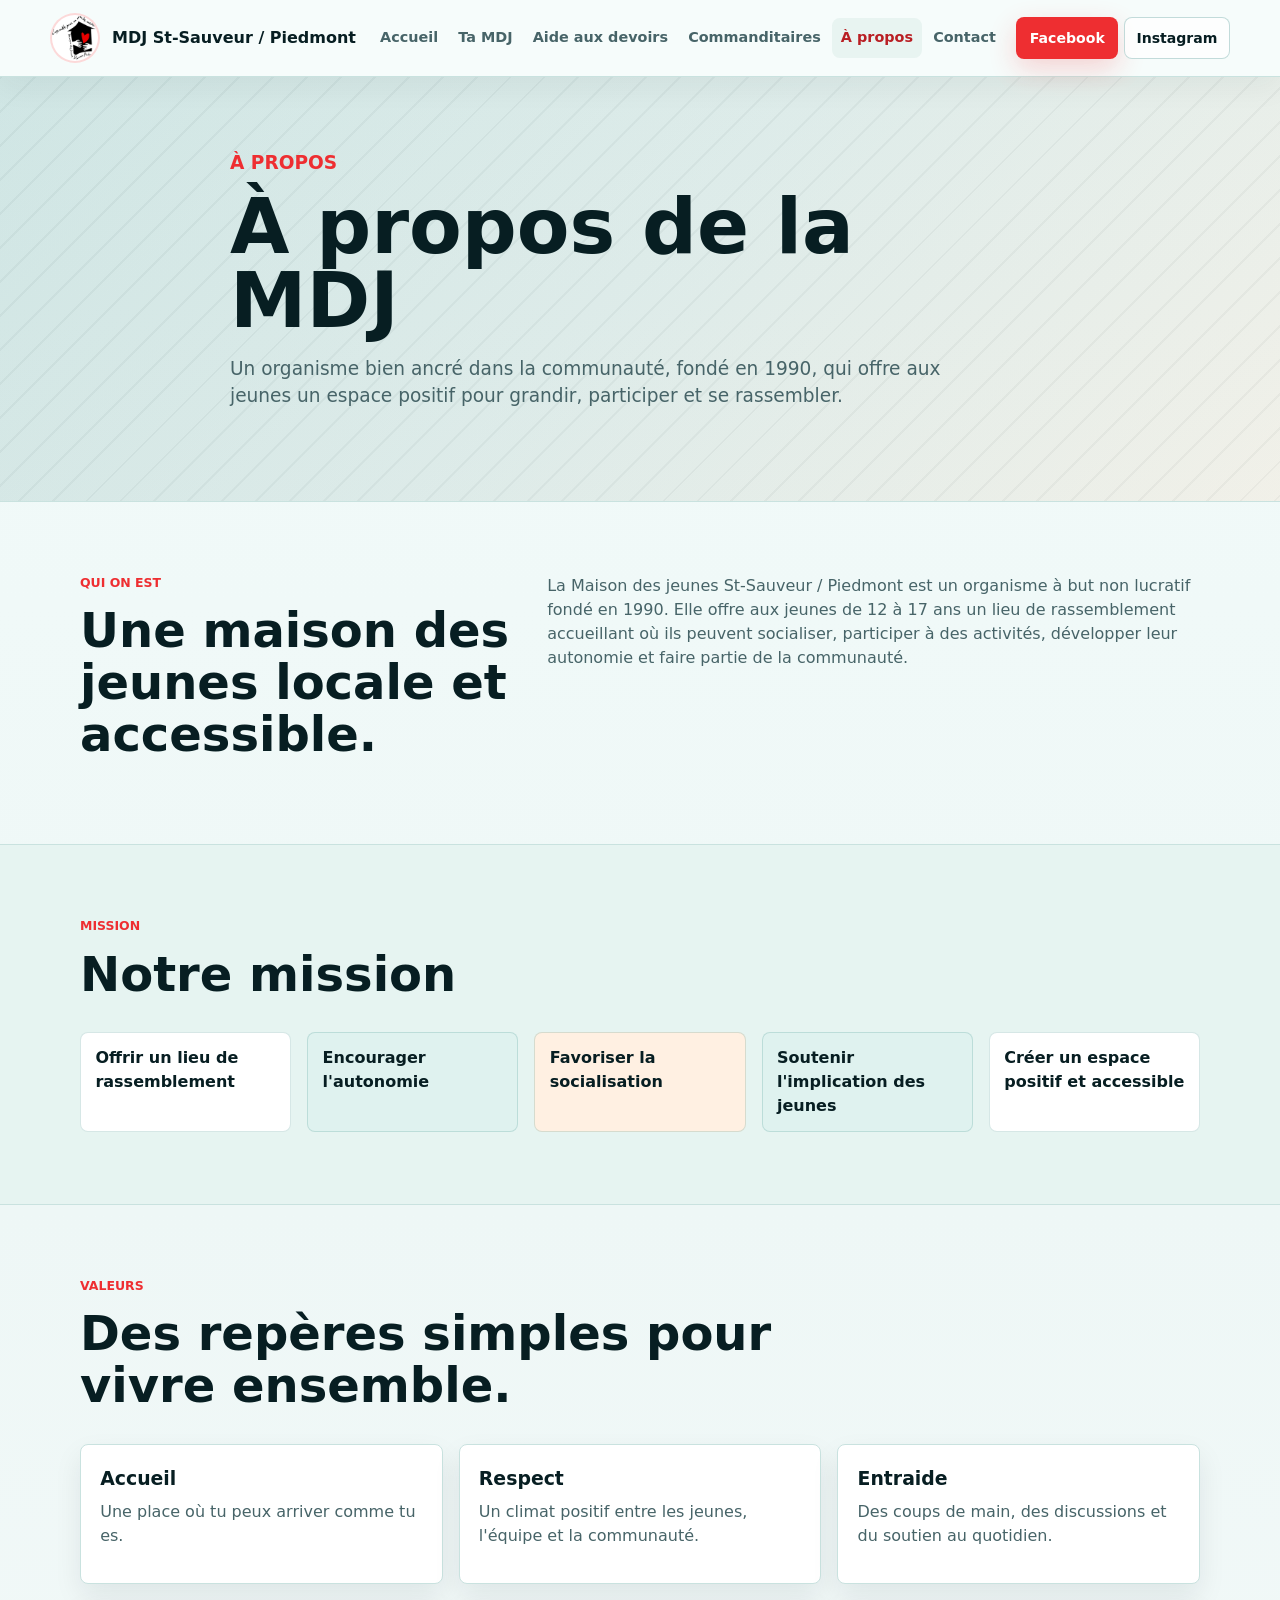
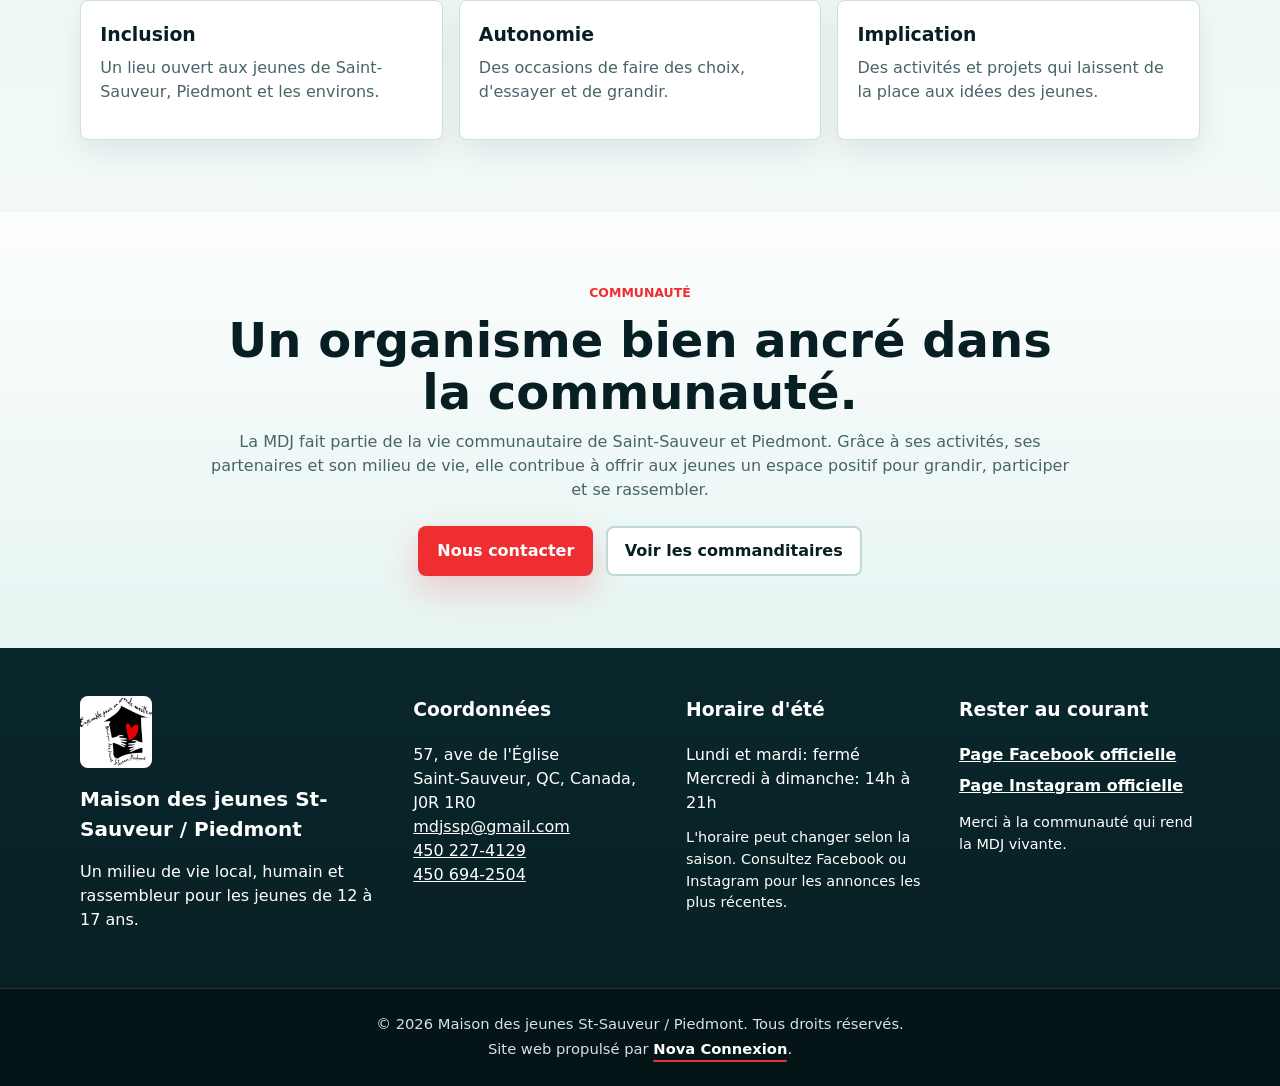
==== a-propos.html @ 93e6d5f5 "Refine header social buttons" ====
<!doctype html>
<html lang="fr-CA">
  <head>
    <meta charset="utf-8">
    <meta name="viewport" content="width=device-width, initial-scale=1">
    <title>À propos | MDJ St-Sauveur / Piedmont</title>
    <meta name="description" content="La Maison des jeunes St-Sauveur / Piedmont est un organisme à but non lucratif fondé en 1990 et ancré dans la communauté.">
    <link rel="icon" href="public/images/logo-mdj.png">
    <link rel="stylesheet" href="styles.css">
  </head>
  <body>
    <a class="skip-link" href="#main">Aller au contenu</a>
    <header class="site-header">
      <nav class="nav-shell" aria-label="Navigation principale">
        <a class="brand" href="index.html" aria-label="MDJ St-Sauveur / Piedmont - accueil">
          <img src="public/images/logo-mdj.png" alt="Logo de la Maison des jeunes St-Sauveur / Piedmont">
          <span>MDJ St-Sauveur / Piedmont</span>
        </a>
        <button class="nav-toggle" type="button" aria-controls="site-menu" aria-expanded="false">
          <span class="sr-only">Ouvrir le menu</span>
          <span aria-hidden="true"></span>
          <span aria-hidden="true"></span>
          <span aria-hidden="true"></span>
        </button>
        <div class="nav-links" id="site-menu">
          <a href="index.html">Accueil</a>
          <a href="ta-mdj.html">Ta MDJ</a>
          <a href="aide-aux-devoirs.html">Aide aux devoirs</a>
          <a href="commanditaires.html">Commanditaires</a>
          <a href="a-propos.html" aria-current="page">À propos</a>
          <a href="contact.html">Contact</a>
        </div>
        <div class="nav-actions">
          <a class="nav-cta" href="https://www.facebook.com/MDJSSP/?locale=fr_FR" target="_blank" rel="noopener noreferrer">Facebook</a>
          <a class="nav-social-link" href="https://www.instagram.com/mdjsaintsauveurpiedmont?igsh=MXV3YW92Z3VvaHJkeQ==" target="_blank" rel="noopener noreferrer" aria-label="Instagram officiel de la MDJ St-Sauveur / Piedmont">Instagram</a>
        </div>
      </nav>
    </header>

    <main id="main">
      <section class="page-hero section">
        <div class="container narrow">
          <p class="eyebrow">À propos</p>
          <h1>À propos de la MDJ</h1>
          <p>Un organisme bien ancré dans la communauté, fondé en 1990, qui offre aux jeunes un espace positif pour grandir, participer et se rassembler.</p>
        </div>
      </section>

      <section class="section" aria-labelledby="who-title">
        <div class="container two-column">
          <div>
            <p class="eyebrow">Qui on est</p>
            <h2 id="who-title">Une maison des jeunes locale et accessible.</h2>
          </div>
          <div>
            <p>La Maison des jeunes St-Sauveur / Piedmont est un organisme à but non lucratif fondé en 1990. Elle offre aux jeunes de 12 à 17 ans un lieu de rassemblement accueillant où ils peuvent socialiser, participer à des activités, développer leur autonomie et faire partie de la communauté.</p>
          </div>
        </div>
      </section>

      <section class="section warm-band" aria-labelledby="mission-title">
        <div class="container">
          <div class="section-heading">
            <p class="eyebrow">Mission</p>
            <h2 id="mission-title">Notre mission</h2>
          </div>
          <div class="mission-grid">
            <span>Offrir un lieu de rassemblement</span>
            <span>Encourager l'autonomie</span>
            <span>Favoriser la socialisation</span>
            <span>Soutenir l'implication des jeunes</span>
            <span>Créer un espace positif et accessible</span>
          </div>
        </div>
      </section>

      <section class="section" aria-labelledby="values-title">
        <div class="container">
          <div class="section-heading">
            <p class="eyebrow">Valeurs</p>
            <h2 id="values-title">Des repères simples pour vivre ensemble.</h2>
          </div>
          <div class="value-grid">
            <article class="value-card"><h3>Accueil</h3><p>Une place où tu peux arriver comme tu es.</p></article>
            <article class="value-card"><h3>Respect</h3><p>Un climat positif entre les jeunes, l'équipe et la communauté.</p></article>
            <article class="value-card"><h3>Entraide</h3><p>Des coups de main, des discussions et du soutien au quotidien.</p></article>
            <article class="value-card"><h3>Inclusion</h3><p>Un lieu ouvert aux jeunes de Saint-Sauveur, Piedmont et les environs.</p></article>
            <article class="value-card"><h3>Autonomie</h3><p>Des occasions de faire des choix, d'essayer et de grandir.</p></article>
            <article class="value-card"><h3>Implication</h3><p>Des activités et projets qui laissent de la place aux idées des jeunes.</p></article>
          </div>
        </div>
      </section>

      <section class="section final-cta" aria-labelledby="community-title">
        <div class="container cta-shell">
          <p class="eyebrow">Communauté</p>
          <h2 id="community-title">Un organisme bien ancré dans la communauté.</h2>
          <p>La MDJ fait partie de la vie communautaire de Saint-Sauveur et Piedmont. Grâce à ses activités, ses partenaires et son milieu de vie, elle contribue à offrir aux jeunes un espace positif pour grandir, participer et se rassembler.</p>
          <div class="cta-actions">
            <a class="btn btn-primary" href="contact.html">Nous contacter</a>
            <a class="btn btn-secondary" href="commanditaires.html">Voir les commanditaires</a>
          </div>
        </div>
      </section>
    </main>

    <footer class="site-footer">
      <div class="container footer-grid">
        <div>
          <img class="footer-logo" src="public/images/logo-mdj.png" alt="Logo de la Maison des jeunes St-Sauveur / Piedmont">
          <h2>Maison des jeunes St-Sauveur / Piedmont</h2>
          <p>Un milieu de vie local, humain et rassembleur pour les jeunes de 12 à 17 ans.</p>
        </div>
        <div>
          <h3>Coordonnées</h3>
          <address>57, ave de l'Église<br>Saint-Sauveur, QC, Canada, J0R 1R0<br><a href="mailto:mdjssp@gmail.com">mdjssp@gmail.com</a><br><a href="tel:+14502274129">450 227-4129</a><br><a href="tel:+14506942504">450 694-2504</a></address>
        </div>
        <div>
          <h3>Horaire d'été</h3>
          <ul class="footer-hours"><li>Lundi et mardi: fermé</li><li>Mercredi à dimanche: 14h à 21h</li></ul>
          <p class="small">L'horaire peut changer selon la saison. Consultez Facebook ou Instagram pour les annonces les plus récentes.</p>
        </div>
        <div>
          <h3>Rester au courant</h3>
          <div class="footer-socials">
            <a class="footer-link" href="https://www.facebook.com/MDJSSP/?locale=fr_FR" target="_blank" rel="noopener noreferrer">Page Facebook officielle</a>
            <a class="footer-link" href="https://www.instagram.com/mdjsaintsauveurpiedmont?igsh=MXV3YW92Z3VvaHJkeQ==" target="_blank" rel="noopener noreferrer">Page Instagram officielle</a>
          </div>
          <p class="small">Merci à la communauté qui rend la MDJ vivante.</p>
        </div>
      </div>
      <div class="footer-signature">
        <p>© 2026 Maison des jeunes St-Sauveur / Piedmont. Tous droits réservés.</p>
        <p>Site web propulsé par <a href="https://novaconnexion.ca/" target="_blank" rel="noopener noreferrer">Nova Connexion</a>.</p>
      </div>
    </footer>

    <script src="script.js"></script>
  </body>
</html>
---- styles.css ----
:root {
  --paper: #f2fbfa;
  --surface: #ffffff;
  --surface-warm: #e6f4f1;
  --ink: #071e22;
  --muted: #476468;
  --line: #c9e2df;
  --red: #ee2e31;
  --red-dark: #b91f24;
  --peach: #f4c095;
  --green: #679289;
  --teal: #1d7874;
  --teal-dark: #071e22;
  --soft-teal: #dff2ef;
  --soft-peach: #fff0e2;
  --shadow: 0 18px 44px rgba(7, 30, 34, 0.12);
  --radius: 8px;
  --container: 1120px;
}

* {
  box-sizing: border-box;
}

html {
  color: var(--ink);
  background:
    linear-gradient(180deg, #f2fbfa 0%, #eef7f6 45%, #f7fbfb 100%);
  font-family: Inter, ui-sans-serif, system-ui, -apple-system, BlinkMacSystemFont, "Segoe UI", sans-serif;
  line-height: 1.5;
  overflow-x: clip;
  scroll-behavior: smooth;
  -webkit-text-size-adjust: 100%;
  text-size-adjust: 100%;
}

[id] {
  scroll-margin-top: 104px;
}

body {
  margin: 0;
  min-width: 0;
  overflow-x: clip;
}

img,
iframe,
svg {
  max-width: 100%;
  display: block;
}

button,
input,
textarea {
  font: inherit;
}

a {
  color: inherit;
}

p,
h1,
h2,
h3 {
  margin-top: 0;
}

h1,
h2,
h3,
p,
.brand span,
.btn {
  overflow-wrap: break-word;
}

p {
  color: var(--muted);
}

.skip-link,
.sr-only {
  position: absolute;
  width: 1px;
  height: 1px;
  padding: 0;
  margin: -1px;
  overflow: hidden;
  clip: rect(0, 0, 0, 0);
  white-space: nowrap;
  border: 0;
}

.skip-link:focus {
  width: auto;
  height: auto;
  clip: auto;
  margin: 0;
  padding: 0.75rem 1rem;
  color: var(--surface);
  background: var(--red-dark);
  z-index: 20;
}

.container {
  width: min(var(--container), calc(100% - 2rem));
  margin-inline: auto;
}

.narrow {
  max-width: 820px;
}

.section {
  padding: 4.5rem 0;
}

.site-header,
.nav-shell,
.container,
.section,
.hero-grid,
.hero-copy,
.hero-visual,
.page-hero .container,
.card-grid,
.feature-grid,
.two-column,
.contact-grid,
.footer-grid,
.nav-actions,
.cta-shell,
.facebook-shell {
  min-width: 0;
}

.site-header {
  position: sticky;
  top: 0;
  z-index: 10;
  background: rgba(246, 252, 251, 0.94);
  border-bottom: 1px solid var(--line);
  box-shadow: 0 10px 30px rgba(7, 30, 34, 0.05);
  backdrop-filter: blur(14px);
}

.nav-shell {
  width: min(1180px, calc(100% - 1rem));
  min-height: 76px;
  margin-inline: auto;
  display: flex;
  align-items: center;
  gap: 0.7rem;
}

.brand {
  display: inline-flex;
  align-items: center;
  gap: 0.75rem;
  color: var(--ink);
  font-weight: 800;
  text-decoration: none;
  min-width: 0;
}

.brand img {
  width: 50px;
  height: 50px;
  object-fit: contain;
  border: 2px solid rgba(238, 46, 49, 0.18);
  border-radius: 50%;
  background: var(--surface);
}

.brand span {
  white-space: nowrap;
}

.nav-links {
  display: flex;
  align-items: center;
  justify-content: center;
  gap: 0.1rem;
  margin-left: auto;
}

.nav-links a {
  flex: 0 0 auto;
  padding: 0.58rem 0.58rem;
  border-radius: var(--radius);
  color: var(--muted);
  font-size: 0.9rem;
  font-weight: 700;
  text-decoration: none;
  white-space: nowrap;
  transition: color 180ms ease, background-color 180ms ease, border-color 180ms ease;
}

.nav-links a:hover,
.nav-links a:focus-visible,
.nav-links a[aria-current="page"] {
  color: var(--red-dark);
  background: #e8f4f1;
  outline: none;
}

.nav-actions {
  display: flex;
  align-items: center;
  gap: 0.35rem;
  flex: 0 0 auto;
}

.nav-cta,
.btn {
  display: inline-flex;
  align-items: center;
  justify-content: center;
  max-width: 100%;
  min-height: 46px;
  padding: 0.85rem 1.05rem;
  border: 2px solid transparent;
  border-radius: var(--radius);
  font-weight: 800;
  line-height: 1.15;
  text-align: center;
  text-decoration: none;
  cursor: pointer;
  transition: transform 180ms ease, box-shadow 180ms ease, border-color 180ms ease, background-color 180ms ease, color 180ms ease;
}

.nav-cta {
  color: var(--surface);
  background: var(--red);
  box-shadow: 0 10px 28px rgba(238, 46, 49, 0.2);
}

.nav-actions .nav-cta,
.nav-social-link {
  min-width: 92px;
  min-height: 42px;
  padding: 0.62rem 0.72rem;
  font-size: 0.88rem;
}

.nav-social-link {
  display: inline-flex;
  align-items: center;
  justify-content: center;
  max-width: 100%;
  border: 1px solid rgba(29, 120, 116, 0.26);
  border-radius: var(--radius);
  color: var(--teal-dark);
  background: rgba(255, 255, 255, 0.78);
  font-weight: 900;
  line-height: 1.15;
  text-decoration: none;
  white-space: nowrap;
  transition: transform 180ms ease, box-shadow 180ms ease, border-color 180ms ease, background-color 180ms ease, color 180ms ease;
}

.btn-primary {
  color: var(--surface);
  background: var(--red);
  box-shadow: 0 14px 34px rgba(238, 46, 49, 0.22);
}

.btn-secondary {
  color: var(--teal-dark);
  background: var(--surface);
  border-color: rgba(29, 120, 116, 0.28);
}

.btn-light {
  color: var(--teal-dark);
  background: var(--surface);
}

.btn:hover,
.btn:focus-visible,
.nav-cta:hover,
.nav-cta:focus-visible,
.nav-social-link:hover,
.nav-social-link:focus-visible {
  transform: translateY(-1px);
  outline: 3px solid rgba(238, 46, 49, 0.22);
  outline-offset: 2px;
}

.nav-social-link:hover,
.nav-social-link:focus-visible {
  border-color: rgba(238, 46, 49, 0.34);
  color: var(--red-dark);
  background: var(--surface);
  box-shadow: 0 10px 24px rgba(7, 30, 34, 0.08);
}

.nav-toggle {
  display: none;
  width: 46px;
  height: 46px;
  margin-left: auto;
  border: 1px solid var(--line);
  border-radius: var(--radius);
  background: var(--surface);
  cursor: pointer;
  transition: background-color 180ms ease, border-color 180ms ease, transform 180ms ease, box-shadow 180ms ease;
}

.nav-toggle span:not(.sr-only) {
  display: block;
  width: 20px;
  height: 2px;
  margin: 4px auto;
  background: var(--ink);
  border-radius: 999px;
  transition: transform 180ms ease, opacity 180ms ease, background-color 180ms ease;
}

.hero {
  position: relative;
  overflow: hidden;
  background:
    linear-gradient(135deg, rgba(29, 120, 116, 0.16), rgba(103, 146, 137, 0.18) 46%, rgba(244, 192, 149, 0.2)),
    linear-gradient(120deg, #f5fcfb 0%, #ffffff 56%, #edf8f6 100%);
  border-bottom: 1px solid var(--line);
}

.hero::before,
.hero::after {
  content: "";
  position: absolute;
  pointer-events: none;
}

.hero::before {
  inset: 12% -16% auto auto;
  width: 56%;
  height: 62%;
  border-radius: 48px;
  background: linear-gradient(135deg, rgba(29, 120, 116, 0.18), rgba(103, 146, 137, 0.08));
  transform: rotate(-8deg);
}

.hero::after {
  inset: auto 0 0 0;
  height: 42%;
  background: repeating-linear-gradient(135deg, rgba(7, 30, 34, 0.045) 0 2px, transparent 2px 22px);
  mask-image: linear-gradient(180deg, transparent, black);
}

.hero-grid {
  position: relative;
  z-index: 1;
  display: grid;
  grid-template-columns: minmax(0, 1.05fr) minmax(300px, 0.75fr);
  gap: 3rem;
  align-items: center;
}

.hero-copy h1 {
  width: 100%;
  max-width: 760px;
  margin-bottom: 1rem;
  font-size: clamp(2.3rem, 5.25vw, 4.05rem);
  line-height: 1.03;
  letter-spacing: 0;
  overflow-wrap: anywhere;
}

.hero-title {
  max-width: 100%;
}

.hero-title-line {
  display: block;
  max-width: 100%;
  white-space: nowrap;
  overflow-wrap: normal;
  word-break: keep-all;
}

.hero-title-location {
  white-space: nowrap;
  overflow-wrap: normal;
  word-break: keep-all;
}

.page-hero h1 {
  width: 100%;
  max-width: 760px;
  margin-bottom: 1rem;
  font-size: clamp(2.35rem, 7vw, 4.8rem);
  line-height: 0.97;
  letter-spacing: 0;
  overflow-wrap: anywhere;
}

.hero-text,
.page-hero p {
  max-width: 720px;
  font-size: 1.16rem;
}

.hero-actions,
.cta-actions {
  display: flex;
  flex-wrap: wrap;
  gap: 0.8rem;
  margin-top: 1.5rem;
}

.eyebrow {
  margin-bottom: 0.8rem;
  color: var(--red);
  font-size: 0.78rem;
  font-weight: 900;
  letter-spacing: 0;
  text-transform: uppercase;
}

.hero-visual {
  display: grid;
  gap: 1rem;
  padding: 1rem;
  border: 1px solid rgba(29, 120, 116, 0.16);
  border-radius: 20px;
  background: rgba(255, 255, 255, 0.42);
  box-shadow: var(--shadow);
  backdrop-filter: blur(8px);
}

.hero-logo-panel {
  padding: 1.25rem;
  border: 1px solid rgba(244, 192, 149, 0.44);
  border-radius: var(--radius);
  background: linear-gradient(160deg, rgba(29, 120, 116, 0.92), rgba(7, 30, 34, 0.96));
  box-shadow: 0 18px 38px rgba(7, 30, 34, 0.16);
}

.hero-logo-panel img {
  width: min(260px, 100%);
  margin-inline: auto;
  padding: 0.75rem;
  border-radius: var(--radius);
  background: var(--surface);
}

.hero-logo-panel p {
  margin: 0.85rem 0 0;
  color: var(--surface);
  font-weight: 900;
  text-align: center;
}

.activity-board {
  display: grid;
  grid-template-columns: repeat(2, minmax(0, 1fr));
  gap: 0.7rem;
}

.activity-board span,
.tag-list span,
.impact-grid span,
.mission-grid span {
  padding: 0.8rem 0.9rem;
  border: 1px solid rgba(29, 120, 116, 0.18);
  border-radius: var(--radius);
  color: var(--ink);
  background: var(--surface);
  font-weight: 800;
}

.activity-board span:nth-child(2n),
.impact-grid span:nth-child(3n),
.mission-grid span:nth-child(2n) {
  background: var(--soft-teal);
}

.activity-board span:nth-child(3n),
.impact-grid span:nth-child(2n),
.mission-grid span:nth-child(3n) {
  background: var(--soft-peach);
}

.section-heading {
  max-width: 760px;
  margin-bottom: 2rem;
}

.section-heading h2,
.two-column h2,
.feature-panel h2,
.facebook-shell h2,
.cta-shell h2,
.notice-panel h2,
.contact-info h2,
.hours-panel h2,
.contact-form h2,
.map-panel h2 {
  margin-bottom: 0.7rem;
  font-size: clamp(1.8rem, 4vw, 3rem);
  line-height: 1.08;
  letter-spacing: 0;
}

.card-grid {
  display: grid;
  grid-template-columns: repeat(3, minmax(0, 1fr));
  gap: 1rem;
}

.card-grid-large {
  grid-template-columns: repeat(3, minmax(0, 1fr));
}

.activities-section {
  background: linear-gradient(180deg, rgba(255, 255, 255, 0.82), rgba(242, 251, 250, 0.96));
}

.activity-card,
.value-card,
.sponsor-card,
.feature-panel,
.notice-panel,
.hours-panel,
.contact-info,
.contact-form,
.map-panel {
  border: 1px solid var(--line);
  border-radius: var(--radius);
  background: var(--surface);
  box-shadow: 0 12px 28px rgba(7, 30, 34, 0.08);
  transition: transform 180ms ease, box-shadow 180ms ease, border-color 180ms ease, background-color 180ms ease;
}

.activity-card,
.value-card,
.sponsor-card {
  padding: 1.2rem;
}

.activity-card {
  position: relative;
  min-height: 220px;
  overflow: hidden;
  display: flex;
  flex-direction: column;
  border-top: 4px solid var(--card-accent, var(--red));
  background:
    linear-gradient(180deg, rgba(255, 255, 255, 0.98), var(--card-bg, rgba(223, 242, 239, 0.42))),
    var(--surface);
}

.activity-card::after {
  content: "";
  position: absolute;
  right: -32px;
  top: -32px;
  width: 78px;
  height: 78px;
  border-radius: 50%;
  background: rgba(238, 46, 49, 0.12);
  background: color-mix(in srgb, var(--card-accent, var(--red)) 10%, transparent);
}

.activity-card:nth-child(1) {
  --card-accent: var(--red);
  --card-bg: rgba(238, 46, 49, 0.09);
}

.activity-card:nth-child(2) {
  --card-accent: var(--peach);
  --card-bg: rgba(244, 192, 149, 0.22);
}

.activity-card:nth-child(3) {
  --card-accent: var(--teal);
  --card-bg: rgba(29, 120, 116, 0.12);
}

.activity-card:nth-child(4) {
  --card-accent: var(--teal-dark);
  --card-bg: rgba(7, 30, 34, 0.08);
}

.activity-card:nth-child(5) {
  --card-accent: var(--green);
  --card-bg: rgba(103, 146, 137, 0.15);
}

.activity-card:nth-child(6) {
  --card-accent: #e7683b;
  --card-bg: rgba(244, 192, 149, 0.18);
}

.activity-card:nth-child(7) {
  --card-accent: var(--red-dark);
  --card-bg: rgba(238, 46, 49, 0.08);
}

.value-card:hover,
.sponsor-card:hover,
.feature-panel:hover,
.notice-panel:hover,
.hours-panel:hover,
.contact-info:hover,
.contact-form:hover,
.map-panel:hover,
.experience-item:hover {
  transform: translateY(-4px);
  border-color: rgba(29, 120, 116, 0.3);
  box-shadow: 0 20px 44px rgba(7, 30, 34, 0.13);
}

.activity-card:hover {
  transform: translateY(-3px);
  border-color: rgba(29, 120, 116, 0.32);
  border-top-color: var(--card-accent, var(--red));
  background:
    linear-gradient(135deg, rgba(255, 255, 255, 0.98), var(--card-bg, rgba(223, 242, 239, 0.66))),
    var(--surface);
  box-shadow: 0 18px 36px rgba(7, 30, 34, 0.12);
}

.value-card:hover,
.sponsor-card:hover,
.notice-panel:hover,
.hours-panel:hover,
.contact-info:hover,
.contact-form:hover,
.map-panel:hover,
.experience-item:hover {
  background: linear-gradient(135deg, var(--surface), rgba(223, 242, 239, 0.72));
}

.feature-panel:hover {
  border-color: rgba(238, 46, 49, 0.28);
}

.card-topline {
  position: relative;
  z-index: 1;
  display: flex;
  align-items: center;
  justify-content: flex-start;
  gap: 1rem;
  margin-bottom: 1rem;
}

.activity-card h3,
.value-card h3,
.sponsor-card h3,
.experience-item h3 {
  margin-bottom: 0.45rem;
  font-size: 1.18rem;
}

.activity-card p {
  position: relative;
  z-index: 1;
  margin-bottom: 0;
}

.activity-symbol {
  display: inline-flex;
  align-items: center;
  justify-content: center;
  width: 46px;
  height: 46px;
  border: 2px solid var(--line);
  border: 2px solid color-mix(in srgb, var(--card-accent, var(--red)) 34%, white);
  border-radius: 14px;
  color: var(--surface);
  background: var(--card-accent, var(--red));
  font-size: 0.88rem;
  font-weight: 900;
  line-height: 1;
}

.card-icon {
  display: inline-flex;
  padding: 0.28rem 0.5rem;
  border-radius: 999px;
  color: var(--red-dark);
  color: color-mix(in srgb, var(--card-accent, var(--red)) 70%, var(--ink));
  background: rgba(238, 46, 49, 0.1);
  background: color-mix(in srgb, var(--card-accent, var(--red)) 14%, white);
  font-size: 0.77rem;
  font-weight: 900;
}

.mini-list {
  position: relative;
  z-index: 1;
  display: flex;
  flex-wrap: wrap;
  gap: 0.45rem;
  padding: 0;
  margin: auto 0 0;
  list-style: none;
}

.mini-list li {
  padding: 0.35rem 0.55rem;
  border: 1px solid var(--line);
  border: 1px solid color-mix(in srgb, var(--card-accent, var(--red)) 18%, var(--line));
  border-radius: 999px;
  color: var(--ink);
  background: rgba(255, 255, 255, 0.82);
  font-size: 0.82rem;
  font-weight: 800;
}

.warm-band {
  background: var(--surface-warm);
  border-block: 1px solid var(--line);
}

.section-actions {
  display: flex;
  justify-content: center;
  margin-top: 2rem;
}

.living-section {
  background:
    linear-gradient(135deg, rgba(7, 30, 34, 0.96), rgba(29, 120, 116, 0.92)),
    repeating-linear-gradient(135deg, rgba(255, 255, 255, 0.08) 0 2px, transparent 2px 24px);
  border-block: 0;
}

.living-panel {
  display: grid;
  grid-template-columns: 0.85fr 1.15fr;
  gap: 2rem;
  align-items: center;
  padding: 2rem;
  border: 1px solid rgba(255, 255, 255, 0.16);
  border-radius: var(--radius);
  background:
    linear-gradient(135deg, rgba(255, 255, 255, 0.08), rgba(255, 255, 255, 0.03));
  box-shadow: 0 22px 54px rgba(7, 30, 34, 0.22);
}

.living-panel .eyebrow,
.living-panel h2,
.living-panel p {
  color: var(--surface);
}

.living-panel p {
  color: #d6e3e1;
}

.living-badge {
  display: inline-flex;
  width: fit-content;
  margin-bottom: 1rem;
  padding: 0.42rem 0.68rem;
  border-radius: 999px;
  color: var(--teal-dark);
  background: var(--peach);
  font-size: 0.8rem;
  font-weight: 900;
}

.two-column {
  display: grid;
  grid-template-columns: 0.8fr 1.2fr;
  gap: 2rem;
}

.feature-grid {
  display: grid;
  grid-template-columns: repeat(2, minmax(0, 1fr));
  gap: 1rem;
}

.feature-panel {
  padding: 1.5rem;
  min-height: 310px;
}

.homework-panel {
  background:
    linear-gradient(135deg, rgba(255, 255, 255, 0.94), rgba(223, 242, 239, 0.9)),
    repeating-linear-gradient(90deg, rgba(29, 120, 116, 0.1) 0 1px, transparent 1px 16px);
}

.sponsor-panel {
  background:
    linear-gradient(135deg, rgba(255, 255, 255, 0.96), rgba(244, 192, 149, 0.22)),
    repeating-linear-gradient(135deg, rgba(238, 46, 49, 0.08) 0 2px, transparent 2px 18px);
}

.facebook-band {
  color: var(--surface);
  background: linear-gradient(135deg, var(--teal-dark), #12363a 62%, #193f42);
}

.facebook-band p,
.facebook-band .eyebrow,
.facebook-band h2 {
  color: var(--surface);
}

.facebook-shell {
  display: flex;
  align-items: center;
  justify-content: space-between;
  gap: 2rem;
}

.facebook-shell p {
  max-width: 660px;
}

.social-actions {
  display: flex;
  flex-wrap: wrap;
  gap: 0.7rem;
  justify-content: flex-end;
}

.btn-social-alt {
  border-color: rgba(244, 192, 149, 0.5);
  background: rgba(255, 255, 255, 0.88);
}

.final-cta {
  text-align: center;
  background: linear-gradient(180deg, rgba(255, 255, 255, 0.84), rgba(223, 242, 239, 0.68));
}

.cta-shell {
  max-width: 860px;
}

.cta-actions {
  justify-content: center;
}

.page-hero {
  background:
    linear-gradient(135deg, rgba(29, 120, 116, 0.16), rgba(103, 146, 137, 0.14), rgba(244, 192, 149, 0.16)),
    repeating-linear-gradient(135deg, rgba(7, 30, 34, 0.045) 0 2px, transparent 2px 24px);
  border-bottom: 1px solid var(--line);
}

.experience-list {
  display: grid;
  gap: 1rem;
}

.experience-item {
  display: grid;
  grid-template-columns: 160px 1fr;
  gap: 1.2rem;
  align-items: start;
  padding: 1.2rem;
  border: 1px solid var(--line);
  border-radius: var(--radius);
  background: linear-gradient(135deg, var(--surface), rgba(223, 242, 239, 0.38));
  box-shadow: 0 12px 28px rgba(7, 30, 34, 0.06);
}

.experience-marker {
  padding: 0.75rem;
  border-radius: var(--radius);
  color: var(--surface);
  background: linear-gradient(135deg, var(--teal), var(--teal-dark));
  font-weight: 900;
  text-align: center;
}

.detail-chips {
  display: flex;
  flex-wrap: wrap;
  gap: 0.45rem;
  margin-top: 0.9rem;
}

.detail-chips span {
  padding: 0.42rem 0.62rem;
  border: 1px solid var(--line);
  border-radius: 999px;
  color: var(--ink);
  background: var(--surface);
  font-size: 0.84rem;
  font-weight: 800;
}

.detail-chips span:nth-child(3n + 1) {
  background: rgba(238, 46, 49, 0.1);
}

.detail-chips span:nth-child(3n + 2) {
  background: var(--soft-teal);
}

.detail-chips span:nth-child(3n) {
  background: var(--soft-peach);
}

.tag-list {
  display: flex;
  flex-wrap: wrap;
  gap: 0.6rem;
  margin-top: 1.2rem;
}

.notice-panel {
  padding: 1.5rem;
}

.impact-grid,
.mission-grid,
.value-grid,
.sponsor-grid {
  display: grid;
  grid-template-columns: repeat(3, minmax(0, 1fr));
  gap: 1rem;
}

.mission-grid {
  grid-template-columns: repeat(5, minmax(0, 1fr));
}

.sponsor-card span {
  display: inline-flex;
  margin-bottom: 1rem;
  padding: 0.25rem 0.55rem;
  border-radius: 999px;
  color: var(--teal-dark);
  background: var(--soft-teal);
  font-size: 0.76rem;
  font-weight: 900;
  text-transform: uppercase;
}

.muted-card {
  border-style: dashed;
  background: rgba(255, 255, 255, 0.74);
}

.contact-grid {
  display: grid;
  grid-template-columns: minmax(0, 0.95fr) minmax(0, 1.05fr);
  gap: 1rem;
}

.contact-info,
.hours-panel,
.contact-form,
.map-panel {
  padding: 1.5rem;
}

address {
  color: var(--muted);
  font-style: normal;
}

address strong,
.contact-info strong {
  display: block;
  color: var(--ink);
  margin-bottom: 0.25rem;
}

.hours-list {
  list-style: none;
  padding: 0;
  margin: 1rem 0;
  border: 1px solid var(--line);
  border-radius: var(--radius);
  overflow: hidden;
}

.hours-list li {
  display: flex;
  justify-content: space-between;
  gap: 1rem;
  padding: 0.78rem 0.9rem;
  background: var(--surface);
}

.hours-list li + li {
  border-top: 1px solid var(--line);
}

.contact-form label {
  display: block;
  margin-top: 0.9rem;
  margin-bottom: 0.35rem;
  color: var(--ink);
  font-weight: 800;
}

.contact-form input,
.contact-form textarea {
  width: 100%;
  padding: 0.85rem;
  border: 1px solid #bddbd7;
  border-radius: var(--radius);
  font: inherit;
  color: var(--ink);
  background: var(--surface);
}

.contact-form input:focus,
.contact-form textarea:focus {
  border-color: var(--red);
  outline: 3px solid rgba(238, 46, 49, 0.18);
}

.contact-form button {
  width: 100%;
  margin-top: 1rem;
}

.form-status {
  margin: 1rem 0 0;
  padding: 0.85rem;
  border-radius: var(--radius);
  color: var(--green);
  background: var(--soft-teal);
  font-weight: 700;
}

.map-panel iframe {
  width: 100%;
  min-height: 420px;
  border: 1px solid var(--line);
  border-radius: var(--radius);
}

.site-footer {
  padding: 3rem 0 0;
  color: var(--surface);
  background: linear-gradient(180deg, #09272b 0%, var(--teal-dark) 100%);
}

.footer-grid {
  display: grid;
  grid-template-columns: 1.25fr 1fr 1fr 1fr;
  gap: 2rem;
}

.footer-logo {
  width: 72px;
  height: 72px;
  object-fit: contain;
  margin-bottom: 1rem;
  background: var(--surface);
  border-radius: var(--radius);
}

.site-footer h2,
.site-footer h3,
.site-footer p,
.site-footer a,
.site-footer address {
  color: var(--surface);
}

.site-footer h2 {
  font-size: 1.25rem;
}

.site-footer h3 {
  margin-top: 0;
}

.small {
  font-size: 0.9rem;
}

.footer-hours {
  padding: 0;
  margin: 0 0 0.8rem;
  list-style: none;
}

.footer-link {
  font-weight: 800;
}

.footer-socials {
  display: grid;
  gap: 0.45rem;
  justify-items: start;
}

.footer-socials + .small {
  margin-top: 0.9rem;
}

.footer-signature {
  margin-top: 2.5rem;
  padding: 1.25rem 1rem 1.4rem;
  border-top: 1px solid rgba(255, 255, 255, 0.12);
  color: #d6e3e1;
  background: #041417;
  text-align: center;
}

.footer-signature p {
  margin: 0.2rem 0;
  color: #d6e3e1;
  font-size: 0.92rem;
}

.footer-signature a {
  display: inline-block;
  position: relative;
  padding-bottom: 0.12em;
  color: #ffffff;
  font-weight: 800;
  line-height: 1.25;
  text-decoration: none;
  transition: color 180ms ease;
}

.footer-signature a::after {
  content: "";
  position: absolute;
  left: 0;
  right: 0;
  bottom: -0.12em;
  height: 2px;
  border-radius: 999px;
  background: var(--red);
  transform: translateY(0);
  transition: background-color 180ms ease, transform 180ms ease;
}

.footer-signature a:hover,
.footer-signature a:focus-visible {
  color: #ffffff;
  outline: 3px solid rgba(238, 46, 49, 0.28);
  outline-offset: 5px;
}

.footer-signature a:hover::after,
.footer-signature a:focus-visible::after {
  background: var(--peach);
  transform: translateY(2px);
}

@media (max-width: 1120px) {
  [id] {
    scroll-margin-top: 118px;
  }

  .nav-shell {
    position: relative;
    flex-wrap: wrap;
    gap: 0.65rem;
    min-height: 66px;
    padding: 0.7rem 0 0.85rem;
  }

  .nav-toggle {
    display: inline-block;
    flex: 0 0 auto;
  }

  .nav-shell.is-open .nav-toggle {
    border-color: var(--teal-dark);
    background: var(--teal-dark);
    box-shadow: 0 12px 28px rgba(7, 30, 34, 0.16);
  }

  .nav-shell.is-open .nav-toggle span:not(.sr-only) {
    background: var(--surface);
  }

  .nav-shell.is-open .nav-toggle span:nth-of-type(2) {
    transform: translateY(6px) rotate(45deg);
  }

  .nav-shell.is-open .nav-toggle span:nth-of-type(3) {
    opacity: 0;
  }

  .nav-shell.is-open .nav-toggle span:nth-of-type(4) {
    transform: translateY(-6px) rotate(-45deg);
  }

  .nav-links,
  .nav-actions {
    display: none;
  }

  .nav-shell.is-open .nav-links {
    display: grid;
    flex: 0 0 100%;
    width: 100%;
    gap: 0.3rem;
    order: 3;
    grid-template-columns: minmax(0, 1fr);
    justify-content: stretch;
    justify-items: stretch;
    align-items: stretch;
    margin-left: 0;
    margin-top: 0.4rem;
    overflow: hidden;
    padding: 0.65rem;
    border: 1px solid rgba(29, 120, 116, 0.22);
    border-radius: 14px;
    background:
      linear-gradient(180deg, rgba(255, 255, 255, 0.98), rgba(223, 242, 239, 0.86));
    box-shadow: 0 18px 38px rgba(7, 30, 34, 0.12);
    animation: mobileMenuIn 180ms ease both;
  }

  .nav-shell.is-open .nav-actions {
    display: grid;
    grid-template-columns: minmax(0, 1fr);
    flex: 0 0 100%;
    width: 100%;
    gap: 0.45rem;
    order: 4;
    margin-left: 0;
    margin-top: 0.15rem;
    animation: mobileMenuIn 200ms ease both;
  }

  .nav-shell.is-open .nav-cta,
  .nav-shell.is-open .nav-social-link {
    width: 100%;
    min-height: 44px;
  }

  .nav-links a {
    width: 100%;
    min-height: 44px;
  }

  .nav-shell.is-open .nav-links a {
    display: flex;
    align-items: center;
    justify-content: flex-start;
    box-sizing: border-box;
    justify-self: stretch;
    width: 100%;
    inline-size: 100%;
    max-inline-size: none;
    min-height: 42px;
    padding: 0.68rem 0.8rem;
    border: 1px solid transparent;
    border-radius: 10px;
    background: rgba(255, 255, 255, 0.68);
    font-weight: 800;
  }

  .nav-shell.is-open .nav-links a:hover,
  .nav-shell.is-open .nav-links a:focus-visible,
  .nav-shell.is-open .nav-links a[aria-current="page"] {
    border-color: rgba(29, 120, 116, 0.2);
    background: var(--surface);
  }

  .hero-grid,
  .two-column,
  .living-panel,
  .feature-grid,
  .contact-grid,
  .footer-grid {
    grid-template-columns: 1fr;
  }

  .card-grid-large,
  .card-grid,
  .impact-grid,
  .mission-grid,
  .value-grid,
  .sponsor-grid {
    grid-template-columns: repeat(2, minmax(0, 1fr));
  }
}

@keyframes mobileMenuIn {
  from {
    opacity: 0;
    transform: translateY(-6px);
  }

  to {
    opacity: 1;
    transform: translateY(0);
  }
}

@media (max-width: 720px) {
  [id] {
    scroll-margin-top: 112px;
  }

  .section {
    padding: 2.55rem 0;
  }

  .container {
    width: min(var(--container), calc(100% - 1.25rem));
  }

  .hero.section {
    padding: 2.15rem 0 2.55rem;
  }

  .page-hero.section {
    padding: 2.25rem 0 2.45rem;
  }

  .brand span {
    white-space: normal;
    font-size: 0.95rem;
    line-height: 1.15;
  }

  .hero-copy h1 {
    margin-bottom: 0.75rem;
    font-size: clamp(1.72rem, 7.45vw, 2.55rem);
    line-height: 1.07;
  }

  .page-hero h1 {
    font-size: clamp(2rem, 9vw, 3rem);
    line-height: 1.04;
  }

  .hero-text,
  .page-hero p {
    font-size: 1rem;
    line-height: 1.55;
  }

  .hero-grid {
    gap: 1.25rem;
  }

  .hero-actions,
  .cta-actions {
    align-items: stretch;
    flex-direction: column;
    gap: 0.65rem;
    margin-top: 1rem;
  }

  .nav-cta,
  .nav-social-link,
  .btn {
    min-height: 44px;
    padding: 0.72rem 0.9rem;
  }

  .hero-actions .btn,
  .cta-actions .btn,
  .section-actions .btn,
  .facebook-shell .btn,
  .social-actions .btn {
    width: 100%;
  }

  .hero-visual {
    gap: 0.65rem;
    padding: 0.65rem;
    border-radius: 14px;
    box-shadow: 0 14px 30px rgba(7, 30, 34, 0.1);
  }

  .hero-logo-panel {
    padding: 0.85rem;
  }

  .hero-logo-panel img {
    width: min(170px, 100%);
    padding: 0.5rem;
  }

  .hero-logo-panel p {
    margin-top: 0.55rem;
    font-size: 0.88rem;
  }

  .activity-board {
    gap: 0.45rem;
  }

  .activity-board span,
  .tag-list span,
  .impact-grid span,
  .mission-grid span {
    padding: 0.58rem 0.62rem;
    font-size: 0.84rem;
    line-height: 1.2;
  }

  .section-heading {
    margin-bottom: 1.15rem;
  }

  .section-heading h2,
  .two-column h2,
  .feature-panel h2,
  .facebook-shell h2,
  .cta-shell h2,
  .notice-panel h2,
  .contact-info h2,
  .hours-panel h2,
  .contact-form h2,
  .map-panel h2 {
    font-size: clamp(1.45rem, 7vw, 2rem);
    line-height: 1.12;
  }

  .card-grid,
  .card-grid-large,
  .experience-list,
  .feature-grid,
  .contact-grid {
    gap: 0.75rem;
  }

  .activity-card,
  .value-card,
  .sponsor-card,
  .feature-panel,
  .notice-panel,
  .hours-panel,
  .contact-info,
  .contact-form,
  .map-panel {
    padding: 1rem;
    box-shadow: 0 8px 20px rgba(7, 30, 34, 0.07);
  }

  .activity-card {
    min-height: 0;
  }

  .activity-card::after {
    right: -24px;
    top: -24px;
    width: 58px;
    height: 58px;
  }

  .card-topline {
    margin-bottom: 0.65rem;
  }

  .activity-symbol {
    width: 40px;
    height: 40px;
    border-radius: 12px;
    font-size: 0.78rem;
  }

  .activity-card h3,
  .value-card h3,
  .sponsor-card h3,
  .experience-item h3 {
    margin-bottom: 0.35rem;
    font-size: 1.05rem;
  }

  .activity-card p,
  .value-card p,
  .sponsor-card p,
  .experience-item p {
    font-size: 0.94rem;
    line-height: 1.45;
  }

  .card-grid-large,
  .card-grid,
  .impact-grid,
  .mission-grid,
  .value-grid,
  .sponsor-grid,
  .experience-item,
  .facebook-shell {
    grid-template-columns: 1fr;
  }

  .facebook-shell {
    display: grid;
    gap: 1rem;
  }

  .social-actions {
    flex-direction: column;
    justify-content: stretch;
    gap: 0.65rem;
  }

  .experience-marker {
    padding: 0.62rem;
    font-size: 0.9rem;
    text-align: left;
  }

  .living-panel {
    gap: 1rem;
    padding: 1.1rem;
  }

  .living-badge {
    margin-bottom: 0.7rem;
  }

  .feature-panel {
    min-height: 0;
  }

  .section-actions {
    margin-top: 1.25rem;
  }

  .detail-chips,
  .tag-list {
    gap: 0.4rem;
  }

  .detail-chips span,
  .mini-list li {
    padding: 0.34rem 0.5rem;
    font-size: 0.8rem;
    line-height: 1.2;
  }

  .hours-list li {
    align-items: start;
    flex-direction: column;
    gap: 0.25rem;
  }

  .map-panel iframe {
    min-height: 300px;
  }

  .site-footer {
    padding-top: 2rem;
  }

  .footer-grid {
    gap: 1.15rem;
  }

  .footer-socials {
    gap: 0.35rem;
  }

  .footer-grid > div {
    padding-bottom: 1rem;
    border-bottom: 1px solid rgba(255, 255, 255, 0.1);
  }

  .footer-grid > div:last-child {
    padding-bottom: 0;
    border-bottom: 0;
  }

  .footer-logo {
    width: 58px;
    height: 58px;
    margin-bottom: 0.7rem;
  }

  .footer-signature {
    margin-top: 1.4rem;
    padding: 1rem 0.8rem 1.1rem;
  }

  .footer-signature p {
    font-size: 0.84rem;
    line-height: 1.45;
  }
}

@media (max-width: 420px) {
  [id] {
    scroll-margin-top: 100px;
  }

  .section {
    padding: 2.2rem 0;
  }

  .hero.section {
    padding: 1.85rem 0 2.2rem;
  }

  .page-hero.section {
    padding: 2rem 0 2.15rem;
  }

  .nav-shell {
    width: min(100% - 0.75rem, 1180px);
    min-height: 58px;
    gap: 0.5rem;
    padding: 0.55rem 0 0.65rem;
  }

  .nav-toggle {
    width: 42px;
    height: 42px;
  }

  .nav-shell.is-open .nav-links {
    gap: 0.25rem;
    margin-top: 0.25rem;
    padding: 0.5rem;
  }

  .nav-shell.is-open .nav-links a {
    min-height: 40px;
    padding: 0.6rem 0.7rem;
  }

  .brand {
    gap: 0.55rem;
    max-width: calc(100% - 50px);
  }

  .brand img {
    width: 40px;
    height: 40px;
  }

  .brand span {
    font-size: 0.84rem;
  }

  .hero-copy h1 {
    font-size: clamp(1.48rem, 7.45vw, 1.96rem);
    line-height: 1.08;
  }

  .page-hero h1 {
    font-size: clamp(1.8rem, 9vw, 2.25rem);
    line-height: 1.06;
  }

  .hero-text,
  .page-hero p {
    font-size: 1rem;
  }

  .hero-logo-panel img {
    width: min(148px, 100%);
  }

  .activity-board {
    grid-template-columns: repeat(2, minmax(0, 1fr));
  }

  .activity-board span {
    padding: 0.5rem 0.48rem;
    font-size: 0.76rem;
  }

  .activity-card,
  .value-card,
  .sponsor-card,
  .feature-panel,
  .notice-panel,
  .hours-panel,
  .contact-info,
  .contact-form,
  .map-panel {
    padding: 0.9rem;
  }

  .map-panel iframe {
    min-height: 260px;
  }
}

@media (hover: none) {
  .activity-card:hover,
  .value-card:hover,
  .sponsor-card:hover,
  .feature-panel:hover,
  .notice-panel:hover,
  .hours-panel:hover,
  .contact-info:hover,
  .contact-form:hover,
  .map-panel:hover,
  .experience-item:hover {
    transform: none;
  }
}

@media (prefers-reduced-motion: reduce) {
  *,
  *::before,
  *::after {
    animation: none !important;
    scroll-behavior: auto !important;
    transition: none !important;
  }
}
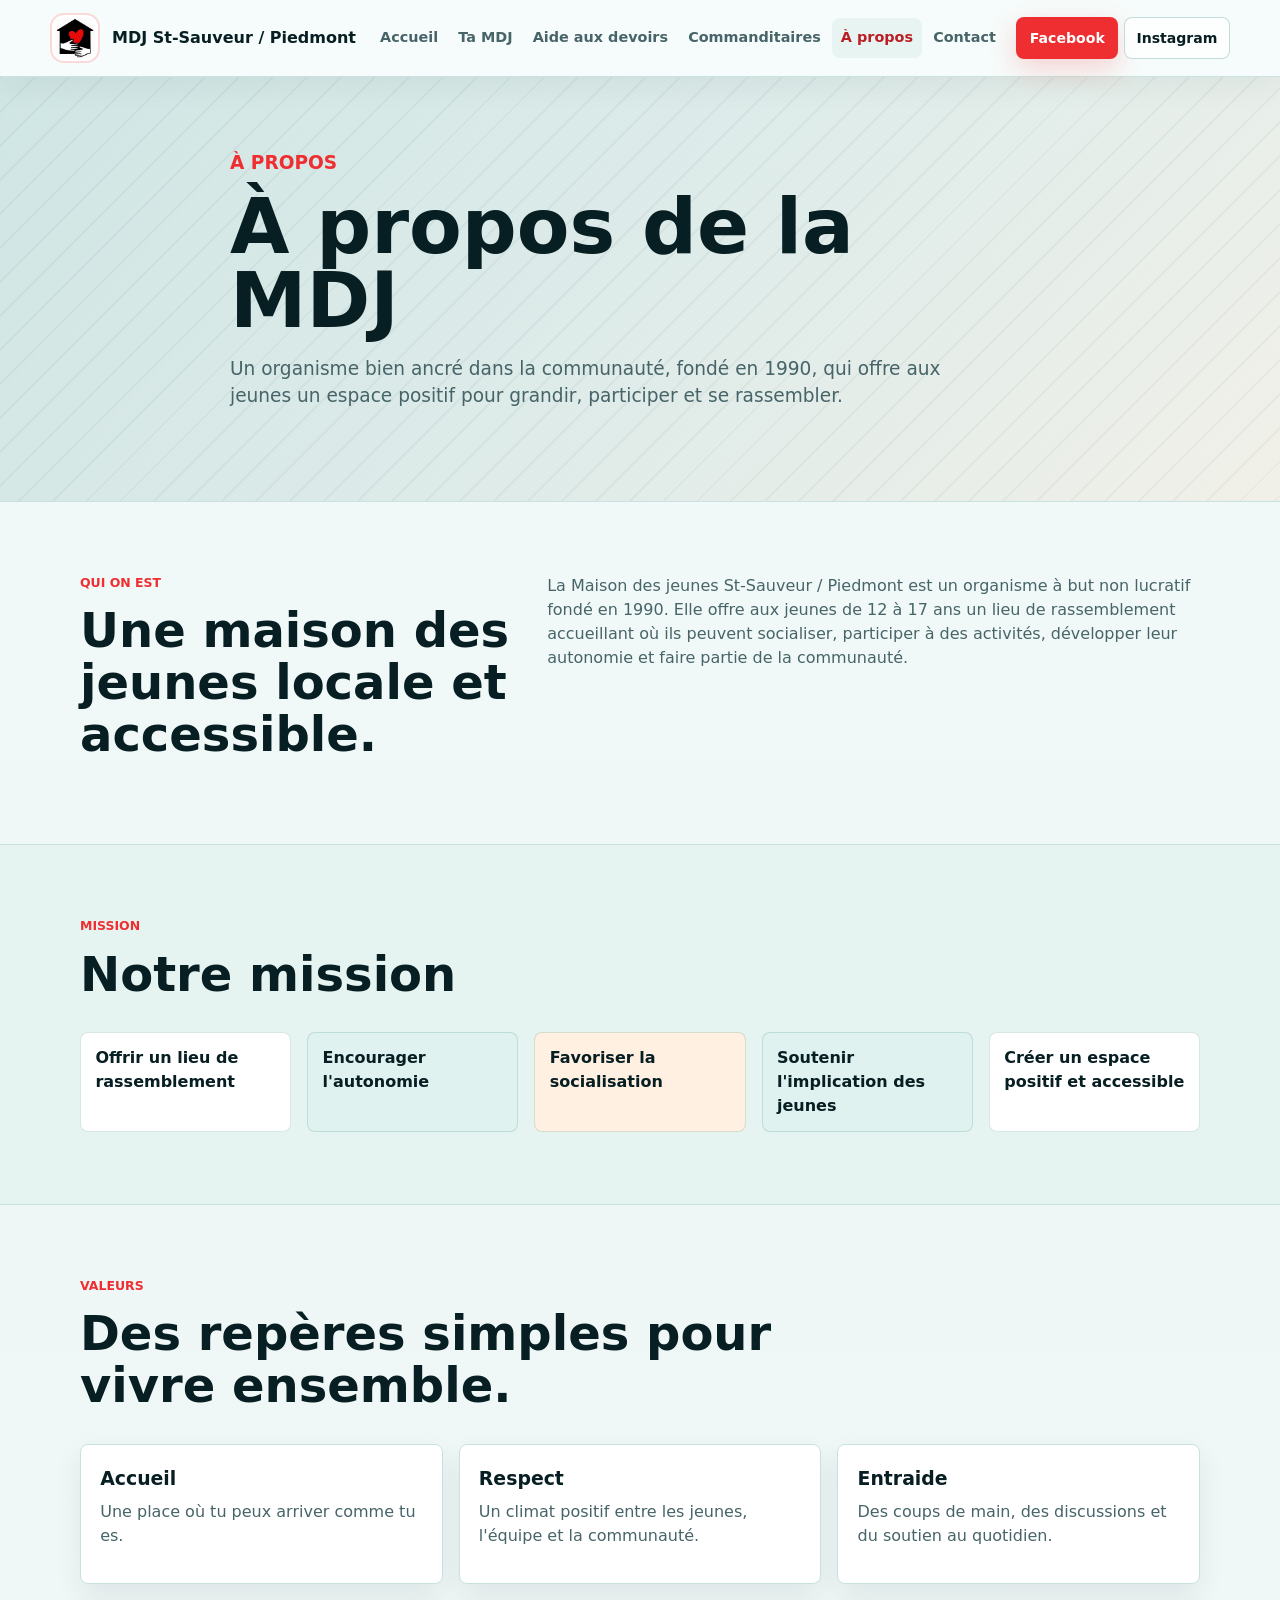
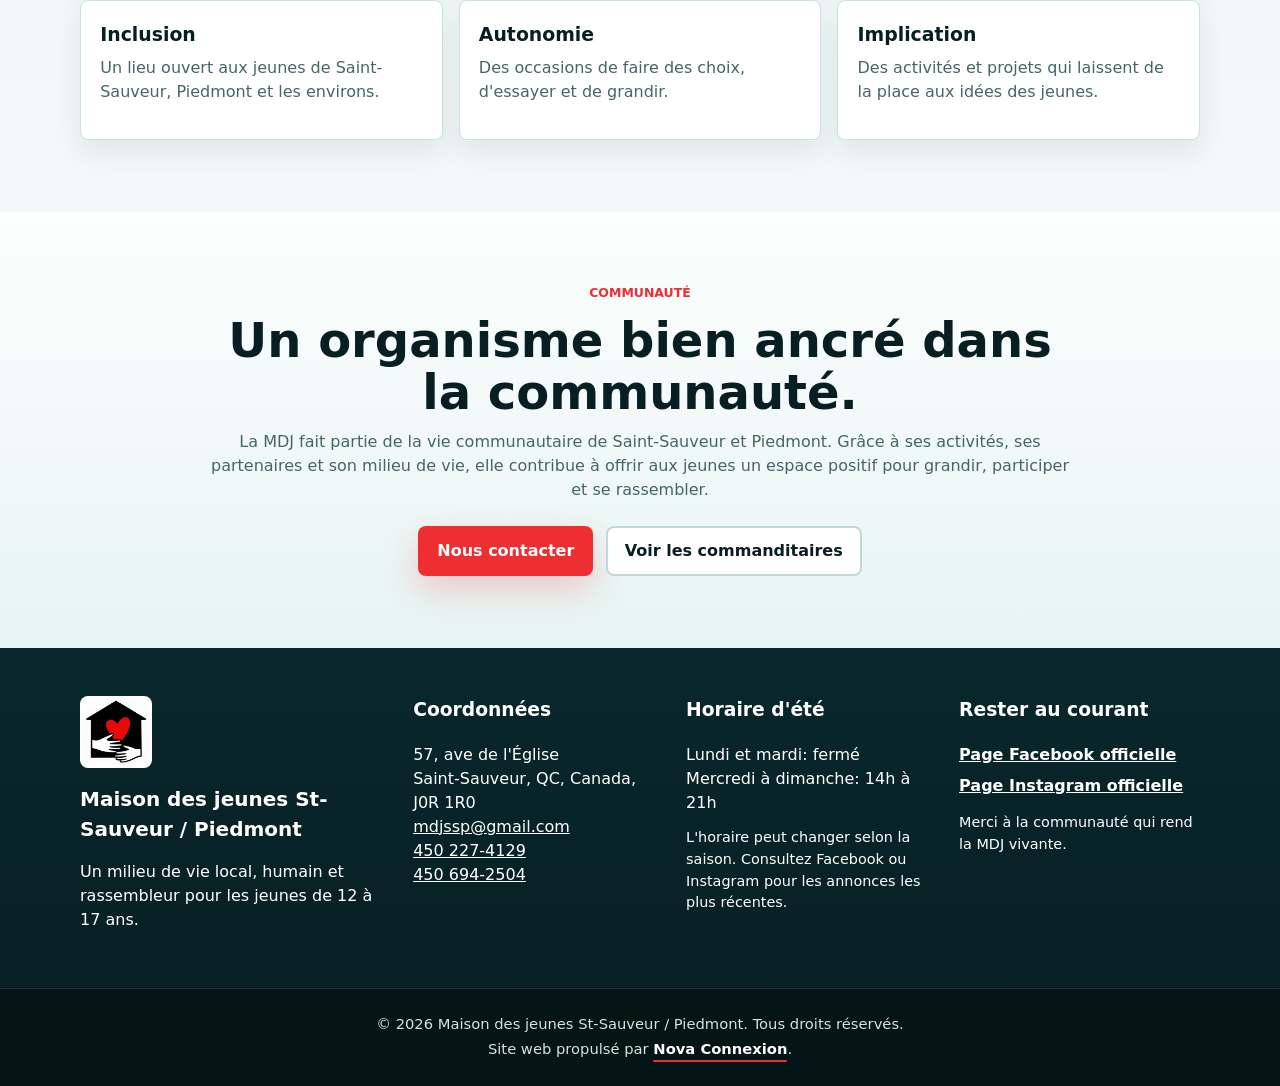
==== commit d148462b: "Use updated MDJ logo assets" ====
--- a/a-propos.html
+++ b/a-propos.html
@@ -5,7 +5,7 @@
     <meta name="viewport" content="width=device-width, initial-scale=1">
     <title>À propos | MDJ St-Sauveur / Piedmont</title>
     <meta name="description" content="La Maison des jeunes St-Sauveur / Piedmont est un organisme à but non lucratif fondé en 1990 et ancré dans la communauté.">
-    <link rel="icon" href="public/images/logo-mdj.png">
+    <link rel="icon" href="public/images/logo-mdj-simple.jpg">
     <link rel="stylesheet" href="styles.css">
   </head>
   <body>
@@ -13,7 +13,7 @@
     <header class="site-header">
       <nav class="nav-shell" aria-label="Navigation principale">
         <a class="brand" href="index.html" aria-label="MDJ St-Sauveur / Piedmont - accueil">
-          <img src="public/images/logo-mdj.png" alt="Logo de la Maison des jeunes St-Sauveur / Piedmont">
+          <img src="public/images/logo-mdj-simple.jpg" alt="Logo de la MDJ St-Sauveur / Piedmont">
           <span>MDJ St-Sauveur / Piedmont</span>
         </a>
         <button class="nav-toggle" type="button" aria-controls="site-menu" aria-expanded="false">
@@ -107,7 +107,7 @@
     <footer class="site-footer">
       <div class="container footer-grid">
         <div>
-          <img class="footer-logo" src="public/images/logo-mdj.png" alt="Logo de la Maison des jeunes St-Sauveur / Piedmont">
+          <img class="footer-logo" src="public/images/logo-mdj-simple.jpg" alt="Logo de la MDJ St-Sauveur / Piedmont">
           <h2>Maison des jeunes St-Sauveur / Piedmont</h2>
           <p>Un milieu de vie local, humain et rassembleur pour les jeunes de 12 à 17 ans.</p>
         </div>
--- a/styles.css
+++ b/styles.css
@@ -169,9 +169,11 @@
 .brand img {
   width: 50px;
   height: 50px;
+  max-width: 100%;
+  padding: 0.16rem;
   object-fit: contain;
   border: 2px solid rgba(238, 46, 49, 0.18);
-  border-radius: 50%;
+  border-radius: 14px;
   background: var(--surface);
 }
 
@@ -442,9 +444,13 @@
 }
 
 .hero-logo-panel img {
-  width: min(260px, 100%);
+  display: block;
+  width: min(300px, 100%);
+  max-width: 100%;
+  height: auto;
   margin-inline: auto;
   padding: 0.75rem;
+  object-fit: contain;
   border-radius: var(--radius);
   background: var(--surface);
 }
@@ -518,10 +524,176 @@
 }
 
 .activities-section {
-  background: linear-gradient(180deg, rgba(255, 255, 255, 0.82), rgba(242, 251, 250, 0.96));
-}
-
-.activity-card,
+  position: relative;
+  overflow: hidden;
+  background:
+    linear-gradient(180deg, rgba(255, 255, 255, 0.88), rgba(223, 242, 239, 0.74)),
+    repeating-linear-gradient(90deg, rgba(29, 120, 116, 0.06) 0 1px, transparent 1px 26px);
+}
+
+.zone-layout {
+  display: grid;
+  grid-template-columns: minmax(280px, 0.78fr) minmax(0, 1.32fr);
+  gap: 1rem;
+  align-items: stretch;
+}
+
+.zone-intro {
+  display: flex;
+  min-width: 0;
+  flex-direction: column;
+  justify-content: center;
+  padding: 1.6rem;
+  border: 1px solid rgba(244, 192, 149, 0.34);
+  border-radius: 14px;
+  color: var(--surface);
+  background:
+    linear-gradient(135deg, rgba(7, 30, 34, 0.97), rgba(29, 120, 116, 0.94)),
+    repeating-linear-gradient(135deg, rgba(255, 255, 255, 0.08) 0 2px, transparent 2px 22px);
+  box-shadow: var(--shadow);
+}
+
+.zone-badge {
+  display: inline-flex;
+  width: fit-content;
+  margin-bottom: 1rem;
+  padding: 0.42rem 0.68rem;
+  border-radius: 999px;
+  color: var(--teal-dark);
+  background: var(--peach);
+  font-size: 0.78rem;
+  font-weight: 900;
+}
+
+.zone-intro h3 {
+  margin-bottom: 0.8rem;
+  color: var(--surface);
+  font-size: clamp(1.35rem, 2.5vw, 2.1rem);
+  line-height: 1.08;
+}
+
+.zone-intro p {
+  color: #d6e3e1;
+}
+
+.zone-intro .btn {
+  width: fit-content;
+  margin-top: 0.8rem;
+}
+
+.zone-map {
+  position: relative;
+  display: grid;
+  min-width: 0;
+  grid-template-columns: repeat(2, minmax(0, 1fr));
+  gap: 0.8rem;
+  padding: 1rem;
+  border: 1px solid rgba(29, 120, 116, 0.18);
+  border-radius: 16px;
+  background:
+    linear-gradient(135deg, rgba(255, 255, 255, 0.96), rgba(242, 251, 250, 0.92)),
+    repeating-linear-gradient(0deg, rgba(7, 30, 34, 0.035) 0 1px, transparent 1px 22px);
+  box-shadow: 0 18px 44px rgba(7, 30, 34, 0.08);
+}
+
+.zone-card {
+  position: relative;
+  min-width: 0;
+  min-height: 190px;
+  padding: 1rem;
+  overflow: hidden;
+  border: 1px solid rgba(29, 120, 116, 0.18);
+  border-left: 4px solid var(--teal);
+  border-radius: 12px;
+  background: rgba(255, 255, 255, 0.88);
+  box-shadow: 0 10px 24px rgba(7, 30, 34, 0.06);
+  transition: transform 180ms ease, box-shadow 180ms ease, border-color 180ms ease, background-color 180ms ease;
+}
+
+.zone-card-primary {
+  border-left-color: var(--red);
+  background: linear-gradient(135deg, rgba(255, 255, 255, 0.94), rgba(238, 46, 49, 0.08));
+}
+
+.zone-card-music {
+  border-left-color: var(--peach);
+  background: linear-gradient(135deg, rgba(255, 255, 255, 0.94), rgba(244, 192, 149, 0.14));
+}
+
+.zone-card:hover {
+  transform: translateY(-3px);
+  border-color: rgba(29, 120, 116, 0.34);
+  box-shadow: 0 18px 36px rgba(7, 30, 34, 0.11);
+}
+
+.zone-card-head {
+  display: flex;
+  align-items: center;
+  justify-content: flex-start;
+  gap: 0.85rem;
+  margin-bottom: 0.95rem;
+}
+
+.zone-icon {
+  display: inline-flex;
+  align-items: center;
+  justify-content: center;
+  width: 44px;
+  height: 44px;
+  border-radius: 14px;
+  color: var(--surface);
+  background: var(--teal);
+  font-size: 0.78rem;
+  font-weight: 900;
+  letter-spacing: 0;
+}
+
+.zone-card-primary .zone-icon {
+  background: var(--red);
+}
+
+.zone-card-music .zone-icon {
+  background: var(--peach);
+  color: var(--teal-dark);
+}
+
+.zone-card-head h3 {
+  margin: 0;
+  font-size: 1.13rem;
+  line-height: 1.12;
+}
+
+.zone-card ul {
+  display: grid;
+  gap: 0.35rem;
+  padding: 0;
+  margin: 0;
+  list-style: none;
+}
+
+.zone-card li {
+  position: relative;
+  padding-left: 0.9rem;
+  color: var(--muted);
+  font-size: 0.94rem;
+  line-height: 1.35;
+}
+
+.zone-card li::before {
+  content: "";
+  position: absolute;
+  left: 0;
+  top: 0.55em;
+  width: 0.36rem;
+  height: 0.36rem;
+  border-radius: 999px;
+  background: var(--red);
+}
+
+.zone-card-music li::before {
+  background: var(--peach);
+}
+
 .value-card,
 .sponsor-card,
 .feature-panel,
@@ -537,69 +709,9 @@
   transition: transform 180ms ease, box-shadow 180ms ease, border-color 180ms ease, background-color 180ms ease;
 }
 
-.activity-card,
 .value-card,
 .sponsor-card {
   padding: 1.2rem;
-}
-
-.activity-card {
-  position: relative;
-  min-height: 220px;
-  overflow: hidden;
-  display: flex;
-  flex-direction: column;
-  border-top: 4px solid var(--card-accent, var(--red));
-  background:
-    linear-gradient(180deg, rgba(255, 255, 255, 0.98), var(--card-bg, rgba(223, 242, 239, 0.42))),
-    var(--surface);
-}
-
-.activity-card::after {
-  content: "";
-  position: absolute;
-  right: -32px;
-  top: -32px;
-  width: 78px;
-  height: 78px;
-  border-radius: 50%;
-  background: rgba(238, 46, 49, 0.12);
-  background: color-mix(in srgb, var(--card-accent, var(--red)) 10%, transparent);
-}
-
-.activity-card:nth-child(1) {
-  --card-accent: var(--red);
-  --card-bg: rgba(238, 46, 49, 0.09);
-}
-
-.activity-card:nth-child(2) {
-  --card-accent: var(--peach);
-  --card-bg: rgba(244, 192, 149, 0.22);
-}
-
-.activity-card:nth-child(3) {
-  --card-accent: var(--teal);
-  --card-bg: rgba(29, 120, 116, 0.12);
-}
-
-.activity-card:nth-child(4) {
-  --card-accent: var(--teal-dark);
-  --card-bg: rgba(7, 30, 34, 0.08);
-}
-
-.activity-card:nth-child(5) {
-  --card-accent: var(--green);
-  --card-bg: rgba(103, 146, 137, 0.15);
-}
-
-.activity-card:nth-child(6) {
-  --card-accent: #e7683b;
-  --card-bg: rgba(244, 192, 149, 0.18);
-}
-
-.activity-card:nth-child(7) {
-  --card-accent: var(--red-dark);
-  --card-bg: rgba(238, 46, 49, 0.08);
 }
 
 .value-card:hover,
@@ -616,16 +728,6 @@
   box-shadow: 0 20px 44px rgba(7, 30, 34, 0.13);
 }
 
-.activity-card:hover {
-  transform: translateY(-3px);
-  border-color: rgba(29, 120, 116, 0.32);
-  border-top-color: var(--card-accent, var(--red));
-  background:
-    linear-gradient(135deg, rgba(255, 255, 255, 0.98), var(--card-bg, rgba(223, 242, 239, 0.66))),
-    var(--surface);
-  box-shadow: 0 18px 36px rgba(7, 30, 34, 0.12);
-}
-
 .value-card:hover,
 .sponsor-card:hover,
 .notice-panel:hover,
@@ -651,18 +753,11 @@
   margin-bottom: 1rem;
 }
 
-.activity-card h3,
 .value-card h3,
 .sponsor-card h3,
 .experience-item h3 {
   margin-bottom: 0.45rem;
   font-size: 1.18rem;
-}
-
-.activity-card p {
-  position: relative;
-  z-index: 1;
-  margin-bottom: 0;
 }
 
 .activity-symbol {
@@ -1054,6 +1149,8 @@
 .footer-logo {
   width: 72px;
   height: 72px;
+  max-width: 100%;
+  padding: 0.2rem;
   object-fit: contain;
   margin-bottom: 1rem;
   background: var(--surface);
@@ -1269,6 +1366,7 @@
   .hero-grid,
   .two-column,
   .living-panel,
+  .zone-layout,
   .feature-grid,
   .contact-grid,
   .footer-grid {
@@ -1380,7 +1478,7 @@
   }
 
   .hero-logo-panel img {
-    width: min(170px, 100%);
+    width: min(220px, 100%);
     padding: 0.5rem;
   }
 
@@ -1424,11 +1522,58 @@
   .card-grid-large,
   .experience-list,
   .feature-grid,
+  .zone-map,
   .contact-grid {
     gap: 0.75rem;
   }
 
-  .activity-card,
+  .zone-layout {
+    gap: 0.9rem;
+  }
+
+  .zone-intro {
+    padding: 1.1rem;
+    border-radius: 12px;
+  }
+
+  .zone-intro h3 {
+    font-size: clamp(1.35rem, 7vw, 1.95rem);
+  }
+
+  .zone-intro .btn {
+    width: 100%;
+  }
+
+  .zone-map {
+    grid-template-columns: 1fr;
+    padding: 0.75rem;
+    border-radius: 12px;
+  }
+
+  .zone-card {
+    min-height: 0;
+    padding: 0.95rem;
+    border-radius: 10px;
+  }
+
+  .zone-card-head {
+    margin-bottom: 0.65rem;
+  }
+
+  .zone-icon {
+    width: 40px;
+    height: 40px;
+    border-radius: 12px;
+  }
+
+  .zone-card-head h3 {
+    font-size: 1.05rem;
+  }
+
+  .zone-card li {
+    font-size: 0.9rem;
+  }
+
   .value-card,
   .sponsor-card,
   .feature-panel,
@@ -1441,17 +1586,6 @@
     box-shadow: 0 8px 20px rgba(7, 30, 34, 0.07);
   }
 
-  .activity-card {
-    min-height: 0;
-  }
-
-  .activity-card::after {
-    right: -24px;
-    top: -24px;
-    width: 58px;
-    height: 58px;
-  }
-
   .card-topline {
     margin-bottom: 0.65rem;
   }
@@ -1463,7 +1597,6 @@
     font-size: 0.78rem;
   }
 
-  .activity-card h3,
   .value-card h3,
   .sponsor-card h3,
   .experience-item h3 {
@@ -1471,7 +1604,6 @@
     font-size: 1.05rem;
   }
 
-  .activity-card p,
   .value-card p,
   .sponsor-card p,
   .experience-item p {
@@ -1655,7 +1787,7 @@
   }
 
   .hero-logo-panel img {
-    width: min(148px, 100%);
+    width: min(190px, 100%);
   }
 
   .activity-board {
@@ -1667,7 +1799,6 @@
     font-size: 0.76rem;
   }
 
-  .activity-card,
   .value-card,
   .sponsor-card,
   .feature-panel,
@@ -1685,7 +1816,7 @@
 }
 
 @media (hover: none) {
-  .activity-card:hover,
+  .zone-card:hover,
   .value-card:hover,
   .sponsor-card:hover,
   .feature-panel:hover,
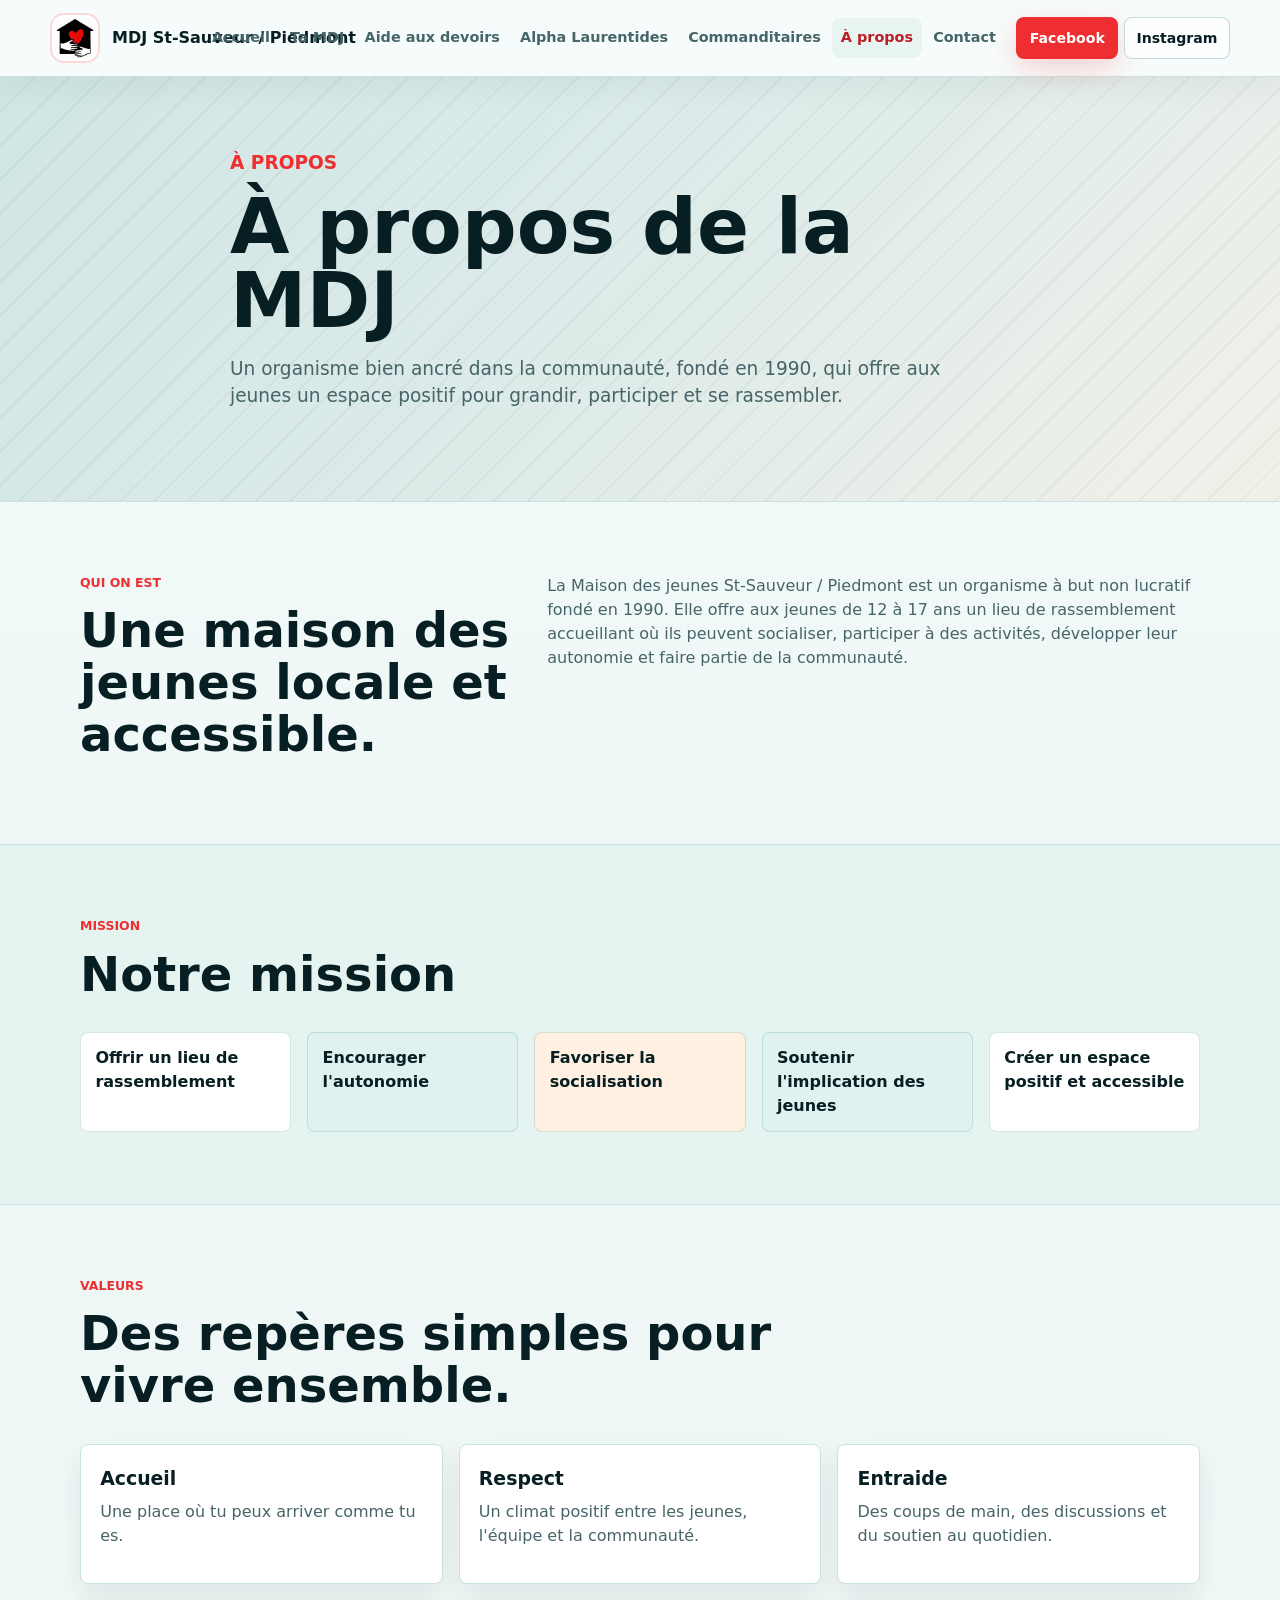
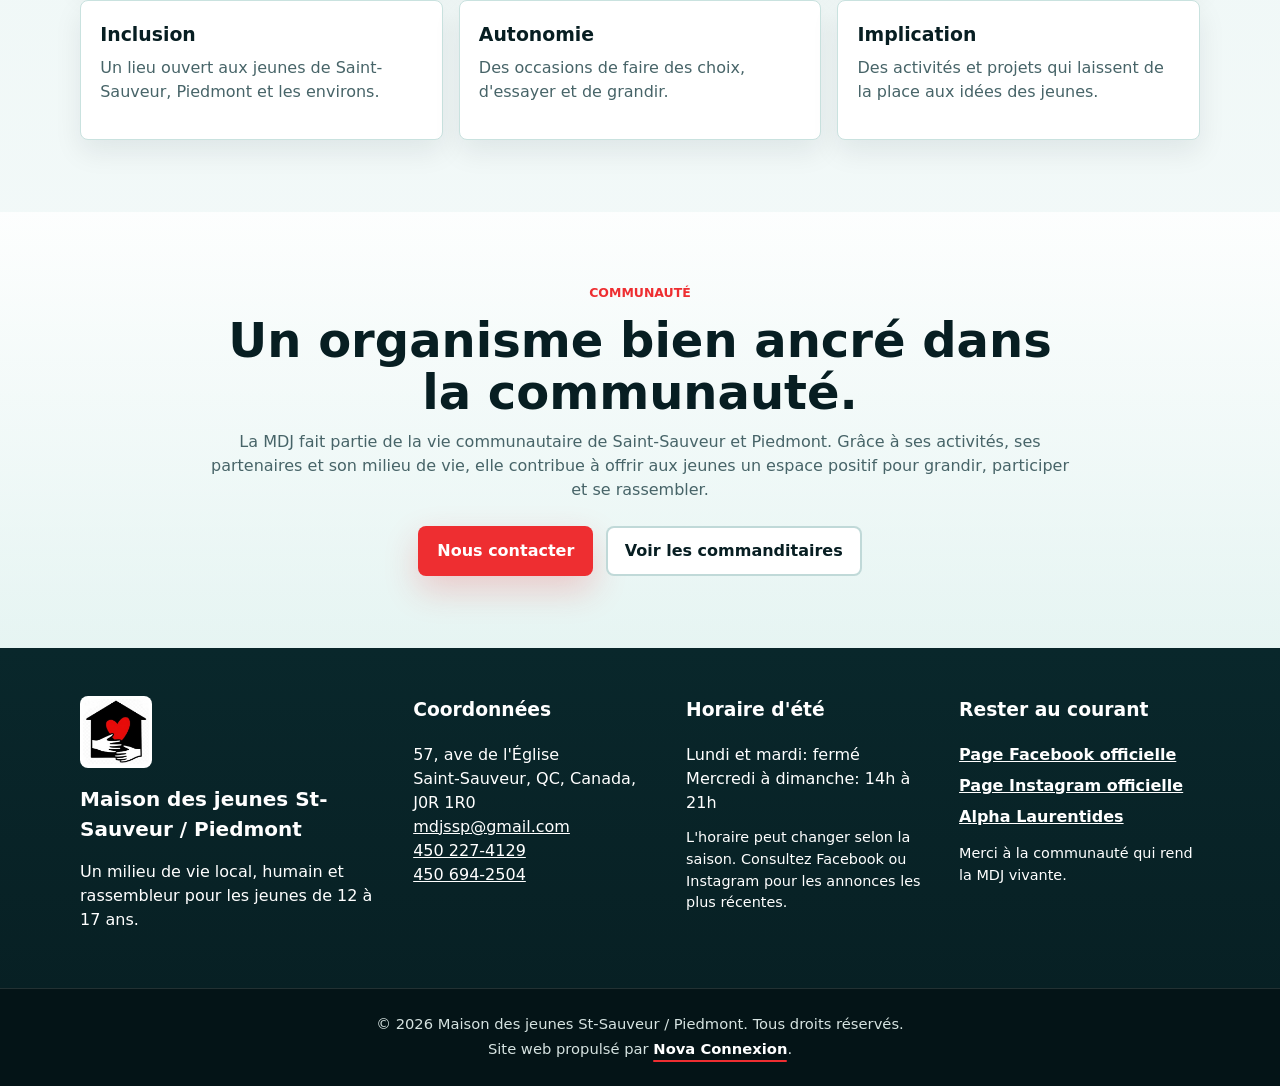
==== commit 525befb0: "Add Alpha Laurentides page" ====
--- a/a-propos.html
+++ b/a-propos.html
@@ -26,6 +26,7 @@
           <a href="index.html">Accueil</a>
           <a href="ta-mdj.html">Ta MDJ</a>
           <a href="aide-aux-devoirs.html">Aide aux devoirs</a>
+          <a href="alpha-laurentides.html">Alpha Laurentides</a>
           <a href="commanditaires.html">Commanditaires</a>
           <a href="a-propos.html" aria-current="page">À propos</a>
           <a href="contact.html">Contact</a>
@@ -125,6 +126,7 @@
           <div class="footer-socials">
             <a class="footer-link" href="https://www.facebook.com/MDJSSP/?locale=fr_FR" target="_blank" rel="noopener noreferrer">Page Facebook officielle</a>
             <a class="footer-link" href="https://www.instagram.com/mdjsaintsauveurpiedmont?igsh=MXV3YW92Z3VvaHJkeQ==" target="_blank" rel="noopener noreferrer">Page Instagram officielle</a>
+            <a class="footer-link" href="alpha-laurentides.html">Alpha Laurentides</a>
           </div>
           <p class="small">Merci à la communauté qui rend la MDJ vivante.</p>
         </div>
--- a/styles.css
+++ b/styles.css
@@ -875,6 +875,10 @@
   gap: 1rem;
 }
 
+.home-feature-grid {
+  grid-template-columns: repeat(3, minmax(0, 1fr));
+}
+
 .feature-panel {
   padding: 1.5rem;
   min-height: 310px;
@@ -890,6 +894,12 @@
   background:
     linear-gradient(135deg, rgba(255, 255, 255, 0.96), rgba(244, 192, 149, 0.22)),
     repeating-linear-gradient(135deg, rgba(238, 46, 49, 0.08) 0 2px, transparent 2px 18px);
+}
+
+.alpha-panel {
+  background:
+    linear-gradient(135deg, rgba(255, 255, 255, 0.96), rgba(223, 242, 239, 0.78), rgba(255, 240, 226, 0.54)),
+    repeating-linear-gradient(135deg, rgba(29, 120, 116, 0.08) 0 1px, transparent 1px 18px);
 }
 
 .facebook-band {
@@ -944,6 +954,31 @@
     linear-gradient(135deg, rgba(29, 120, 116, 0.16), rgba(103, 146, 137, 0.14), rgba(244, 192, 149, 0.16)),
     repeating-linear-gradient(135deg, rgba(7, 30, 34, 0.045) 0 2px, transparent 2px 24px);
   border-bottom: 1px solid var(--line);
+}
+
+.alpha-hero {
+  background:
+    linear-gradient(135deg, rgba(29, 120, 116, 0.2), rgba(255, 240, 226, 0.64), rgba(223, 242, 239, 0.9)),
+    radial-gradient(circle at 82% 18%, rgba(238, 46, 49, 0.12), transparent 28%),
+    repeating-linear-gradient(135deg, rgba(7, 30, 34, 0.04) 0 2px, transparent 2px 24px);
+}
+
+.alpha-note {
+  display: grid;
+  gap: 0.35rem;
+  max-width: 760px;
+  margin: 1.2rem 0;
+  padding: 1rem;
+  border: 1px solid rgba(238, 46, 49, 0.18);
+  border-left: 4px solid var(--red);
+  border-radius: var(--radius);
+  color: var(--ink);
+  background: rgba(255, 255, 255, 0.84);
+  box-shadow: 0 12px 28px rgba(7, 30, 34, 0.07);
+}
+
+.alpha-note strong {
+  color: var(--red-dark);
 }
 
 .experience-list {
@@ -1040,6 +1075,97 @@
 .muted-card {
   border-style: dashed;
   background: rgba(255, 255, 255, 0.74);
+}
+
+.alpha-card-grid,
+.alpha-service-grid {
+  display: grid;
+  gap: 1rem;
+}
+
+.alpha-card-grid {
+  grid-template-columns: repeat(3, minmax(0, 1fr));
+}
+
+.alpha-service-grid {
+  grid-template-columns: repeat(4, minmax(0, 1fr));
+}
+
+.alpha-service-card {
+  min-height: 0;
+  display: grid;
+  align-content: start;
+  gap: 0.75rem;
+}
+
+.alpha-service-card .activity-symbol {
+  --card-accent: var(--teal);
+}
+
+.alpha-service-card:nth-child(2) .activity-symbol {
+  --card-accent: var(--red);
+}
+
+.alpha-service-card:nth-child(3) .activity-symbol {
+  --card-accent: var(--peach);
+  color: var(--teal-dark);
+}
+
+.alpha-service-card:nth-child(4) .activity-symbol {
+  --card-accent: var(--green);
+}
+
+.alpha-two-column {
+  align-items: center;
+}
+
+.alpha-highlight {
+  background:
+    linear-gradient(135deg, var(--surface), rgba(223, 242, 239, 0.82));
+}
+
+.alpha-check-list {
+  display: grid;
+  gap: 0.65rem;
+  padding: 0;
+  margin: 1rem 0 0;
+  list-style: none;
+}
+
+.alpha-check-list li {
+  position: relative;
+  padding-left: 1.2rem;
+  color: var(--muted);
+}
+
+.alpha-check-list li::before {
+  content: "";
+  position: absolute;
+  left: 0;
+  top: 0.55em;
+  width: 0.42rem;
+  height: 0.42rem;
+  border-radius: 999px;
+  background: var(--red);
+}
+
+.alpha-mdj-band {
+  color: var(--surface);
+  background:
+    linear-gradient(135deg, rgba(7, 30, 34, 0.98), rgba(29, 120, 116, 0.9)),
+    repeating-linear-gradient(135deg, rgba(255, 255, 255, 0.08) 0 2px, transparent 2px 24px);
+}
+
+.alpha-mdj-band .eyebrow,
+.alpha-mdj-band h2,
+.alpha-mdj-band p {
+  color: var(--surface);
+}
+
+.alpha-contact-panel {
+  display: flex;
+  flex-direction: column;
+  justify-content: center;
 }
 
 .contact-grid {
@@ -1376,6 +1502,8 @@
   .card-grid-large,
   .card-grid,
   .impact-grid,
+  .alpha-card-grid,
+  .alpha-service-grid,
   .mission-grid,
   .value-grid,
   .sponsor-grid {
@@ -1614,6 +1742,8 @@
   .card-grid-large,
   .card-grid,
   .impact-grid,
+  .alpha-card-grid,
+  .alpha-service-grid,
   .mission-grid,
   .value-grid,
   .sponsor-grid,
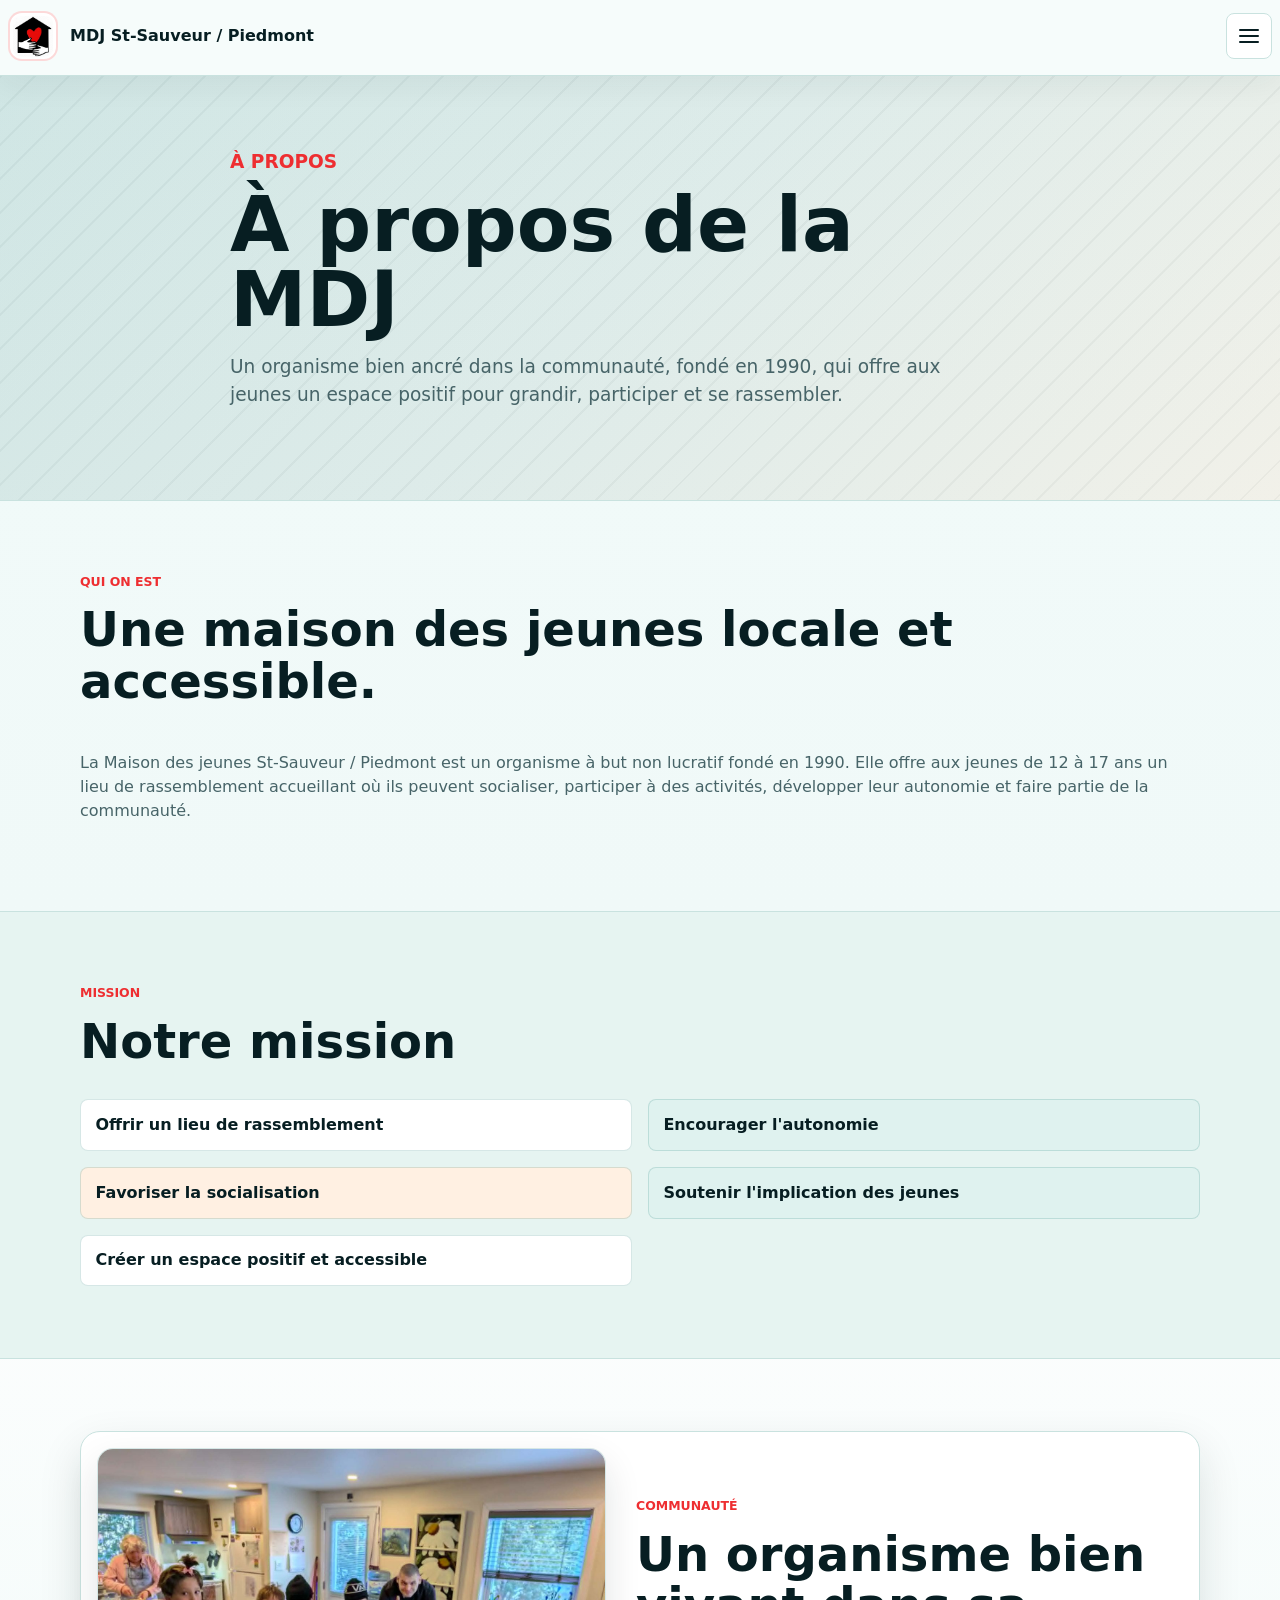
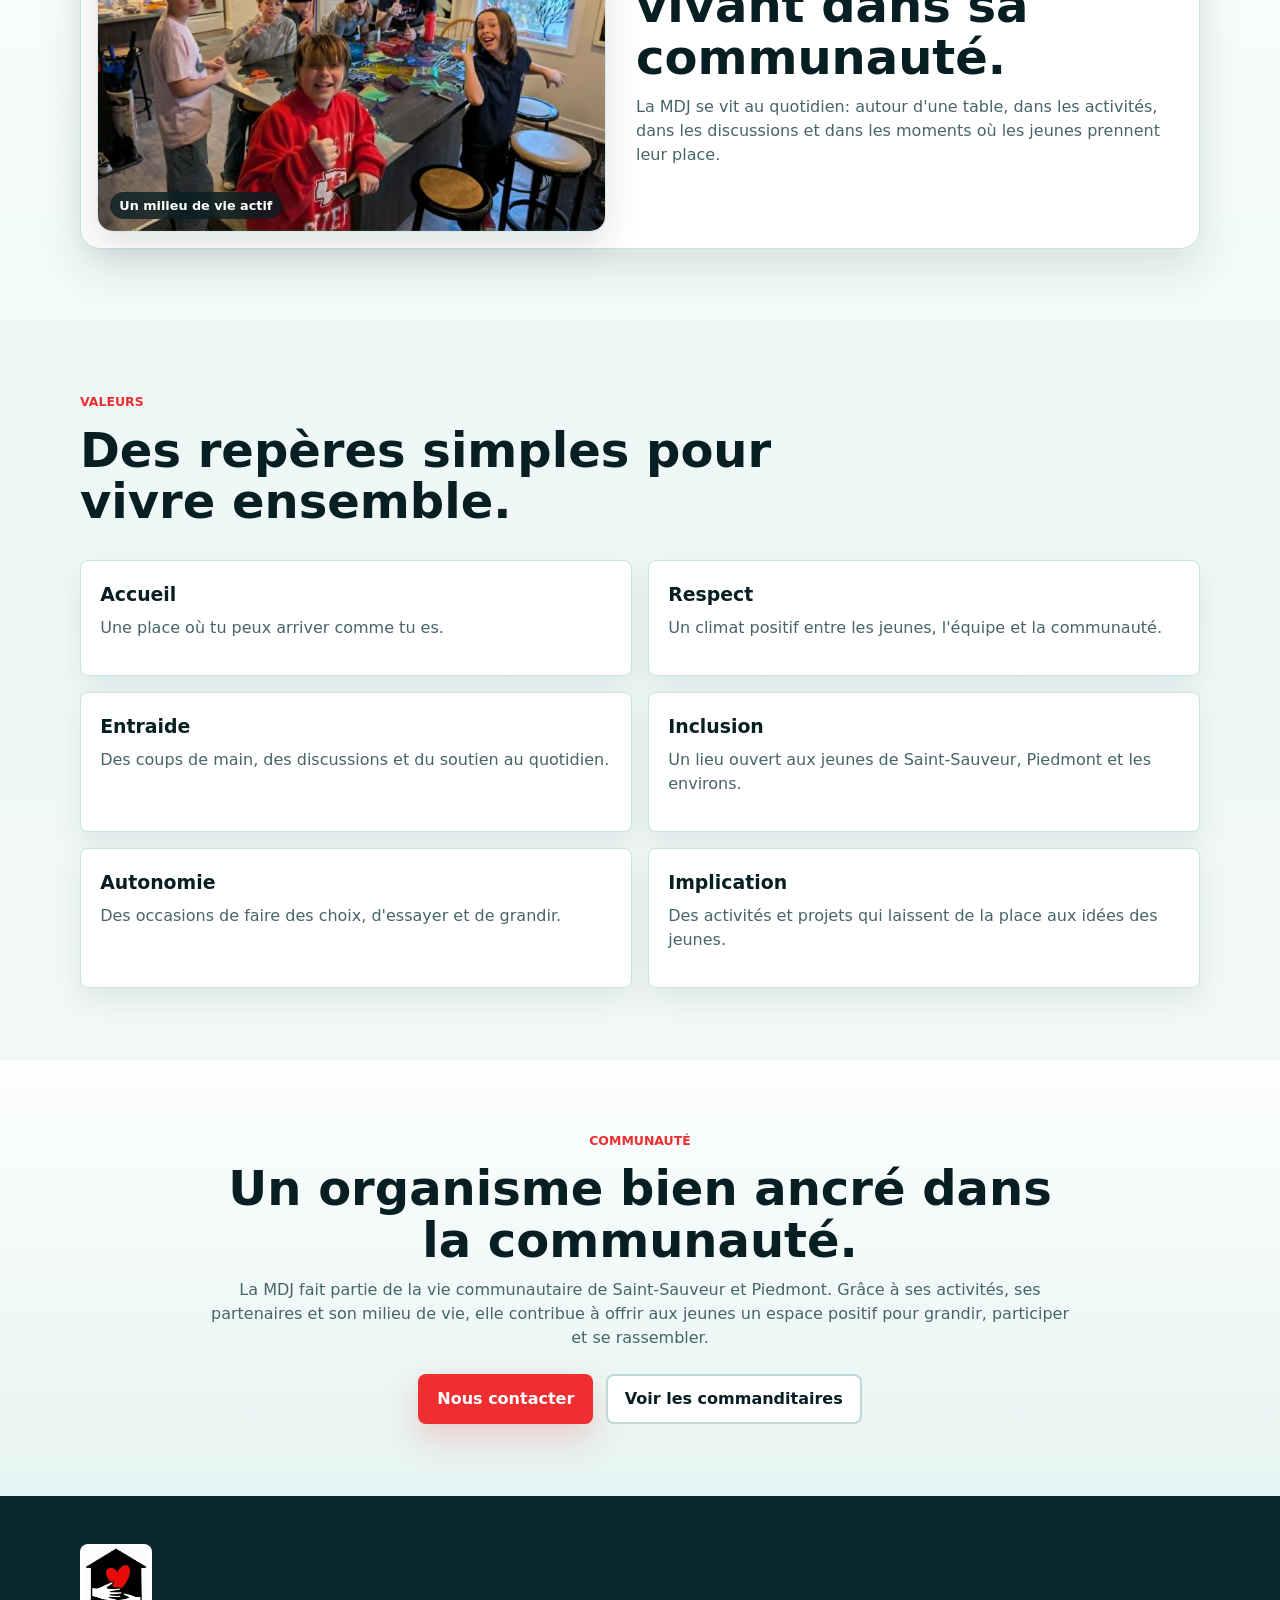
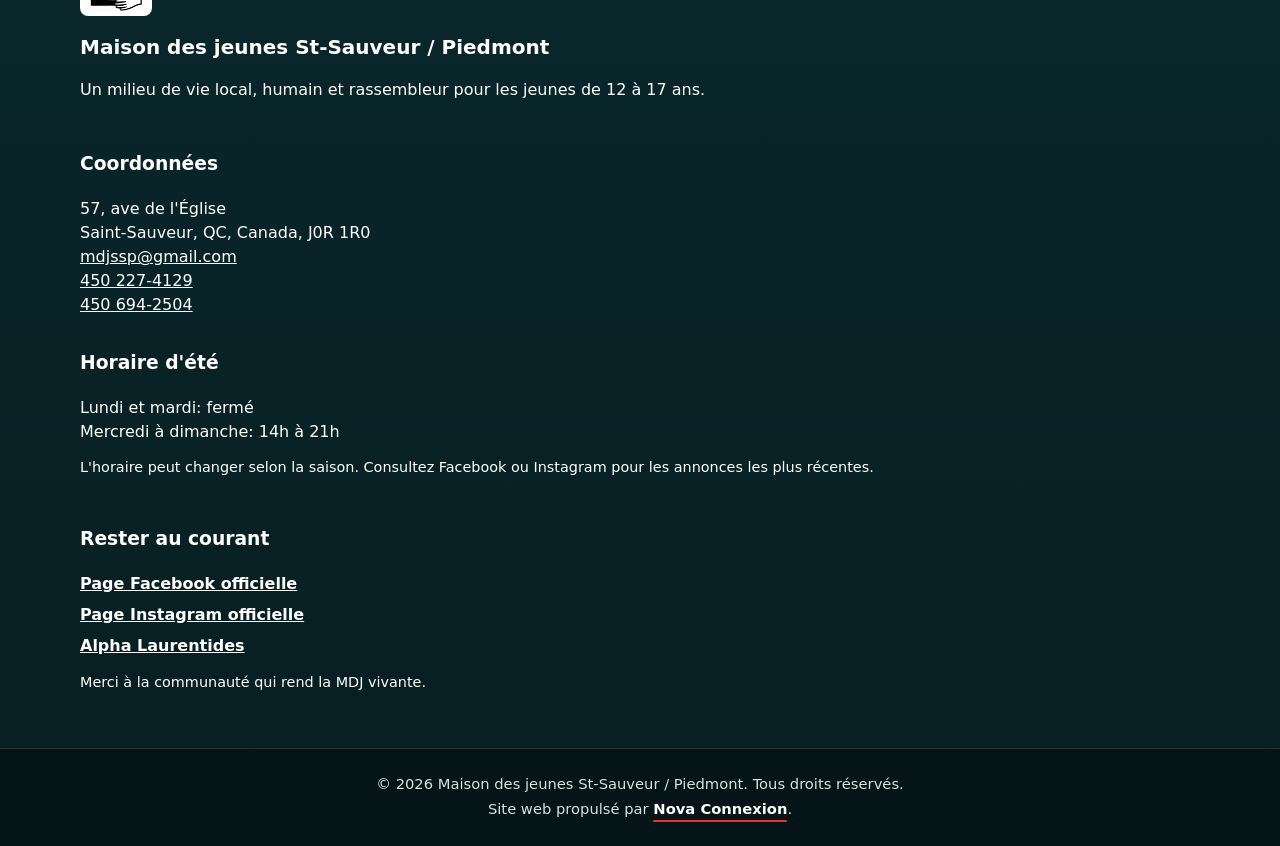
==== commit e8d014ac: "Add MDJ photo integration" ====
--- a/a-propos.html
+++ b/a-propos.html
@@ -75,6 +75,20 @@
         </div>
       </section>
 
+      <section class="section community-photo-section" aria-labelledby="community-photo-title">
+        <div class="container about-community-panel">
+          <figure class="photo-frame about-photo">
+            <img src="public/images/photos-mdj/a-propos-groupe-mdj.jpg" alt="Groupe de jeunes autour d'une table à la Maison des jeunes" loading="lazy">
+            <figcaption>Un milieu de vie actif</figcaption>
+          </figure>
+          <div>
+            <p class="eyebrow">Communauté</p>
+            <h2 id="community-photo-title">Un organisme bien vivant dans sa communauté.</h2>
+            <p>La MDJ se vit au quotidien: autour d'une table, dans les activités, dans les discussions et dans les moments où les jeunes prennent leur place.</p>
+          </div>
+        </div>
+      </section>
+
       <section class="section" aria-labelledby="values-title">
         <div class="container">
           <div class="section-heading">
--- a/styles.css
+++ b/styles.css
@@ -148,17 +148,18 @@
 }
 
 .nav-shell {
-  width: min(1180px, calc(100% - 1rem));
+  width: min(1280px, calc(100% - 1rem));
   min-height: 76px;
   margin-inline: auto;
   display: flex;
   align-items: center;
-  gap: 0.7rem;
+  gap: 0.55rem;
 }
 
 .brand {
   display: inline-flex;
   align-items: center;
+  flex: 0 0 auto;
   gap: 0.75rem;
   color: var(--ink);
   font-weight: 800;
@@ -185,16 +186,17 @@
   display: flex;
   align-items: center;
   justify-content: center;
-  gap: 0.1rem;
+  flex: 0 1 auto;
+  gap: 0;
   margin-left: auto;
 }
 
 .nav-links a {
   flex: 0 0 auto;
-  padding: 0.58rem 0.58rem;
+  padding: 0.56rem 0.5rem;
   border-radius: var(--radius);
   color: var(--muted);
-  font-size: 0.9rem;
+  font-size: 0.86rem;
   font-weight: 700;
   text-decoration: none;
   white-space: nowrap;
@@ -242,10 +244,10 @@
 
 .nav-actions .nav-cta,
 .nav-social-link {
-  min-width: 92px;
+  min-width: 84px;
   min-height: 42px;
-  padding: 0.62rem 0.72rem;
-  font-size: 0.88rem;
+  padding: 0.6rem 0.62rem;
+  font-size: 0.84rem;
 }
 
 .nav-social-link {
@@ -1260,6 +1262,185 @@
   border-radius: var(--radius);
 }
 
+.photo-frame,
+.photo-feature,
+.gallery-card {
+  position: relative;
+  min-width: 0;
+  overflow: hidden;
+  border: 1px solid rgba(29, 120, 116, 0.18);
+  border-radius: 16px;
+  background: var(--surface);
+  box-shadow: 0 16px 36px rgba(7, 30, 34, 0.12);
+}
+
+.photo-frame,
+.photo-feature,
+.gallery-card {
+  margin: 0;
+}
+
+.photo-frame img,
+.photo-feature img,
+.gallery-card img {
+  width: 100%;
+  object-fit: cover;
+}
+
+.photo-frame img {
+  height: 100%;
+  min-height: 180px;
+}
+
+.photo-frame figcaption {
+  position: absolute;
+  left: 0.75rem;
+  right: 0.75rem;
+  bottom: 0.75rem;
+  width: fit-content;
+  max-width: calc(100% - 1.5rem);
+  padding: 0.38rem 0.58rem;
+  border-radius: 999px;
+  color: var(--surface);
+  background: rgba(7, 30, 34, 0.78);
+  font-size: 0.8rem;
+  font-weight: 900;
+  line-height: 1.2;
+  backdrop-filter: blur(8px);
+}
+
+.hero-photo-collage,
+.section-photo-strip,
+.life-gallery,
+.about-community-panel {
+  display: grid;
+  min-width: 0;
+  gap: 0.85rem;
+}
+
+.hero-photo-collage {
+  grid-template-columns: minmax(0, 1.18fr) minmax(0, 0.82fr);
+  grid-auto-rows: minmax(132px, 1fr);
+}
+
+.photo-frame-large {
+  grid-row: span 2;
+}
+
+.hero-photo-collage .photo-frame {
+  min-height: 132px;
+}
+
+.hero-photo-collage .photo-frame-large {
+  min-height: 272px;
+}
+
+.living-photo {
+  margin-top: 1.25rem;
+  min-height: 240px;
+  border-color: rgba(244, 192, 149, 0.34);
+}
+
+.section-photo-strip {
+  grid-template-columns: minmax(0, 1.2fr) repeat(2, minmax(0, 0.9fr));
+  margin-top: 1rem;
+}
+
+.section-photo-strip .photo-frame {
+  min-height: 220px;
+}
+
+.photo-frame-wide {
+  grid-column: span 1;
+}
+
+.photo-gallery-section {
+  background:
+    linear-gradient(180deg, rgba(255, 255, 255, 0.88), rgba(223, 242, 239, 0.62)),
+    repeating-linear-gradient(135deg, rgba(29, 120, 116, 0.055) 0 1px, transparent 1px 24px);
+}
+
+.life-gallery {
+  grid-template-columns: repeat(3, minmax(0, 1fr));
+}
+
+.gallery-card {
+  transition: transform 180ms ease, box-shadow 180ms ease, border-color 180ms ease;
+}
+
+.gallery-card:hover {
+  transform: translateY(-3px);
+  border-color: rgba(29, 120, 116, 0.34);
+  box-shadow: 0 22px 46px rgba(7, 30, 34, 0.14);
+}
+
+.gallery-card-featured {
+  grid-column: span 2;
+}
+
+.gallery-card img {
+  height: 250px;
+}
+
+.gallery-card-featured img {
+  height: 345px;
+}
+
+.gallery-card figcaption,
+.photo-feature figcaption {
+  padding: 0.85rem 0.95rem;
+  color: var(--ink);
+  background: var(--surface);
+  font-size: 0.9rem;
+  font-weight: 900;
+  line-height: 1.3;
+}
+
+.photo-feature {
+  grid-column: 1 / -1;
+  margin-top: 1rem;
+}
+
+.photo-feature img {
+  height: clamp(260px, 36vw, 430px);
+}
+
+.homework-photo {
+  margin-top: 0;
+}
+
+.community-photo-section {
+  background: linear-gradient(180deg, rgba(255, 255, 255, 0.72), rgba(242, 251, 250, 0.96));
+}
+
+.about-community-panel {
+  grid-template-columns: minmax(0, 0.95fr) minmax(0, 1.05fr);
+  align-items: center;
+  padding: 1rem;
+  border: 1px solid var(--line);
+  border-radius: 20px;
+  background: var(--surface);
+  box-shadow: var(--shadow);
+}
+
+.about-community-panel > div {
+  padding: 1rem;
+}
+
+.about-community-panel h2 {
+  margin-bottom: 0.7rem;
+  font-size: clamp(1.8rem, 4vw, 3rem);
+  line-height: 1.08;
+}
+
+.about-photo {
+  min-height: 360px;
+}
+
+.contact-location-photo {
+  margin-top: 0;
+}
+
 .site-footer {
   padding: 3rem 0 0;
   color: var(--surface);
@@ -1375,7 +1556,7 @@
   transform: translateY(2px);
 }
 
-@media (max-width: 1120px) {
+@media (max-width: 1280px) {
   [id] {
     scroll-margin-top: 118px;
   }
@@ -1506,7 +1687,8 @@
   .alpha-service-grid,
   .mission-grid,
   .value-grid,
-  .sponsor-grid {
+  .sponsor-grid,
+  .life-gallery {
     grid-template-columns: repeat(2, minmax(0, 1fr));
   }
 }
@@ -1678,6 +1860,43 @@
     border-radius: 12px;
   }
 
+  .hero-photo-collage,
+  .section-photo-strip,
+  .life-gallery,
+  .about-community-panel {
+    grid-template-columns: 1fr;
+    gap: 0.75rem;
+  }
+
+  .photo-frame-large,
+  .gallery-card-featured {
+    grid-column: auto;
+    grid-row: auto;
+  }
+
+  .hero-photo-collage .photo-frame,
+  .hero-photo-collage .photo-frame-large,
+  .section-photo-strip .photo-frame,
+  .living-photo,
+  .about-photo {
+    min-height: 220px;
+  }
+
+  .gallery-card img,
+  .gallery-card-featured img,
+  .photo-feature img {
+    height: 230px;
+  }
+
+  .about-community-panel {
+    padding: 0.75rem;
+    border-radius: 14px;
+  }
+
+  .about-community-panel > div {
+    padding: 0.25rem 0.25rem 0.5rem;
+  }
+
   .zone-card {
     min-height: 0;
     padding: 0.95rem;
@@ -1955,7 +2174,8 @@
   .contact-info:hover,
   .contact-form:hover,
   .map-panel:hover,
-  .experience-item:hover {
+  .experience-item:hover,
+  .gallery-card:hover {
     transform: none;
   }
 }
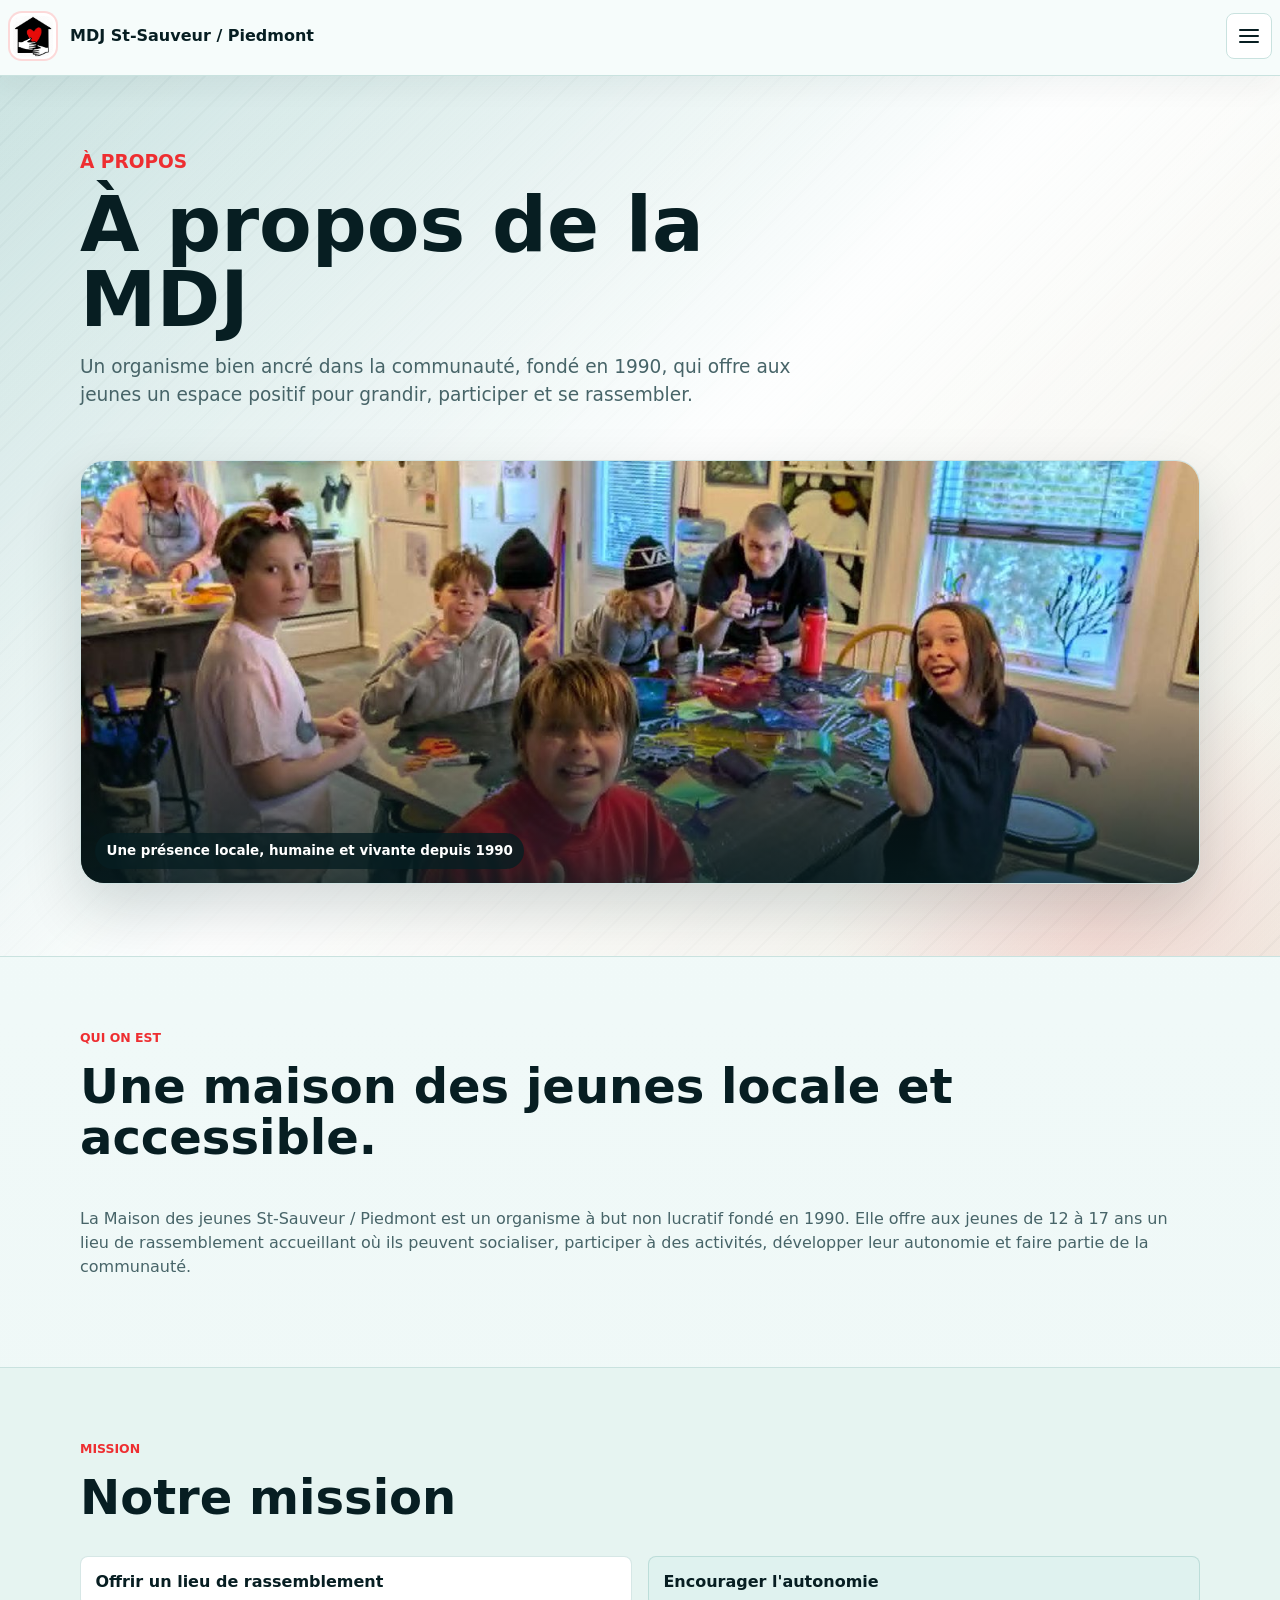
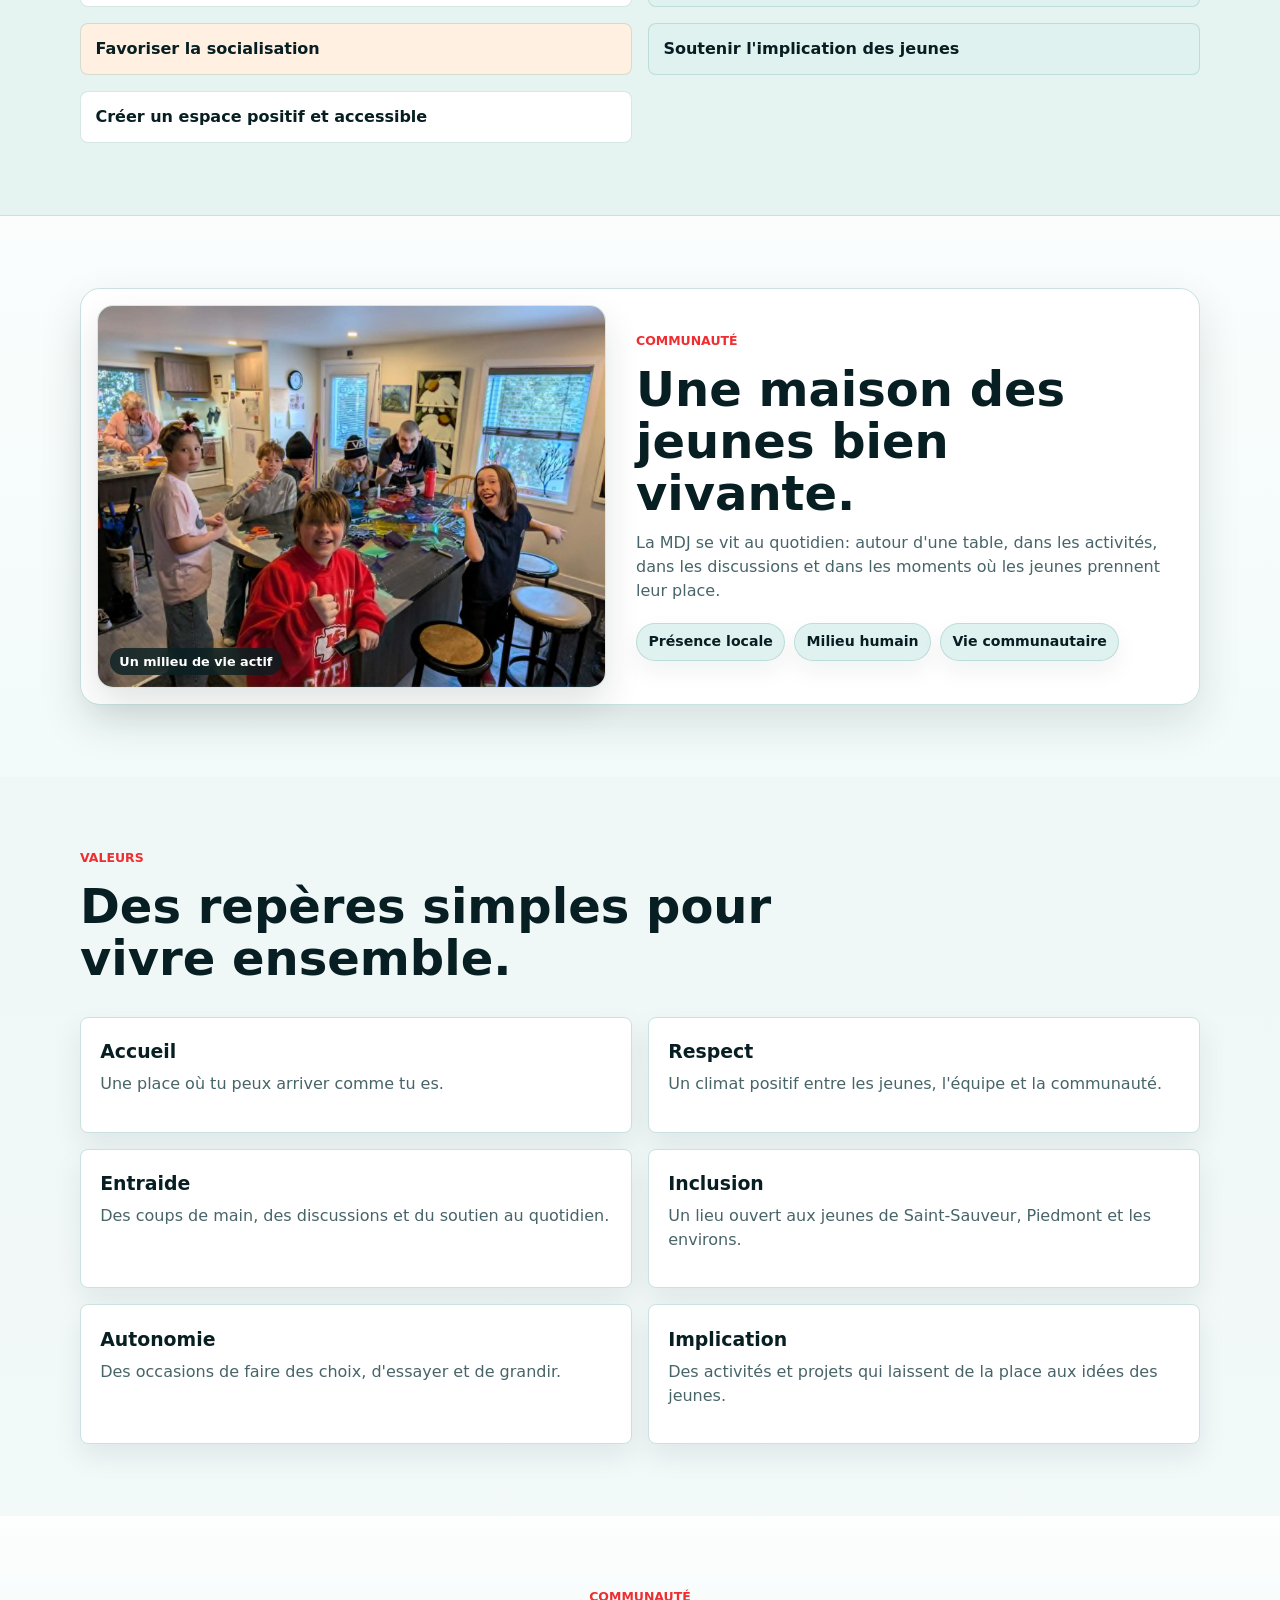
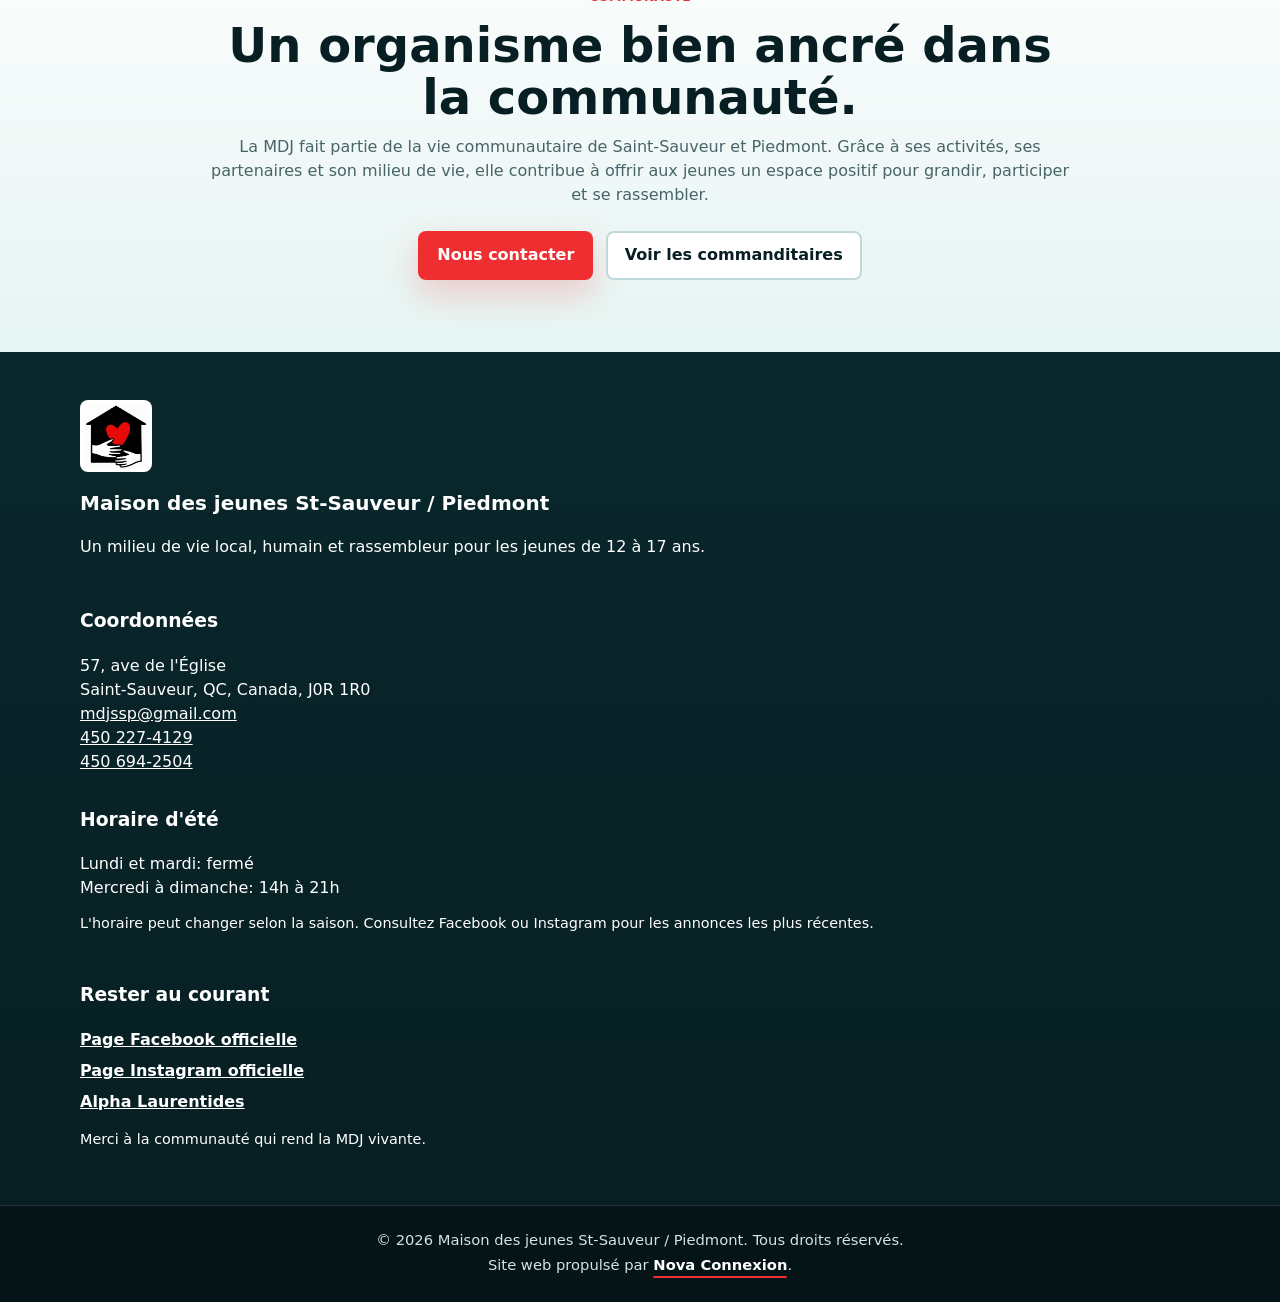
==== commit 7875ee37: "Improve MDJ visual design" ====
--- a/a-propos.html
+++ b/a-propos.html
@@ -39,11 +39,17 @@
     </header>
 
     <main id="main">
-      <section class="page-hero section">
-        <div class="container narrow">
-          <p class="eyebrow">À propos</p>
-          <h1>À propos de la MDJ</h1>
-          <p>Un organisme bien ancré dans la communauté, fondé en 1990, qui offre aux jeunes un espace positif pour grandir, participer et se rassembler.</p>
+      <section class="page-hero section page-hero-visual about-hero">
+        <div class="container page-hero-grid">
+          <div class="page-hero-copy">
+            <p class="eyebrow">À propos</p>
+            <h1>À propos de la MDJ</h1>
+            <p>Un organisme bien ancré dans la communauté, fondé en 1990, qui offre aux jeunes un espace positif pour grandir, participer et se rassembler.</p>
+          </div>
+          <figure class="page-hero-photo">
+            <img src="public/images/photos-mdj/a-propos-groupe-mdj.jpg" alt="Groupe de jeunes autour d'une table à la Maison des jeunes" loading="lazy">
+            <figcaption>Une présence locale, humaine et vivante depuis 1990</figcaption>
+          </figure>
         </div>
       </section>
 
@@ -83,8 +89,13 @@
           </figure>
           <div>
             <p class="eyebrow">Communauté</p>
-            <h2 id="community-photo-title">Un organisme bien vivant dans sa communauté.</h2>
+            <h2 id="community-photo-title">Une maison des jeunes bien vivante.</h2>
             <p>La MDJ se vit au quotidien: autour d'une table, dans les activités, dans les discussions et dans les moments où les jeunes prennent leur place.</p>
+            <div class="living-statements about-statements" aria-label="Ce qui rend la MDJ vivante">
+              <span>Présence locale</span>
+              <span>Milieu humain</span>
+              <span>Vie communautaire</span>
+            </div>
           </div>
         </div>
       </section>
--- a/styles.css
+++ b/styles.css
@@ -409,6 +409,29 @@
   font-size: 1.16rem;
 }
 
+.hero-highlights,
+.living-statements {
+  display: flex;
+  flex-wrap: wrap;
+  gap: 0.55rem;
+  margin-top: 1.2rem;
+}
+
+.hero-highlights span,
+.living-statements span {
+  display: inline-flex;
+  align-items: center;
+  min-height: 38px;
+  padding: 0.45rem 0.72rem;
+  border: 1px solid rgba(29, 120, 116, 0.18);
+  border-radius: 999px;
+  color: var(--teal-dark);
+  background: rgba(255, 255, 255, 0.78);
+  font-size: 0.88rem;
+  font-weight: 900;
+  box-shadow: 0 10px 24px rgba(7, 30, 34, 0.06);
+}
+
 .hero-actions,
 .cta-actions {
   display: flex;
@@ -427,44 +450,79 @@
 }
 
 .hero-visual {
+  position: relative;
   display: grid;
   gap: 1rem;
   padding: 1rem;
-  border: 1px solid rgba(29, 120, 116, 0.16);
-  border-radius: 20px;
-  background: rgba(255, 255, 255, 0.42);
-  box-shadow: var(--shadow);
+  overflow: hidden;
+  border: 1px solid rgba(29, 120, 116, 0.18);
+  border-radius: 28px;
+  background:
+    linear-gradient(145deg, rgba(255, 255, 255, 0.7), rgba(223, 242, 239, 0.54)),
+    radial-gradient(circle at 90% 14%, rgba(238, 46, 49, 0.12), transparent 26%);
+  box-shadow: 0 28px 70px rgba(7, 30, 34, 0.16);
   backdrop-filter: blur(8px);
 }
 
+.hero-floating-badge {
+  position: absolute;
+  top: 1rem;
+  right: 1rem;
+  z-index: 3;
+  max-width: min(240px, calc(100% - 2rem));
+  padding: 0.5rem 0.72rem;
+  border: 1px solid rgba(255, 255, 255, 0.48);
+  border-radius: 999px;
+  color: var(--surface);
+  background: rgba(7, 30, 34, 0.78);
+  box-shadow: 0 16px 36px rgba(7, 30, 34, 0.22);
+  font-size: 0.8rem;
+  font-weight: 900;
+  line-height: 1.2;
+  backdrop-filter: blur(8px);
+}
+
 .hero-logo-panel {
-  padding: 1.25rem;
+  position: relative;
+  z-index: 2;
+  order: 2;
+  display: flex;
+  gap: 0.85rem;
+  align-items: center;
+  width: 100%;
+  padding: 0.75rem 0.9rem;
   border: 1px solid rgba(244, 192, 149, 0.44);
-  border-radius: var(--radius);
+  border-radius: 18px;
   background: linear-gradient(160deg, rgba(29, 120, 116, 0.92), rgba(7, 30, 34, 0.96));
   box-shadow: 0 18px 38px rgba(7, 30, 34, 0.16);
 }
 
 .hero-logo-panel img {
+  flex: 0 0 auto;
   display: block;
-  width: min(300px, 100%);
+  width: min(86px, 100%);
   max-width: 100%;
   height: auto;
-  margin-inline: auto;
-  padding: 0.75rem;
+  margin: 0;
+  padding: 0.45rem;
   object-fit: contain;
-  border-radius: var(--radius);
+  border-radius: 12px;
   background: var(--surface);
 }
 
 .hero-logo-panel p {
-  margin: 0.85rem 0 0;
+  flex: 1 1 auto;
+  min-width: 0;
+  margin: 0;
   color: var(--surface);
+  font-size: 0.88rem;
   font-weight: 900;
-  text-align: center;
+  line-height: 1.25;
+  text-align: left;
 }
 
 .activity-board {
+  order: 3;
   display: grid;
   grid-template-columns: repeat(2, minmax(0, 1fr));
   gap: 0.7rem;
@@ -535,8 +593,8 @@
 
 .zone-layout {
   display: grid;
-  grid-template-columns: minmax(280px, 0.78fr) minmax(0, 1.32fr);
-  gap: 1rem;
+  grid-template-columns: minmax(280px, 0.72fr) minmax(0, 1.58fr);
+  gap: 1.1rem;
   align-items: stretch;
 }
 
@@ -587,7 +645,7 @@
   position: relative;
   display: grid;
   min-width: 0;
-  grid-template-columns: repeat(2, minmax(0, 1fr));
+  grid-template-columns: repeat(3, minmax(0, 1fr));
   gap: 0.8rem;
   padding: 1rem;
   border: 1px solid rgba(29, 120, 116, 0.18);
@@ -600,25 +658,27 @@
 
 .zone-card {
   position: relative;
+  display: flex;
+  flex-direction: column;
   min-width: 0;
-  min-height: 190px;
-  padding: 1rem;
+  min-height: 0;
+  padding: 0.75rem;
   overflow: hidden;
   border: 1px solid rgba(29, 120, 116, 0.18);
-  border-left: 4px solid var(--teal);
-  border-radius: 12px;
+  border-top: 4px solid var(--teal);
+  border-radius: 16px;
   background: rgba(255, 255, 255, 0.88);
   box-shadow: 0 10px 24px rgba(7, 30, 34, 0.06);
   transition: transform 180ms ease, box-shadow 180ms ease, border-color 180ms ease, background-color 180ms ease;
 }
 
 .zone-card-primary {
-  border-left-color: var(--red);
+  border-top-color: var(--red);
   background: linear-gradient(135deg, rgba(255, 255, 255, 0.94), rgba(238, 46, 49, 0.08));
 }
 
 .zone-card-music {
-  border-left-color: var(--peach);
+  border-top-color: var(--peach);
   background: linear-gradient(135deg, rgba(255, 255, 255, 0.94), rgba(244, 192, 149, 0.14));
 }
 
@@ -626,6 +686,26 @@
   transform: translateY(-3px);
   border-color: rgba(29, 120, 116, 0.34);
   box-shadow: 0 18px 36px rgba(7, 30, 34, 0.11);
+}
+
+.zone-card:hover .zone-photo img,
+.moment-card:hover img {
+  transform: scale(1.04);
+}
+
+.zone-photo {
+  margin: -0.75rem -0.75rem 0.85rem;
+  overflow: hidden;
+  border-bottom: 1px solid rgba(29, 120, 116, 0.14);
+  background: var(--soft-teal);
+}
+
+.zone-photo img {
+  width: 100%;
+  aspect-ratio: 16 / 10;
+  height: auto;
+  object-fit: cover;
+  transition: transform 220ms ease;
 }
 
 .zone-card-head {
@@ -669,7 +749,7 @@
   display: grid;
   gap: 0.35rem;
   padding: 0;
-  margin: 0;
+  margin: auto 0 0;
   list-style: none;
 }
 
@@ -865,6 +945,89 @@
   font-weight: 900;
 }
 
+.living-statements {
+  margin: 1.25rem 0 0;
+}
+
+.living-statements span {
+  border-color: rgba(255, 255, 255, 0.18);
+  color: var(--surface);
+  background: rgba(255, 255, 255, 0.1);
+  box-shadow: none;
+}
+
+.moments-section {
+  color: var(--surface);
+  background:
+    linear-gradient(135deg, rgba(7, 30, 34, 0.98), rgba(29, 120, 116, 0.9) 58%, rgba(103, 146, 137, 0.86)),
+    repeating-linear-gradient(135deg, rgba(255, 255, 255, 0.08) 0 2px, transparent 2px 24px);
+}
+
+.moments-section .eyebrow,
+.moments-section h2,
+.moments-section p {
+  color: var(--surface);
+}
+
+.moments-section .section-heading p:last-child {
+  color: #d6e3e1;
+}
+
+.moments-mosaic {
+  display: grid;
+  min-width: 0;
+  grid-template-columns: minmax(0, 1.25fr) repeat(2, minmax(0, 0.85fr));
+  grid-auto-rows: 188px;
+  gap: 0.85rem;
+}
+
+.moment-card {
+  position: relative;
+  min-width: 0;
+  margin: 0;
+  overflow: hidden;
+  border: 1px solid rgba(255, 255, 255, 0.16);
+  border-radius: 18px;
+  background: rgba(255, 255, 255, 0.1);
+  box-shadow: 0 18px 42px rgba(7, 30, 34, 0.22);
+}
+
+.moment-card-large {
+  grid-row: span 2;
+}
+
+.moment-card img {
+  width: 100%;
+  height: 100%;
+  object-fit: cover;
+  transition: transform 240ms ease;
+}
+
+.moment-card::after {
+  content: "";
+  position: absolute;
+  inset: auto 0 0 0;
+  height: 50%;
+  background: linear-gradient(180deg, transparent, rgba(7, 30, 34, 0.82));
+  pointer-events: none;
+}
+
+.moment-card figcaption {
+  position: absolute;
+  left: 0.75rem;
+  right: 0.75rem;
+  bottom: 0.75rem;
+  z-index: 1;
+  width: fit-content;
+  max-width: calc(100% - 1.5rem);
+  padding: 0.4rem 0.62rem;
+  border-radius: 999px;
+  color: var(--surface);
+  background: rgba(238, 46, 49, 0.92);
+  font-size: 0.82rem;
+  font-weight: 900;
+}
+
 .two-column {
   display: grid;
   grid-template-columns: 0.8fr 1.2fr;
@@ -958,11 +1121,91 @@
   border-bottom: 1px solid var(--line);
 }
 
+.page-hero-visual {
+  position: relative;
+  overflow: hidden;
+}
+
+.page-hero-visual::after {
+  content: "";
+  position: absolute;
+  inset: auto -8% -30% auto;
+  width: 44%;
+  height: 68%;
+  border-radius: 999px;
+  background: radial-gradient(circle, rgba(238, 46, 49, 0.12), transparent 66%);
+  pointer-events: none;
+}
+
+.page-hero-grid {
+  position: relative;
+  z-index: 1;
+  display: grid;
+  grid-template-columns: minmax(0, 0.95fr) minmax(300px, 0.72fr);
+  gap: 2rem;
+  align-items: center;
+}
+
+.page-hero-copy {
+  min-width: 0;
+}
+
+.page-hero-photo {
+  position: relative;
+  min-width: 0;
+  margin: 0;
+  overflow: hidden;
+  border: 1px solid rgba(29, 120, 116, 0.2);
+  border-radius: 24px;
+  background: var(--surface);
+  box-shadow: 0 24px 58px rgba(7, 30, 34, 0.16);
+}
+
+.page-hero-photo::after {
+  content: "";
+  position: absolute;
+  inset: auto 0 0 0;
+  height: 48%;
+  background: linear-gradient(180deg, transparent, rgba(7, 30, 34, 0.78));
+  pointer-events: none;
+}
+
+.page-hero-photo img {
+  width: 100%;
+  height: clamp(280px, 33vw, 430px);
+  object-fit: cover;
+}
+
+.page-hero-photo figcaption {
+  position: absolute;
+  left: 0.9rem;
+  right: 0.9rem;
+  bottom: 0.9rem;
+  z-index: 1;
+  width: fit-content;
+  max-width: calc(100% - 1.8rem);
+  padding: 0.48rem 0.7rem;
+  border-radius: 999px;
+  color: var(--surface);
+  background: rgba(7, 30, 34, 0.82);
+  font-size: 0.84rem;
+  font-weight: 900;
+}
+
 .alpha-hero {
   background:
     linear-gradient(135deg, rgba(29, 120, 116, 0.2), rgba(255, 240, 226, 0.64), rgba(223, 242, 239, 0.9)),
     radial-gradient(circle at 82% 18%, rgba(238, 46, 49, 0.12), transparent 28%),
     repeating-linear-gradient(135deg, rgba(7, 30, 34, 0.04) 0 2px, transparent 2px 24px);
+}
+
+.homework-hero,
+.about-hero,
+.contact-hero,
+.sponsors-hero {
+  background:
+    linear-gradient(135deg, rgba(29, 120, 116, 0.18), rgba(255, 255, 255, 0.86), rgba(244, 192, 149, 0.18)),
+    repeating-linear-gradient(135deg, rgba(7, 30, 34, 0.035) 0 2px, transparent 2px 24px);
 }
 
 .alpha-note {
@@ -990,23 +1233,39 @@
 
 .experience-item {
   display: grid;
-  grid-template-columns: 160px 1fr;
+  grid-template-columns: minmax(190px, 0.38fr) minmax(0, 1fr);
   gap: 1.2rem;
-  align-items: start;
+  align-items: center;
   padding: 1.2rem;
   border: 1px solid var(--line);
-  border-radius: var(--radius);
+  border-radius: 18px;
   background: linear-gradient(135deg, var(--surface), rgba(223, 242, 239, 0.38));
   box-shadow: 0 12px 28px rgba(7, 30, 34, 0.06);
 }
 
-.experience-marker {
-  padding: 0.75rem;
-  border-radius: var(--radius);
-  color: var(--surface);
-  background: linear-gradient(135deg, var(--teal), var(--teal-dark));
-  font-weight: 900;
-  text-align: center;
+.experience-item:nth-child(even) {
+  background: linear-gradient(135deg, rgba(255, 255, 255, 0.96), rgba(255, 240, 226, 0.45));
+}
+
+.experience-photo {
+  min-width: 0;
+  margin: 0;
+  overflow: hidden;
+  border-radius: 14px;
+  background: var(--soft-teal);
+  box-shadow: 0 12px 28px rgba(7, 30, 34, 0.1);
+}
+
+.experience-photo img {
+  width: 100%;
+  aspect-ratio: 4 / 3;
+  height: auto;
+  object-fit: cover;
+  transition: transform 220ms ease;
+}
+
+.experience-item:hover .experience-photo img {
+  transform: scale(1.04);
 }
 
 .detail-chips {
@@ -1047,6 +1306,66 @@
 
 .notice-panel {
   padding: 1.5rem;
+}
+
+.partner-spotlight {
+  padding: 2.2rem 0;
+  color: var(--surface);
+  background:
+    linear-gradient(135deg, rgba(7, 30, 34, 0.98), rgba(29, 120, 116, 0.9)),
+    radial-gradient(circle at 90% 20%, rgba(244, 192, 149, 0.18), transparent 28%);
+}
+
+.partner-spotlight .eyebrow,
+.partner-spotlight h2,
+.partner-spotlight p {
+  color: var(--surface);
+}
+
+.partner-spotlight p {
+  color: #d6e3e1;
+}
+
+.partner-spotlight-grid {
+  display: grid;
+  grid-template-columns: minmax(0, 0.95fr) minmax(0, 1.05fr);
+  gap: 2rem;
+  align-items: center;
+}
+
+.partner-spotlight-grid h2 {
+  margin-bottom: 0;
+  font-size: clamp(1.55rem, 3vw, 2.35rem);
+  line-height: 1.08;
+}
+
+.impact-story {
+  display: grid;
+  grid-template-columns: minmax(0, 0.95fr) minmax(0, 1.05fr);
+  gap: 1rem;
+  align-items: stretch;
+}
+
+.impact-story .section-heading {
+  grid-column: 1;
+  margin-bottom: 0;
+}
+
+.impact-story .impact-grid {
+  grid-column: 1;
+  grid-template-columns: repeat(2, minmax(0, 1fr));
+}
+
+.impact-photo {
+  grid-column: 2;
+  grid-row: 1 / span 2;
+  min-height: 100%;
+}
+
+.impact-photo img {
+  height: 100%;
+  min-height: 420px;
+  object-fit: cover;
 }
 
 .impact-grid,
@@ -1319,6 +1638,7 @@
 }
 
 .hero-photo-collage {
+  order: 1;
   grid-template-columns: minmax(0, 1.18fr) minmax(0, 0.82fr);
   grid-auto-rows: minmax(132px, 1fr);
 }
@@ -1435,6 +1755,13 @@
 
 .about-photo {
   min-height: 360px;
+}
+
+.about-statements span {
+  border-color: rgba(29, 120, 116, 0.18);
+  color: var(--teal-dark);
+  background: var(--soft-teal);
+  box-shadow: 0 10px 24px rgba(7, 30, 34, 0.06);
 }
 
 .contact-location-photo {
@@ -1671,9 +1998,12 @@
   }
 
   .hero-grid,
+  .page-hero-grid,
   .two-column,
   .living-panel,
   .zone-layout,
+  .partner-spotlight-grid,
+  .impact-story,
   .feature-grid,
   .contact-grid,
   .footer-grid {
@@ -1691,6 +2021,13 @@
   .life-gallery {
     grid-template-columns: repeat(2, minmax(0, 1fr));
   }
+
+  .impact-story .section-heading,
+  .impact-story .impact-grid,
+  .impact-photo {
+    grid-column: auto;
+    grid-row: auto;
+  }
 }
 
 @keyframes mobileMenuIn {
@@ -1783,7 +2120,22 @@
     box-shadow: 0 14px 30px rgba(7, 30, 34, 0.1);
   }
 
+  .hero-floating-badge,
   .hero-logo-panel {
+    position: static;
+    width: 100%;
+    max-width: 100%;
+  }
+
+  .hero-floating-badge {
+    justify-content: center;
+    border-radius: 12px;
+    text-align: center;
+  }
+
+  .hero-logo-panel {
+    order: 0;
+    flex-direction: column;
     padding: 0.85rem;
   }
 
@@ -1795,6 +2147,7 @@
   .hero-logo-panel p {
     margin-top: 0.55rem;
     font-size: 0.88rem;
+    text-align: center;
   }
 
   .activity-board {
@@ -1831,7 +2184,10 @@
   .card-grid,
   .card-grid-large,
   .experience-list,
+  .experience-item,
   .feature-grid,
+  .partner-spotlight-grid,
+  .impact-story,
   .zone-map,
   .contact-grid {
     gap: 0.75rem;
@@ -1860,16 +2216,22 @@
     border-radius: 12px;
   }
 
+  .zone-photo img {
+    aspect-ratio: 16 / 9;
+  }
+
   .hero-photo-collage,
   .section-photo-strip,
   .life-gallery,
-  .about-community-panel {
+  .about-community-panel,
+  .moments-mosaic {
     grid-template-columns: 1fr;
     gap: 0.75rem;
   }
 
   .photo-frame-large,
-  .gallery-card-featured {
+  .gallery-card-featured,
+  .moment-card-large {
     grid-column: auto;
     grid-row: auto;
   }
@@ -1884,8 +2246,21 @@
 
   .gallery-card img,
   .gallery-card-featured img,
-  .photo-feature img {
+  .photo-feature img,
+  .impact-photo img {
     height: 230px;
+    min-height: 0;
+  }
+
+  .impact-story .section-heading,
+  .impact-story .impact-grid,
+  .impact-photo {
+    grid-column: auto;
+    grid-row: auto;
+  }
+
+  .moments-mosaic {
+    grid-auto-rows: 230px;
   }
 
   .about-community-panel {
@@ -1982,10 +2357,8 @@
     gap: 0.65rem;
   }
 
-  .experience-marker {
-    padding: 0.62rem;
-    font-size: 0.9rem;
-    text-align: left;
+  .experience-photo img {
+    aspect-ratio: 16 / 10;
   }
 
   .living-panel {
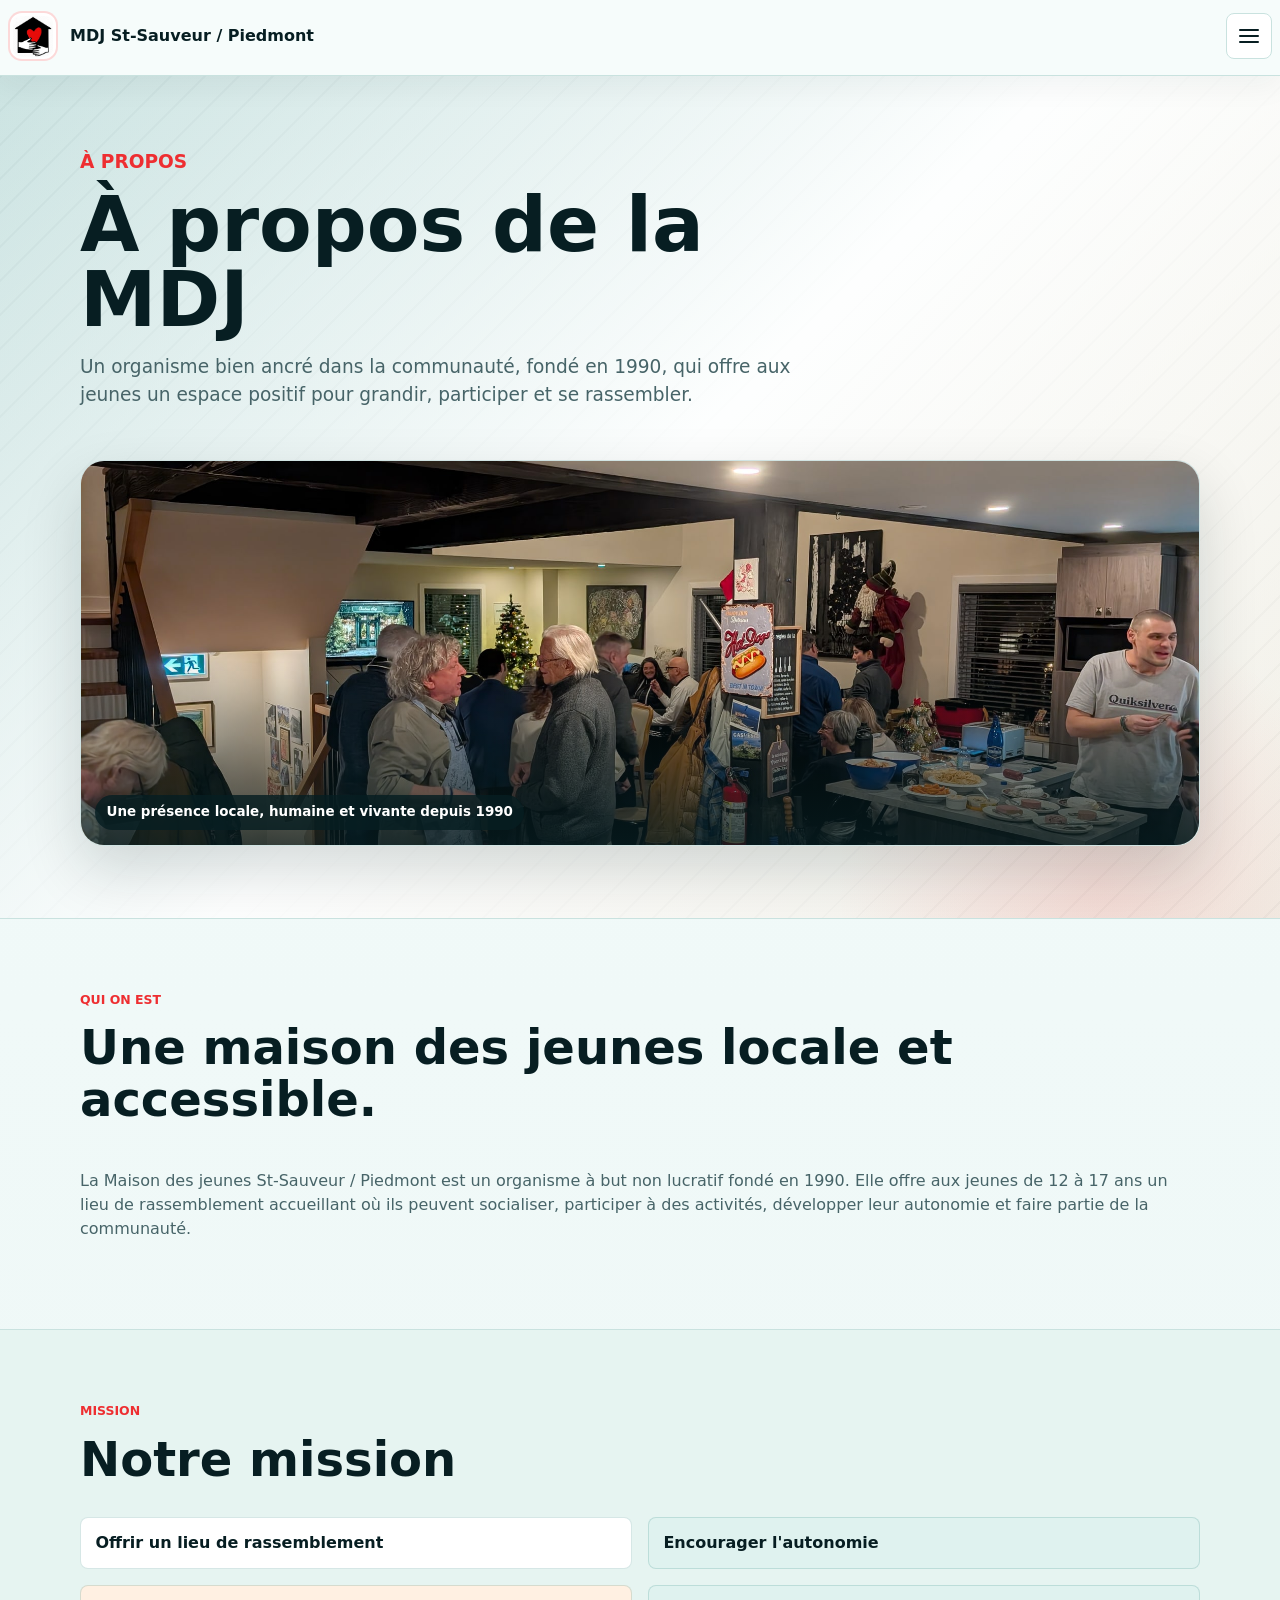
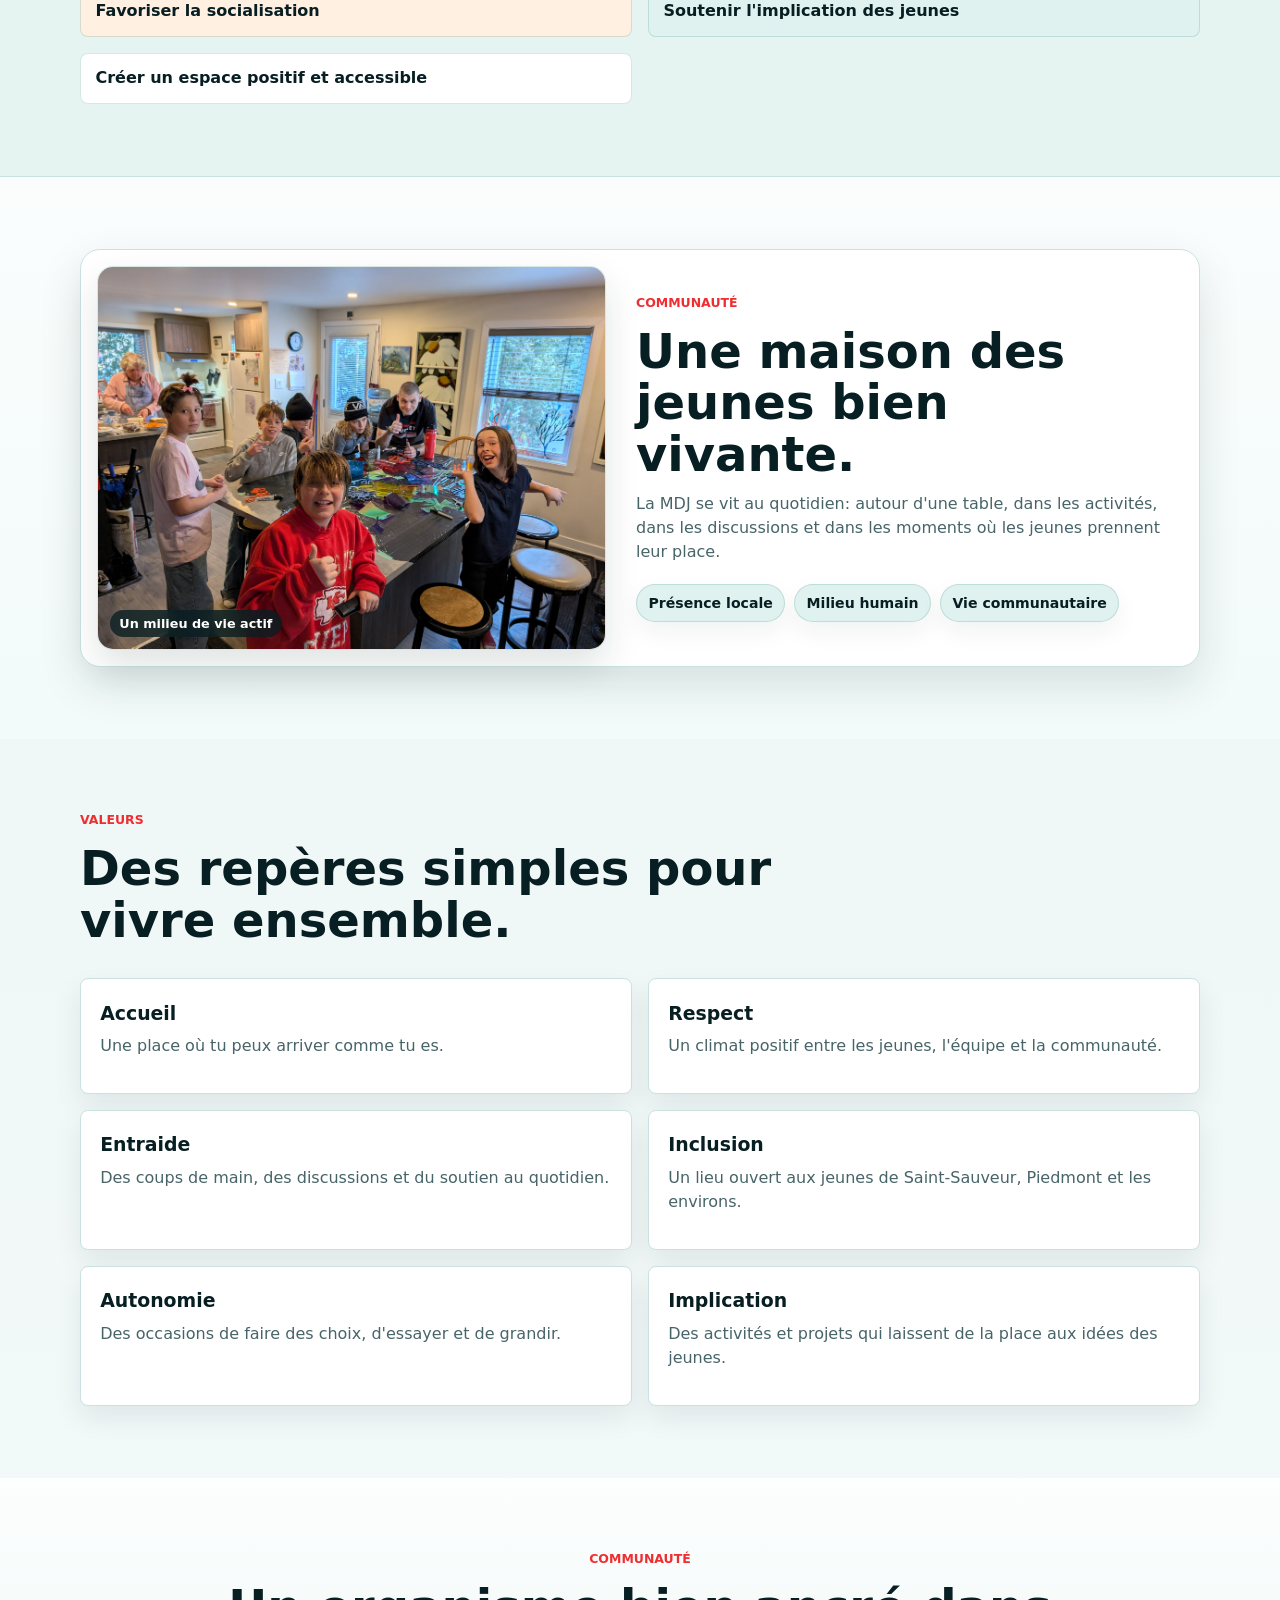
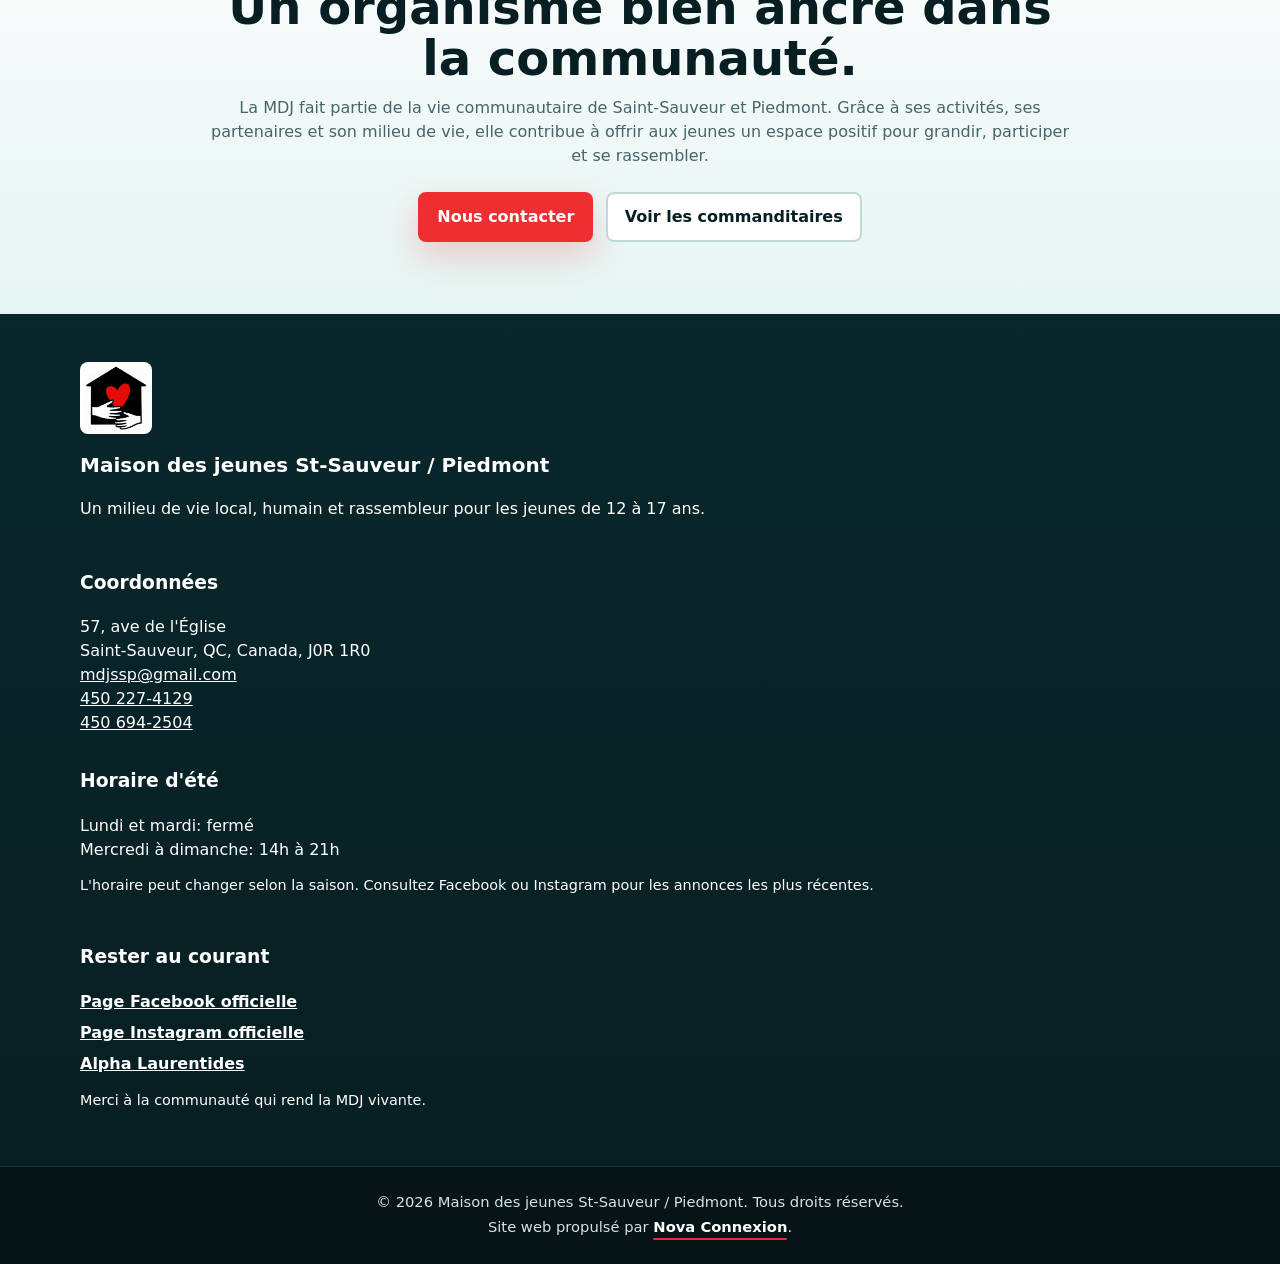
==== commit b9b3c3c4: "Improve MDJ photo variety" ====
--- a/a-propos.html
+++ b/a-propos.html
@@ -47,7 +47,7 @@
             <p>Un organisme bien ancré dans la communauté, fondé en 1990, qui offre aux jeunes un espace positif pour grandir, participer et se rassembler.</p>
           </div>
           <figure class="page-hero-photo">
-            <img src="public/images/photos-mdj/a-propos-groupe-mdj.jpg" alt="Groupe de jeunes autour d'une table à la Maison des jeunes" loading="lazy">
+            <img src="public/images/photos-mdj/mdj-soiree-communautaire.jpg" alt="Rassemblement communautaire dans le milieu de vie de la MDJ" loading="lazy">
             <figcaption>Une présence locale, humaine et vivante depuis 1990</figcaption>
           </figure>
         </div>
--- a/styles.css
+++ b/styles.css
@@ -705,7 +705,12 @@
   aspect-ratio: 16 / 10;
   height: auto;
   object-fit: cover;
+  object-position: center;
   transition: transform 220ms ease;
+}
+
+.zone-photo-focus-lower img {
+  object-position: center 68%;
 }
 
 .zone-card-head {
@@ -1172,7 +1177,7 @@
 
 .page-hero-photo img {
   width: 100%;
-  height: clamp(280px, 33vw, 430px);
+  height: clamp(260px, 30vw, 390px);
   object-fit: cover;
 }
 
@@ -1364,7 +1369,7 @@
 
 .impact-photo img {
   height: 100%;
-  min-height: 420px;
+  min-height: 360px;
   object-fit: cover;
 }
 
@@ -1703,7 +1708,7 @@
 }
 
 .gallery-card-featured img {
-  height: 345px;
+  height: clamp(280px, 29vw, 330px);
 }
 
 .gallery-card figcaption,
@@ -1722,7 +1727,7 @@
 }
 
 .photo-feature img {
-  height: clamp(260px, 36vw, 430px);
+  height: clamp(250px, 32vw, 380px);
 }
 
 .homework-photo {
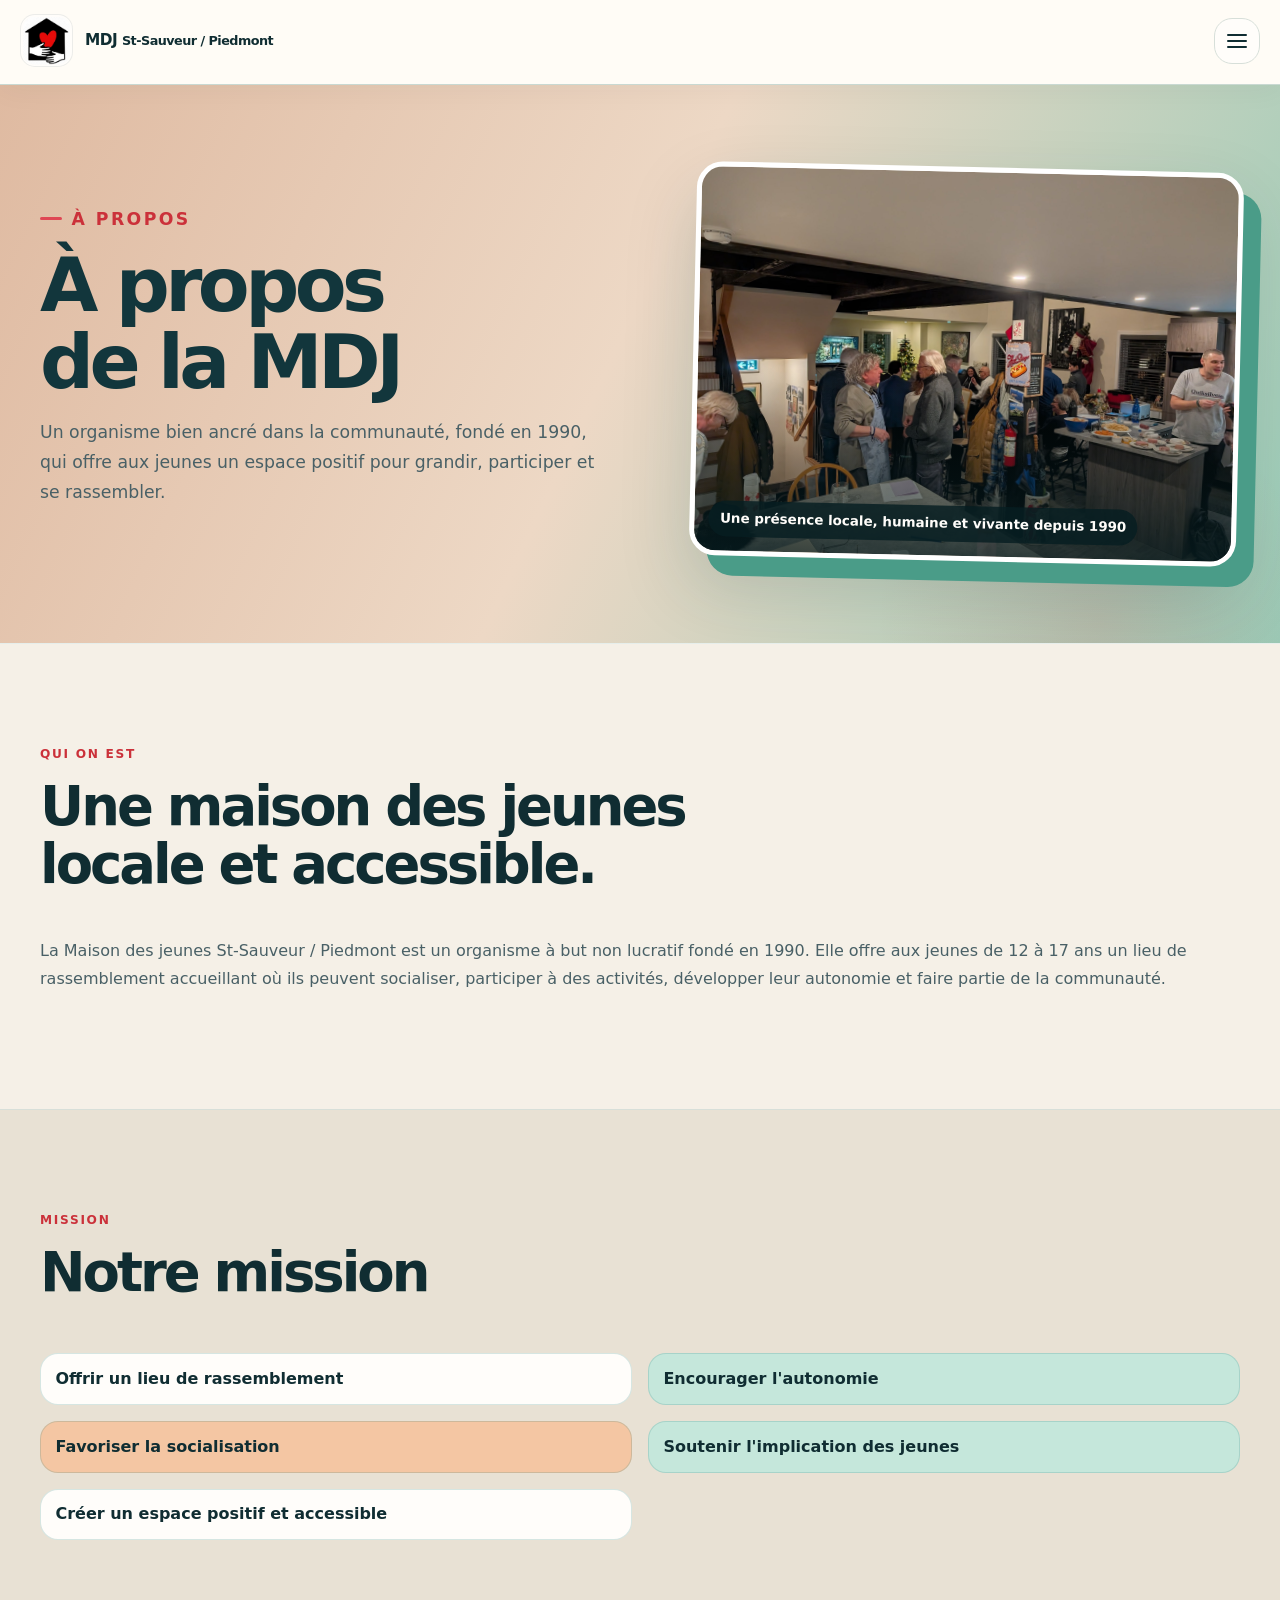
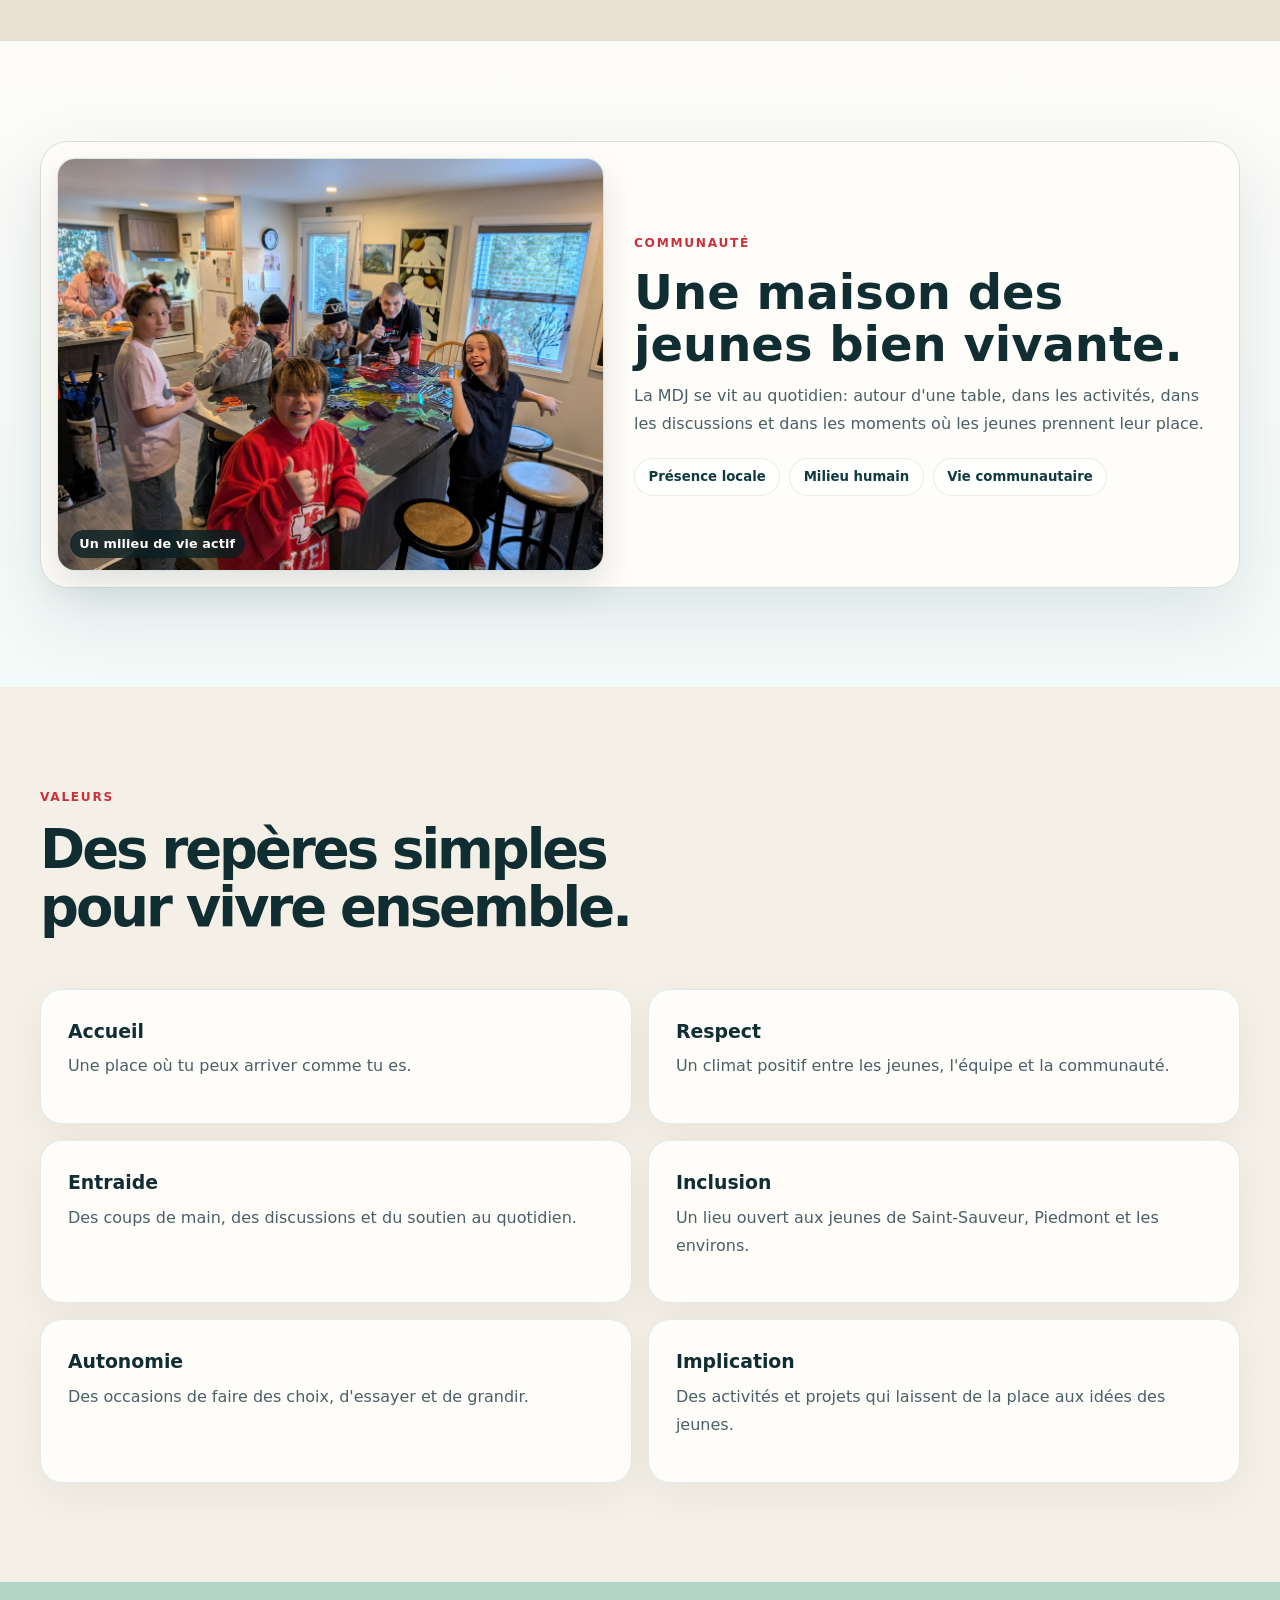
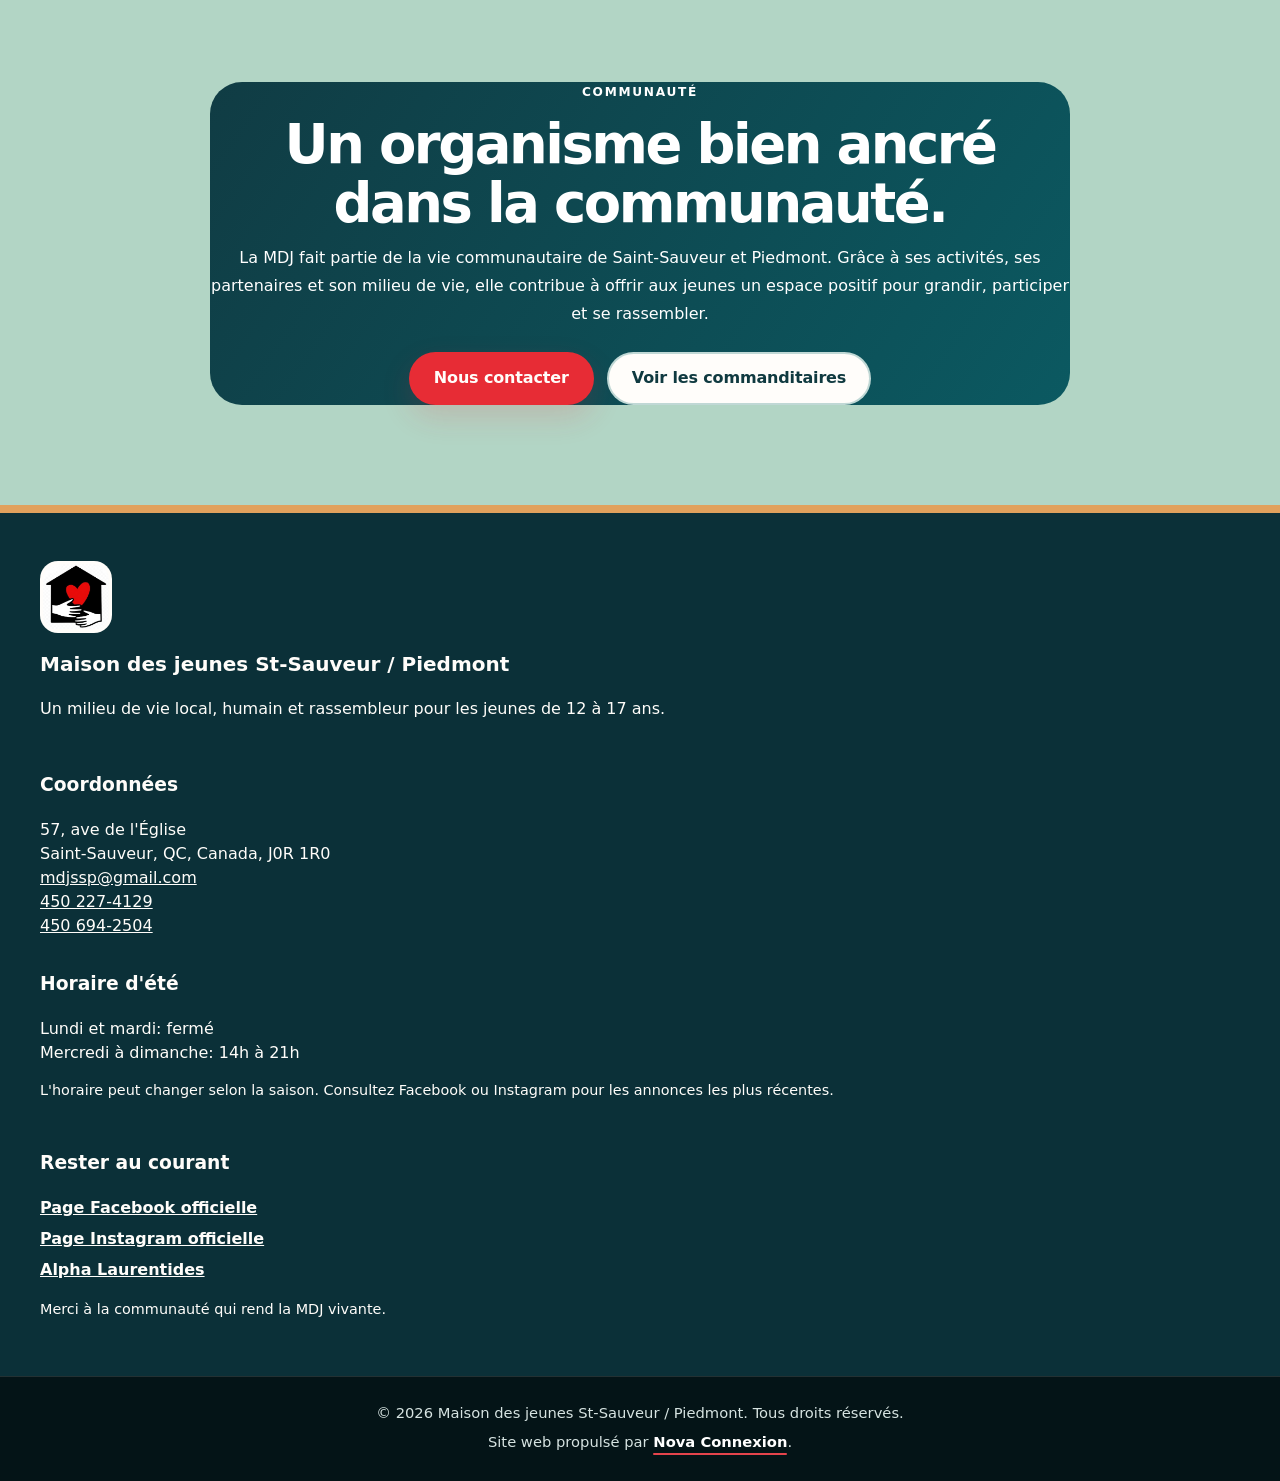
==== commit 4c09d1ed: "Refresh premium MDJ navigation structure" ====
--- a/a-propos.html
+++ b/a-propos.html
@@ -12,28 +12,34 @@
     <a class="skip-link" href="#main">Aller au contenu</a>
     <header class="site-header">
       <nav class="nav-shell" aria-label="Navigation principale">
-        <a class="brand" href="index.html" aria-label="MDJ St-Sauveur / Piedmont - accueil">
+        <a class="brand" href="index.html" aria-label="MDJ St-Sauveur / Piedmont — accueil">
           <img src="public/images/logo-mdj-simple.jpg" alt="Logo de la MDJ St-Sauveur / Piedmont">
-          <span>MDJ St-Sauveur / Piedmont</span>
+          <span>MDJ <small>St-Sauveur / Piedmont</small></span>
         </a>
         <button class="nav-toggle" type="button" aria-controls="site-menu" aria-expanded="false">
           <span class="sr-only">Ouvrir le menu</span>
-          <span aria-hidden="true"></span>
-          <span aria-hidden="true"></span>
-          <span aria-hidden="true"></span>
+          <span aria-hidden="true"></span><span aria-hidden="true"></span><span aria-hidden="true"></span>
         </button>
         <div class="nav-links" id="site-menu">
           <a href="index.html">Accueil</a>
           <a href="ta-mdj.html">Ta MDJ</a>
           <a href="aide-aux-devoirs.html">Aide aux devoirs</a>
-          <a href="alpha-laurentides.html">Alpha Laurentides</a>
-          <a href="commanditaires.html">Commanditaires</a>
+          <details class="nav-more">
+            <summary>Découvrir <span aria-hidden="true">⌄</span></summary>
+            <div class="nav-dropdown">
+              <a href="alpha-laurentides.html">Alpha Laurentides</a>
+              <a href="commanditaires.html">Commanditaires</a>
+              <div class="nav-dropdown-social">
+                <a href="https://www.facebook.com/MDJSSP/?locale=fr_FR" target="_blank" rel="noopener noreferrer">Facebook ↗</a>
+                <a href="https://www.instagram.com/mdjsaintsauveurpiedmont?igsh=MXV3YW92Z3VvaHJkeQ==" target="_blank" rel="noopener noreferrer">Instagram ↗</a>
+              </div>
+            </div>
+          </details>
           <a href="a-propos.html" aria-current="page">À propos</a>
-          <a href="contact.html">Contact</a>
+          <a class="nav-mobile-contact" href="contact.html">Nous joindre</a>
         </div>
         <div class="nav-actions">
-          <a class="nav-cta" href="https://www.facebook.com/MDJSSP/?locale=fr_FR" target="_blank" rel="noopener noreferrer">Facebook</a>
-          <a class="nav-social-link" href="https://www.instagram.com/mdjsaintsauveurpiedmont?igsh=MXV3YW92Z3VvaHJkeQ==" target="_blank" rel="noopener noreferrer" aria-label="Instagram officiel de la MDJ St-Sauveur / Piedmont">Instagram</a>
+          <a class="nav-cta" href="contact.html">Nous joindre <span aria-hidden="true">↗</span></a>
         </div>
       </nav>
     </header>
--- a/styles.css
+++ b/styles.css
@@ -1195,6 +1195,34 @@
   background: rgba(7, 30, 34, 0.82);
   font-size: 0.84rem;
   font-weight: 900;
+}
+
+.alpha-logo-card {
+  display: flex;
+  align-items: center;
+  justify-content: center;
+  min-height: clamp(260px, 30vw, 390px);
+  padding: clamp(1.4rem, 4vw, 2.4rem) clamp(1.25rem, 4vw, 2.2rem) clamp(3.25rem, 5vw, 4rem);
+  background:
+    radial-gradient(circle at 82% 18%, rgba(244, 192, 149, 0.22), transparent 34%),
+    linear-gradient(135deg, rgba(255, 255, 255, 0.98), rgba(223, 242, 239, 0.82));
+}
+
+.alpha-logo-card::after {
+  display: none;
+}
+
+.alpha-logo-card img {
+  width: min(100%, 360px);
+  height: auto;
+  max-height: 270px;
+  object-fit: contain;
+}
+
+.alpha-logo-card figcaption {
+  color: var(--ink);
+  background: rgba(255, 255, 255, 0.92);
+  box-shadow: 0 10px 24px rgba(7, 30, 34, 0.1);
 }
 
 .alpha-hero {
@@ -2567,3 +2595,479 @@
     transition: none !important;
   }
 }
+
+
+/* ============================================================
+   MDJ visual refresh | premium editorial direction | Oct 2026
+   Original structure, identity, logos and content preserved.
+   ============================================================ */
+:root {
+  --paper: #f7faf9;
+  --surface: #ffffff;
+  --surface-warm: #edf5f2;
+  --ink: #102c30;
+  --muted: #52696b;
+  --line: #dce8e5;
+  --teal: #207a72;
+  --teal-dark: #102c30;
+  --soft-teal: #edf6f3;
+  --soft-peach: #fff1e8;
+  --shadow: 0 26px 70px rgba(12, 43, 46, .10);
+  --radius: 18px;
+  --container: 1200px;
+}
+html {
+  background: #f7faf9;
+  font-family: "Inter", "Avenir Next", ui-sans-serif, system-ui, -apple-system, "Segoe UI", sans-serif;
+  font-optical-sizing: auto;
+}
+body { background: #f7faf9; }
+p { line-height: 1.75; }
+.container { width: min(var(--container), calc(100% - 3rem)); }
+.section { padding: clamp(4.5rem, 7.8vw, 7.5rem) 0; }
+.site-header {
+  background: rgba(255, 255, 255, .96);
+  border-color: rgba(16,44,48,.07);
+  box-shadow: 0 5px 30px rgba(16,44,48,.045);
+  backdrop-filter: blur(18px);
+}
+.nav-shell { min-height: 84px; width: min(1420px, calc(100% - 2.5rem)); gap: .9rem; }
+.brand { letter-spacing: -.035em; font-size: .96rem; }
+.brand img { width: 53px; height: 53px; border: 1px solid rgba(16,44,48,.08); border-radius: 15px; padding: .1rem; }
+.nav-links a { font-weight: 650; color: #475f61; border-radius: 10px; }
+.nav-links a[aria-current="page"] { color: var(--ink); background: #eaf5f1; }
+.nav-cta, .btn-primary { background: #e72c35; box-shadow: 0 12px 30px rgba(231,44,53,.16); }
+.btn, .nav-cta, .nav-social-link { border-radius: 999px; letter-spacing: -.01em; }
+.btn { padding: .95rem 1.45rem; min-height: 50px; }
+.btn:hover, .nav-cta:hover, .nav-social-link:hover { transform: translateY(-3px); }
+.eyebrow { font-size: .76rem; letter-spacing: .14em; font-weight: 850; color: #cb313a; }
+.hero, .page-hero {
+  background: #f4f8f6;
+  border-bottom: 1px solid #e6eeeb;
+}
+.hero::before {
+  inset: -20% -10% auto auto;
+  width: 55%;
+  height: 105%;
+  border-radius: 50%;
+  transform: none;
+  background: radial-gradient(circle, rgba(73,152,138,.14), transparent 70%);
+}
+.hero::after { opacity: .18; }
+.hero.section { padding: clamp(4.4rem, 7vw, 8rem) 0; }
+.hero-grid { gap: clamp(2rem, 5vw, 6rem); grid-template-columns: minmax(0, 1.08fr) minmax(0,.92fr); }
+.hero-copy h1 {
+  max-width: 800px;
+  font-size: clamp(2.8rem, 5vw, 5.35rem);
+  line-height: 1.02;
+  letter-spacing: -.055em;
+  font-weight: 870;
+  text-wrap: balance;
+}
+.hero-title-location { letter-spacing: -.06em; }
+.hero-text, .page-hero p { max-width: 610px; font-size: clamp(1.03rem, 1.35vw, 1.19rem); line-height: 1.75; }
+.hero-actions { margin-top: 2rem; }
+.hero-highlights span, .living-statements span {
+  box-shadow: none; background: rgba(255,255,255,.8);
+  border-color: rgba(16,44,48,.09);
+  font-weight: 730; font-size: .83rem; padding: .5rem .85rem;
+}
+.hero-visual {
+  padding: .75rem;
+  gap: .75rem;
+  background: #fff;
+  border: 1px solid rgba(16,44,48,.08);
+  border-radius: 28px;
+  box-shadow: 0 36px 90px rgba(13,56,55,.16);
+  backdrop-filter: none;
+}
+.hero-logo-panel { border-radius: 18px; background: #153f43; }
+.hero-photo-collage { gap: .6rem; }
+.photo-frame, .page-hero-photo, .gallery-card, .moment-card, .living-photo, .impact-photo {
+  overflow: hidden; border-radius: 18px;
+}
+.hero-photo-collage img, .moment-card img, .gallery-card img, .page-hero-photo img, .experience-photo img {
+  transition: transform .7s cubic-bezier(.19,1,.22,1);
+}
+@media (hover: hover) {
+  .moment-card:hover img, .gallery-card:hover img, .experience-item:hover img { transform: scale(1.045); }
+}
+.section-heading { max-width: 790px; margin-bottom: clamp(2rem,4vw,3.4rem); }
+.section-heading h2, .two-column h2, .feature-panel h2, .facebook-shell h2, .cta-shell h2,
+.notice-panel h2, .contact-info h2, .hours-panel h2, .contact-form h2, .map-panel h2 {
+  font-size: clamp(2.1rem, 4.25vw, 4rem);
+  line-height: 1.07;
+  letter-spacing: -.055em;
+  font-weight: 830;
+  text-wrap: balance;
+}
+.section-heading p { max-width: 660px; }
+.living-section { background: #fff; }
+.living-panel {
+  border-radius: 28px;
+  border: 1px solid rgba(16,44,48,.08);
+  box-shadow: 0 26px 80px rgba(16,44,48,.085);
+  overflow: hidden;
+}
+.living-panel h2 { letter-spacing: -.05em; }
+.activities-section {
+  background: #f1f7f4;
+  border-top: 1px solid #e5eee9;
+  border-bottom: 1px solid #e5eee9;
+}
+.zone-card {
+  background: #fff;
+  border: 1px solid #deebe6;
+  border-radius: 20px;
+  box-shadow: 0 8px 28px rgba(16,44,48,.035);
+  transition: transform .28s ease, box-shadow .28s ease, border-color .28s ease;
+}
+.zone-card-music { background: #fff; color: var(--ink); }
+.zone-card-music h3, .zone-card-music p, .zone-card-music li { color: inherit; }
+.zone-card:hover { transform: translateY(-5px); box-shadow: 0 22px 50px rgba(16,44,48,.11); border-color: #b6d4c9; }
+.zone-icon { border-radius: 14px; }
+.zone-card-head h3 { letter-spacing: -.035em; font-weight: 800; }
+.zone-card li { line-height: 1.6; }
+.moments-section { background: #fff; }
+.moments-mosaic { gap: 1rem; }
+.moment-card { border-radius: 22px; }
+.moment-card figcaption, .photo-frame figcaption {
+  border-radius: 999px;
+  font-weight: 750;
+  letter-spacing: .01em;
+}
+.feature-panel, .value-card, .sponsor-card, .alpha-service-card,
+.notice-panel, .hours-panel, .contact-info, .contact-form, .map-panel {
+  border-radius: 22px;
+  border: 1px solid #e0ebe7;
+  box-shadow: 0 12px 42px rgba(16,44,48,.05);
+}
+.feature-panel, .value-card, .sponsor-card { padding: clamp(1.3rem, 2.1vw, 2.15rem); }
+.home-feature-grid, .feature-grid, .card-grid, .sponsor-grid { gap: 1.2rem; }
+.page-hero.section { padding: clamp(4rem, 6.4vw, 7rem) 0; }
+.page-hero h1 {
+  font-size: clamp(3rem, 5.9vw, 6rem);
+  font-weight: 850;
+  line-height: 1.02;
+  letter-spacing: -.06em;
+  text-wrap: balance;
+}
+.page-hero-photo { border-radius: 26px; box-shadow: 0 30px 80px rgba(16,44,48,.13); }
+.experience-list { gap: clamp(2rem,4vw,4.5rem); }
+.experience-item { border-radius: 26px; overflow: hidden; border: 1px solid #e0ebe7; box-shadow: 0 18px 55px rgba(16,44,48,.06); }
+.experience-item h3 { letter-spacing: -.04em; }
+.experience-photo { overflow: hidden; }
+.partner-spotlight, .impact-story, .about-community-panel, .alpha-contact-panel { border-radius: 28px; }
+.facebook-band { background: #12373b; }
+.facebook-shell h2, .cta-shell h2 { letter-spacing: -.045em; }
+.final-cta { background: #f0f5f2; }
+.cta-shell { border-radius: 30px; }
+.site-footer { background: #0e292e; }
+.footer-signature { border-top: 1px solid rgba(255,255,255,.12); }
+.footer-signature a { text-underline-offset: .32em; }
+input, textarea { border-radius: 12px; }
+:focus-visible { outline: 3px solid #e72c35; outline-offset: 4px; }
+@media (max-width: 1200px) {
+  .nav-shell { width: min(100% - 2rem, 1200px); }
+}
+@media (max-width: 850px) {
+  .container { width: min(100% - 2rem, 680px); }
+  .section { padding: 4.2rem 0; }
+  .hero.section, .page-hero.section { padding: 3.7rem 0 4.3rem; }
+  .hero-grid { grid-template-columns: 1fr; gap: 2.25rem; }
+  .hero-copy h1 { font-size: clamp(2.35rem, 7.8vw, 4.2rem); letter-spacing: -.045em; }
+  .page-hero h1 { font-size: clamp(2.7rem, 8.2vw, 4.3rem); }
+  .section-heading h2, .two-column h2, .feature-panel h2, .facebook-shell h2, .cta-shell h2 { font-size: clamp(2.1rem, 6vw, 3.4rem); }
+  .hero-visual { border-radius: 22px; }
+}
+@media (max-width: 480px) {
+  .container { width: calc(100% - 1.5rem); }
+  .section { padding: 3.3rem 0; }
+  .hero.section, .page-hero.section { padding: 3rem 0 3.5rem; }
+  .hero-copy h1 { font-size: clamp(1.95rem, 7.15vw, 2.45rem); letter-spacing: -.055em; line-height: 1.09; }
+  .hero-title-line { white-space: normal; }
+  .hero-title-location { white-space: nowrap; font-size: .88em; }
+  .page-hero h1 { font-size: clamp(2.35rem, 9vw, 3rem); }
+  .section-heading h2, .two-column h2, .facebook-shell h2, .cta-shell h2 { font-size: clamp(2rem, 8.5vw, 2.7rem); }
+  .hero-highlights { gap: .4rem; }
+  .hero-highlights span { font-size: .75rem; }
+  .moment-card { border-radius: 16px; }
+  .zone-card, .feature-panel, .value-card, .sponsor-card { border-radius: 18px; }
+  .nav-shell { width: calc(100% - 1.5rem); }
+}
+
+
+/* MDJ lively visual system — contrasting editorial sections and asymmetrical composition */
+:root {
+  --paper:#fffaf4; --surface:#fff; --surface-warm:#fff0db;
+  --ink:#152b31; --muted:#516368; --line:#e8e4dd;
+  --teal:#087e82; --teal-dark:#103d43;
+  --soft-teal:#d6f4ee; --soft-peach:#ffe4d3;
+  --red:#e93e48; --peach:#ffbd84; --green:#65b69f;
+}
+html, body {background:#fffaf4}
+.hero {
+ background:linear-gradient(120deg,#fff1df 0%,#fff7ef 42%,#e1f5ed 100%);
+}
+.hero::before {background:radial-gradient(circle,rgba(255,175,95,.35) 0%,rgba(255,175,95,0) 67%);width:70%;inset:-30% -25% auto auto;}
+.hero::after {opacity:.12}
+.hero-copy h1 {color:#133940;}
+.hero-copy .eyebrow {color:#d43146;}
+.hero-highlights span:nth-child(1) {background:#fbd9c6;border-color:#f4baa6}
+.hero-highlights span:nth-child(2) {background:#c1e9dc;border-color:#a1d6c7}
+.hero-highlights span:nth-child(3) {background:#ffe4ae;border-color:#f8d393}
+.hero-visual {transform:rotate(1deg);background:#fff;border:6px solid #fff;box-shadow:24px 32px 0 rgba(16,94,90,.10),0 32px 85px rgba(16,44,48,.18)}
+.hero-photo-collage .photo-frame {border-radius:20px}
+.hero-logo-panel {background:#103d43}
+.living-section {background:#fefaf4}
+.living-panel {background:#0c656a;color:white;border:0;box-shadow:18px 24px 0 #d2ede2,0 30px 68px rgba(15,82,84,.12);border-radius:30px}
+.living-panel h2,.living-panel .eyebrow,.living-panel p {color:white}
+.living-panel p {color:#e0f7f3}
+.living-panel .living-badge {background:#f8bc79;color:#19353b;border-color:transparent}
+.living-panel .living-statements span {background:#e0f3ed;color:#164a4c;border-color:transparent;box-shadow:none}
+.living-panel .living-photo {border:5px solid rgba(255,255,255,.94);border-radius:22px}
+.activities-section {background:#e3f2ea;border-top:0;border-bottom:0}
+.activities-section .section-heading h2 {color:#0f5559}
+.activities-section .zone-layout {align-items:start}
+.zone-intro {background:#163e45;color:#fff;border-radius:28px;padding:clamp(1.6rem,3vw,3rem);box-shadow:0 25px 50px rgba(8,58,62,.17)}
+.zone-intro h3,.zone-intro p,.zone-intro .zone-badge {color:#fff}
+.zone-intro p {color:#e4f4ef}
+.zone-intro .zone-badge {background:#ef5a54;border-color:transparent}
+.zone-intro .btn {background:#f3b36d;color:#182f36;box-shadow:none}
+.zone-map {gap:1.1rem}
+.zone-card,.zone-card-music {background:#fff;border:0;border-radius:22px;box-shadow:0 15px 35px rgba(17,73,69,.07)}
+.zone-card:nth-child(2) {background:#fff3e6}
+.zone-card:nth-child(3) {background:#f4fbef}
+.zone-card:nth-child(4) {background:#fef2f0}
+.zone-card:nth-child(5) {background:#e9f5fd}
+.zone-card:nth-child(6) {background:#fff7df}
+.zone-card-head h3 {color:#183a40}
+.zone-photo {overflow:hidden;border-radius:15px}
+.zone-icon {background:#124c51!important;color:#fff!important;border:none!important}
+.zone-card:hover {box-shadow:0 26px 48px rgba(13,80,78,.16)}
+.section-photo-strip {margin-top:clamp(2rem,4vw,4rem)}
+.moments-section {background:#fff9f0}
+.moments-section .section-heading h2 {color:#133f45}
+.moments-mosaic {gap:1rem}
+.moment-card {border:5px solid #fff;box-shadow:0 15px 40px rgba(67,56,38,.1);border-radius:24px}
+.home-feature-grid .feature-panel:nth-child(1),.home-feature-grid .feature-panel:nth-child(2),.home-feature-grid .feature-panel:nth-child(3) {border:0;border-radius:27px}
+.home-feature-grid .feature-panel:nth-child(1){background:#ffdfbe}
+.home-feature-grid .feature-panel:nth-child(2){background:#cde9e2}
+.home-feature-grid .feature-panel:nth-child(3){background:#fae7e4}
+.home-feature-grid .feature-panel h2 {font-size:clamp(1.6rem,2.5vw,2.5rem)}
+.facebook-band {background:#103e44}
+.final-cta {background:#ffd9bc}
+.cta-shell {background:#103e44;color:#fff;border-radius:32px}
+.cta-shell h2,.cta-shell p {color:#fff}
+.page-hero {background:linear-gradient(115deg,#fff0d7 0%,#fffaf3 46%,#d6f0ea 100%)}
+.page-hero-visual {background:linear-gradient(120deg,#fff0dc 0%,#fdfcf7 50%,#d6efe7 100%)}
+.page-hero-photo {border:5px solid #fff;box-shadow:18px 20px 0 #c8e5d7,0 30px 65px rgba(16,44,48,.09)}
+.experience-item:nth-child(odd) {background:#e9f6f0}
+.experience-item:nth-child(even) {background:#fff0e3}
+.experience-item {border:0;box-shadow:0 16px 40px rgba(18,80,78,.07);border-radius:28px}
+.sponsor-grid .sponsor-card:nth-child(3n+1),.alpha-service-card:nth-child(3n+1){background:#e4f4ee}
+.sponsor-grid .sponsor-card:nth-child(3n+2),.alpha-service-card:nth-child(3n+2){background:#fff0df}
+.sponsor-grid .sponsor-card:nth-child(3n),.alpha-service-card:nth-child(3n){background:#fbece8}
+.sponsor-card,.alpha-service-card {border-color:transparent}
+.contact-info,.hours-panel,.contact-form,.map-panel,.notice-panel {background:#fff;box-shadow:0 18px 46px rgba(16,63,65,.07)}
+@media (max-width:850px) {
+ .hero-visual {transform:none;box-shadow:0 16px 38px rgba(16,44,48,.13)}
+ .living-panel {box-shadow:8px 12px 0 #d2ede2}
+ .zone-intro {padding:1.6rem}
+}
+@media (max-width:480px) {
+ .living-panel {border-radius:22px}
+ .zone-intro {border-radius:22px}
+ .hero-copy h1 {font-size:clamp(1.85rem,7vw,2.4rem)}
+ .hero-title-location {font-size:.88em}
+}
+
+
+/* MDJ — composition pass: editorial layouts, rhythm and photo-led storytelling */
+@media (min-width: 1060px) {
+  .hero-grid {grid-template-columns:minmax(0,1fr) minmax(0,1fr);gap:clamp(3rem,5.5vw,6.5rem)}
+  .hero-copy {padding-block:1.5rem}
+  .hero-visual {margin-right:1rem}
+  .living-panel {grid-template-columns:.82fr 1.18fr;gap:clamp(3rem,6vw,7rem);padding:clamp(2.5rem,5vw,5rem)}
+  .living-panel > div:first-child {align-self:start;position:sticky;top:120px}
+  .zone-layout {grid-template-columns:minmax(270px,.62fr) minmax(0,1.65fr);gap:clamp(1.5rem,3vw,3rem)}
+  .zone-intro {align-self:stretch;justify-content:center}
+  .zone-map {grid-template-columns:repeat(6,minmax(0,1fr));gap:1rem;padding:0;background:transparent;border:0;box-shadow:none}
+  .zone-map > .zone-card {grid-column:span 2}
+  .zone-map > .zone-card:nth-child(1),.zone-map > .zone-card:nth-child(4) {grid-column:span 3}
+  .zone-map > .zone-card:nth-child(1) .zone-photo,.zone-map > .zone-card:nth-child(4) .zone-photo {min-height:235px}
+  .zone-map > .zone-card:nth-child(1) img,.zone-map > .zone-card:nth-child(4) img {height:235px;object-fit:cover}
+  .moments-mosaic {grid-template-columns:1.32fr 1fr 1fr;grid-auto-rows:220px}
+  .home-feature-grid {grid-template-columns:1.25fr 1fr 1fr;align-items:stretch}
+  .page-hero-grid {grid-template-columns:1fr .95fr;gap:clamp(3rem,6vw,7rem)}
+  .experience-item:nth-child(even) .experience-photo {order:2}
+}
+.zone-intro {position:relative;isolation:isolate;overflow:hidden}
+.zone-intro::after {content:"";position:absolute;width:240px;height:240px;border:40px solid rgba(255,190,118,.15);border-radius:50%;right:-145px;top:-120px;z-index:-1}
+.zone-map .zone-card {transition:transform .28s ease,box-shadow .28s ease}
+.zone-card .zone-photo img {transition:transform .55s ease}
+@media (hover:hover) {
+ .zone-card:hover .zone-photo img {transform:scale(1.06)}
+}
+.moments-section .section-heading {display:grid;grid-template-columns:1.5fr 1fr;column-gap:2rem;max-width:none;align-items:end}
+.moments-section .section-heading .eyebrow {grid-column:1/-1}
+.moments-section .section-heading h2 {margin-bottom:0}
+.moments-section .section-heading p:last-child {max-width:410px}
+.moment-card figcaption {max-width:calc(100% - 1.6rem)}
+.section-photo-strip .photo-frame {box-shadow:0 14px 42px rgba(12,55,53,.10)}
+.home-feature-grid .feature-panel {position:relative;overflow:hidden;display:flex;flex-direction:column;align-items:flex-start;min-height:355px;padding:clamp(1.5rem,2.5vw,2.75rem)}
+.home-feature-grid .feature-panel::after {content:"";position:absolute;right:-55px;top:-60px;width:160px;height:160px;border-radius:50%;border:32px solid rgba(255,255,255,.26);pointer-events:none}
+.home-feature-grid .feature-panel .btn {margin-top:auto}
+.home-feature-grid .feature-panel p:not(.eyebrow) {margin-bottom:2rem}
+.page-hero .page-hero-copy {padding-block:1rem}
+.page-hero-photo img {object-fit:cover}
+@media (max-width:1059px) {
+ .zone-map {background:transparent;border:0;box-shadow:none;padding:0}
+ .living-panel > div:first-child {position:static}
+}
+@media (max-width:850px) {
+ .moments-section .section-heading {display:block}
+ .moments-section .section-heading h2 {margin-bottom:.8rem}
+ .home-feature-grid .feature-panel {min-height:0;padding:1.65rem}
+ .home-feature-grid .feature-panel .btn {margin-top:.6rem}
+ .zone-map > .zone-card:nth-child(1),.zone-map > .zone-card:nth-child(4) {grid-column:auto}
+}
+@media (max-width:480px) {
+ .home-feature-grid .feature-panel {padding:1.4rem}
+ .moments-mosaic {gap:.7rem}
+}
+
+
+/* Creative direction 04 — bolder photography, purposeful negative space, cleaner navigation */
+:root { --display-tracking:-.063em; }
+.hero.section {padding-top:clamp(5rem,8vw,8.6rem);padding-bottom:clamp(5rem,8vw,8.6rem)}
+.hero-copy {position:relative}
+.hero-copy::before {content:"";display:block;width:70px;height:7px;border-radius:50px;background:#e93e48;margin-bottom:1.75rem}
+.hero-copy h1 {font-size:clamp(3rem,5.05vw,5.6rem);line-height:.99;letter-spacing:var(--display-tracking)}
+.hero-copy .hero-text {max-width:550px;font-weight:460}
+.hero-visual {display:block;padding:0;background:transparent;border:0;box-shadow:none;transform:none;margin:0;overflow:visible}
+.hero-photo-collage {display:grid;grid-template-columns:1.17fr .83fr;grid-template-rows:240px 240px;gap:.8rem;transform:rotate(1.2deg)}
+.hero-photo-collage .photo-frame {margin:0;border:5px solid white;box-shadow:0 18px 38px rgba(16,64,59,.12);border-radius:23px}
+.hero-photo-collage .photo-frame-large {grid-row:1 / span 2}
+.hero-photo-collage .photo-frame img {width:100%;height:100%;object-fit:cover}
+.hero-logo-panel {position:absolute;top:auto;bottom:-2rem;left:-2rem;z-index:5;width:min(350px,70%);padding:.6rem .8rem;box-shadow:0 25px 55px rgba(15,56,59,.20);border:3px solid white;transform:rotate(-3deg)}
+.hero-logo-panel img {width:65px;height:65px;object-fit:contain;padding:.25rem}
+.hero-logo-panel p {font-size:.86rem}
+.hero-floating-badge {top:-1.2rem;right:-1.2rem;background:#f2b56e;color:#153c41;border:3px solid white;transform:rotate(5deg);font-size:.79rem;box-shadow:0 10px 25px rgba(14,53,52,.12)}
+.hero .activity-board {display:none}
+.living-section {padding-top:clamp(6rem,9vw,9.5rem)}
+.living-panel h2 {font-size:clamp(2.45rem,4.2vw,4.3rem);letter-spacing:-.06em;line-height:1.03}
+.living-panel > div:last-child > p:first-child {font-size:1.12rem}
+.zone-map {isolation:isolate}
+.zone-card {overflow:hidden}
+.zone-photo {margin:-.4rem -.4rem 1rem;overflow:hidden;border-radius:16px 16px 10px 10px}
+.zone-card-head h3 {font-size:clamp(1.25rem,1.7vw,1.75rem)}
+.zone-card .zone-icon {font-size:.72rem;letter-spacing:.04em}
+.zone-card li {font-size:.93rem}
+.moments-section {position:relative;overflow:hidden}
+.moments-section::before {content:"";position:absolute;left:-180px;top:50px;width:340px;height:340px;border:65px solid rgba(255,175,91,.15);border-radius:50%;pointer-events:none}
+.moments-mosaic .moment-card:nth-child(2) {transform:translateY(-12px)}
+.moments-mosaic .moment-card:nth-child(4) {transform:translateY(12px)}
+.home-feature-grid .feature-panel:nth-child(1) .eyebrow,.home-feature-grid .feature-panel:nth-child(2) .eyebrow,.home-feature-grid .feature-panel:nth-child(3) .eyebrow {color:#9c3344}
+.home-feature-grid .feature-panel h2 {letter-spacing:-.05em;line-height:1.12}
+.facebook-shell h2 {max-width:750px}
+.page-hero .eyebrow {display:inline-flex;align-items:center;gap:.6rem}
+.page-hero .eyebrow::before {content:"";width:22px;height:3px;background:#df4754;border-radius:2px}
+.page-hero-photo {transform:rotate(1.3deg)}
+.site-footer {border-top:8px solid #efb773}
+@media (max-width:1059px) {
+ .hero-photo-collage {grid-template-rows:200px 200px}
+ .hero-logo-panel {left:-.5rem;bottom:-1.1rem}
+}
+@media (max-width:850px) {
+ .hero.section {padding-top:4rem;padding-bottom:5rem}
+ .hero-photo-collage {grid-template-rows:200px 200px;transform:none}
+ .hero-floating-badge {top:-.7rem;right:-.3rem;transform:rotate(3deg)}
+ .hero-logo-panel {left:.25rem;bottom:-1.6rem;transform:rotate(-2deg)}
+ .moments-mosaic .moment-card:nth-child(2),.moments-mosaic .moment-card:nth-child(4) {transform:none}
+ .page-hero-photo {transform:none}
+}
+@media (max-width:480px) {
+ .hero-copy::before {width:48px;height:5px;margin-bottom:1.15rem}
+ .hero-copy h1 {font-size:clamp(1.91rem,7.13vw,2.45rem);letter-spacing:-.048em;line-height:1.07}
+ .hero-photo-collage {grid-template-rows:150px 150px;gap:.45rem}
+ .hero-photo-collage .photo-frame {border-width:3px;border-radius:13px}
+ .hero-logo-panel {width:min(270px,82%);padding:.42rem .55rem}
+ .hero-logo-panel img {width:48px;height:48px}
+ .hero-logo-panel p {font-size:.7rem}
+ .hero-floating-badge {font-size:.64rem;max-width:160px}
+ .living-section {padding-top:4.5rem}
+ .living-panel h2 {font-size:clamp(2rem,8vw,2.8rem)}
+}
+
+
+/* Palette 2026 — rich petrol, saturated teal and warm coral. */
+:root {
+ --paper:#f5f0e7;
+ --surface:#fffdfa;
+ --surface-warm:#e8e1d4;
+ --ink:#102d32;
+ --muted:#496066;
+ --line:#d7dfd9;
+ --teal:#006f73;
+ --teal-dark:#103a40;
+ --soft-teal:#c5e7db;
+ --soft-peach:#f4c6a3;
+ --peach:#f1aa73;
+ --red:#e5444c;
+ --green:#257d70;
+}
+html,body{background:#f5f0e7;color:var(--ink)}
+.site-header{background:rgba(255,252,246,.97);border-bottom:1px solid #c9d9d2}
+.nav-links a[aria-current="page"]{background:#cce8df;color:#104b50}
+.hero{background:linear-gradient(120deg,#ead1b7 0%,#f0d9c1 39%,#83c1ab 100%)}
+.hero::before{background:radial-gradient(circle,rgba(0,96,99,.28),transparent 70%)}
+.hero-copy .eyebrow{color:#a12538}
+.hero-copy h1{color:#092f36}
+.hero-highlights span:nth-child(1){background:#126c70;border-color:#126c70;color:white}
+.hero-highlights span:nth-child(2){background:#d34b50;border-color:#d34b50;color:white}
+.hero-highlights span:nth-child(3){background:#edaf64;border-color:#e3a456;color:#20383b}
+.hero-floating-badge{background:#f0aa68;color:#123940}
+.hero-logo-panel{background:#10363c}
+.living-section{background:#e9e0d5}
+.living-panel{background:linear-gradient(140deg,#07565c,#0a7672 62%,#11615b);box-shadow:18px 24px 0 #c3d8cd,0 30px 70px rgba(6,61,65,.18)}
+.activities-section{background:#badbd0}
+.activities-section .section-heading h2{color:#103b40}
+.zone-intro{background:linear-gradient(145deg,#0d3e47,#12616a);box-shadow:0 22px 60px rgba(8,50,57,.22)}
+.zone-intro .zone-badge{background:#d6474a;color:white}
+.zone-map .zone-card:nth-child(1){background:#fff0de}
+.zone-map .zone-card:nth-child(2){background:#edbc91}
+.zone-map .zone-card:nth-child(3){background:#d6e9c8}
+.zone-map .zone-card:nth-child(4){background:#f3b4aa}
+.zone-map .zone-card:nth-child(5){background:#bfdfec}
+.zone-map .zone-card:nth-child(6){background:#f0d59b}
+.zone-card{box-shadow:0 12px 30px rgba(9,67,66,.12)}
+.zone-card .zone-icon{background:#0b4e54!important}
+.section-photo-strip .photo-frame{box-shadow:0 18px 42px rgba(9,65,63,.14)}
+.moments-section{background:#18494e}
+.moments-section .section-heading h2,.moments-section .section-heading p{color:#fff7ed}
+.moments-section .section-heading .eyebrow{color:#ffc27e}
+.moments-section .moment-card{border-color:#f7f0e5;box-shadow:0 15px 45px rgba(4,31,34,.28)}
+.moments-section::before{border-color:rgba(242,171,111,.12)}
+.home-feature-grid .feature-panel:nth-child(1){background:#efa967}
+.home-feature-grid .feature-panel:nth-child(2){background:#a9d5c1}
+.home-feature-grid .feature-panel:nth-child(3){background:#e9a7a2}
+.home-feature-grid .feature-panel h2{color:#18353b}
+.home-feature-grid .feature-panel p:not(.eyebrow){color:#354c50}
+.facebook-band{background:#0b333b}
+.final-cta{background:#b2d5c5}
+.cta-shell{background:linear-gradient(125deg,#103c44,#0b5961)}
+.page-hero,.page-hero-visual{background:linear-gradient(115deg,#dfbaa1 0%,#edd8c5 48%,#99cbb7 100%)}
+.page-hero h1{color:#12363c}
+.page-hero-photo{box-shadow:18px 20px 0 #4a9c88,0 30px 70px rgba(12,55,58,.17)}
+.experience-item:nth-child(odd){background:#c2dfd0}
+.experience-item:nth-child(even){background:#f1c59e}
+.sponsor-grid .sponsor-card:nth-child(3n+1),.alpha-service-card:nth-child(3n+1){background:#c0dfd0}
+.sponsor-grid .sponsor-card:nth-child(3n+2),.alpha-service-card:nth-child(3n+2){background:#f1c9a0}
+.sponsor-grid .sponsor-card:nth-child(3n),.alpha-service-card:nth-child(3n){background:#edb9b5}
+.site-footer{background:#0b3038;border-top:8px solid #e1a15d}
+@media(max-width:850px){
+ .hero{background:linear-gradient(155deg,#efdbc8,#b6d9c8)}
+ .activities-section{background:#c1ddd1}
+ .moments-section .section-heading p{color:#e9f4ef}
+}
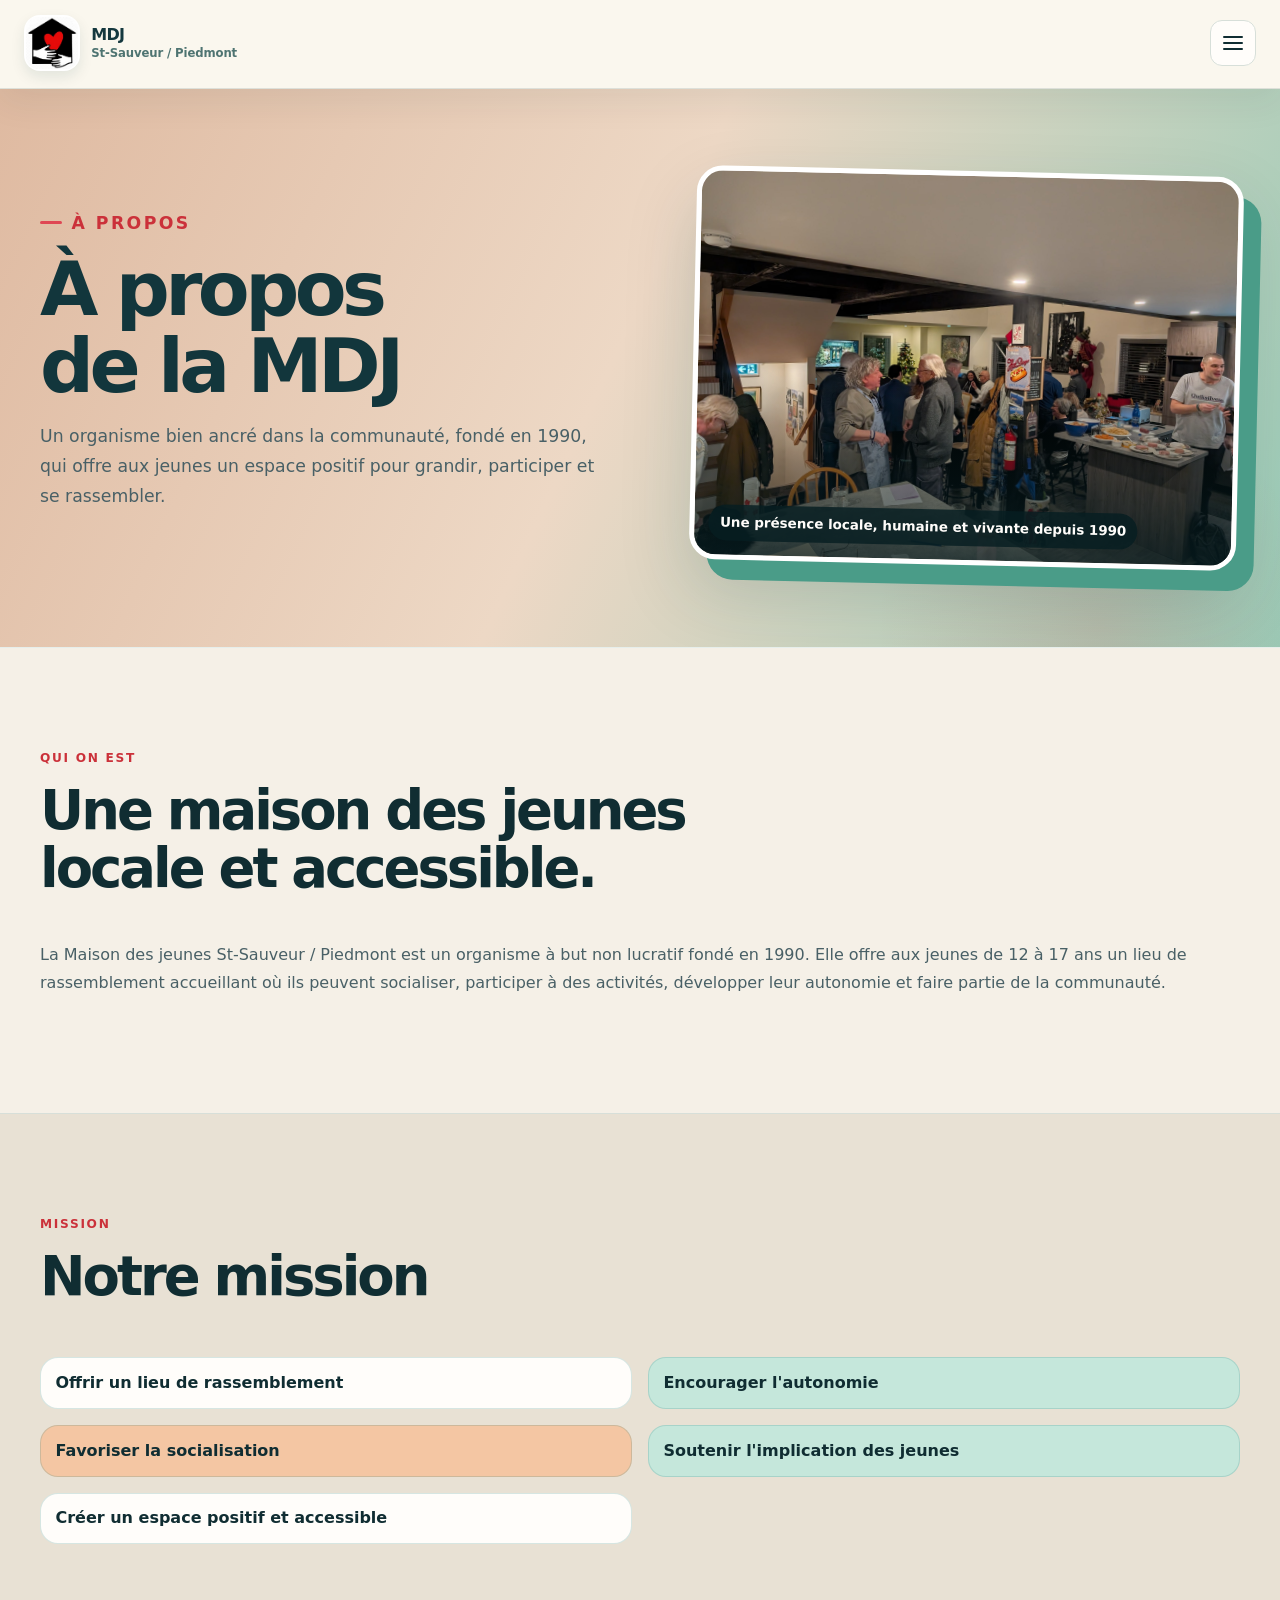
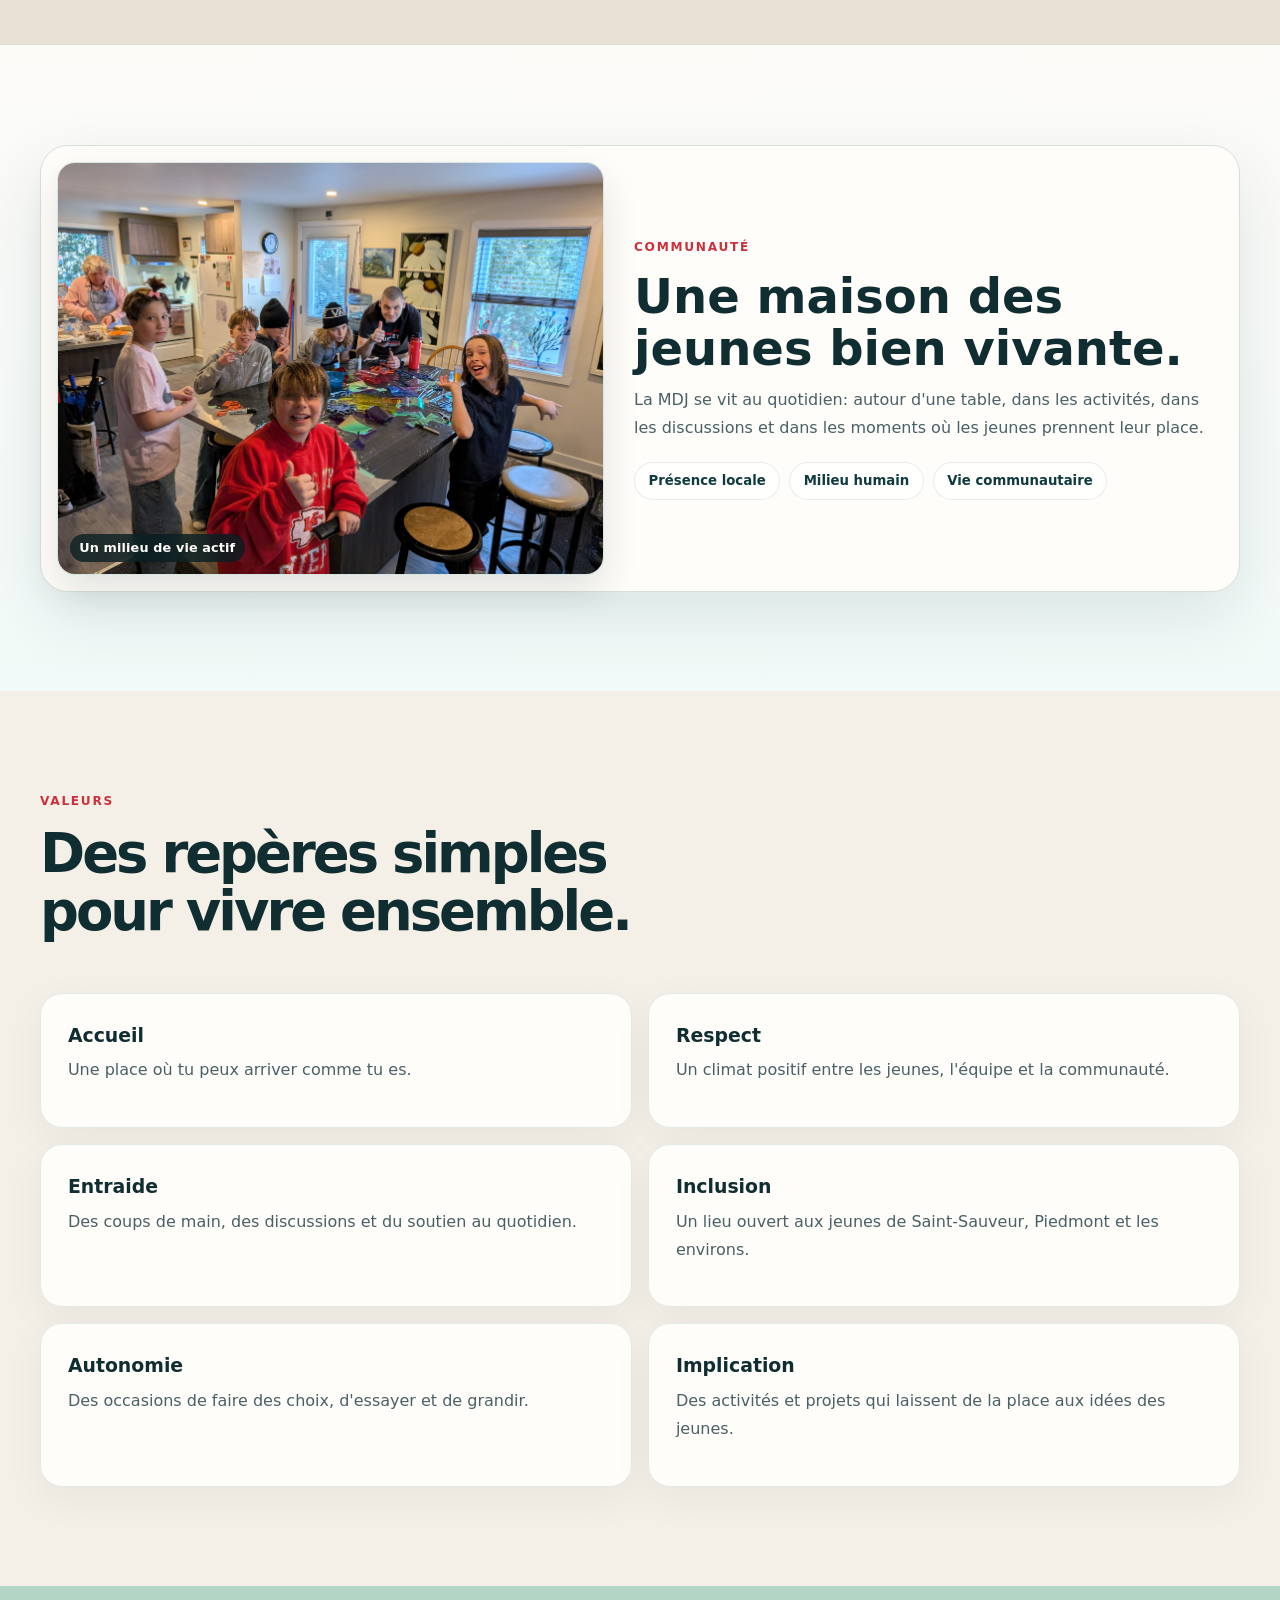
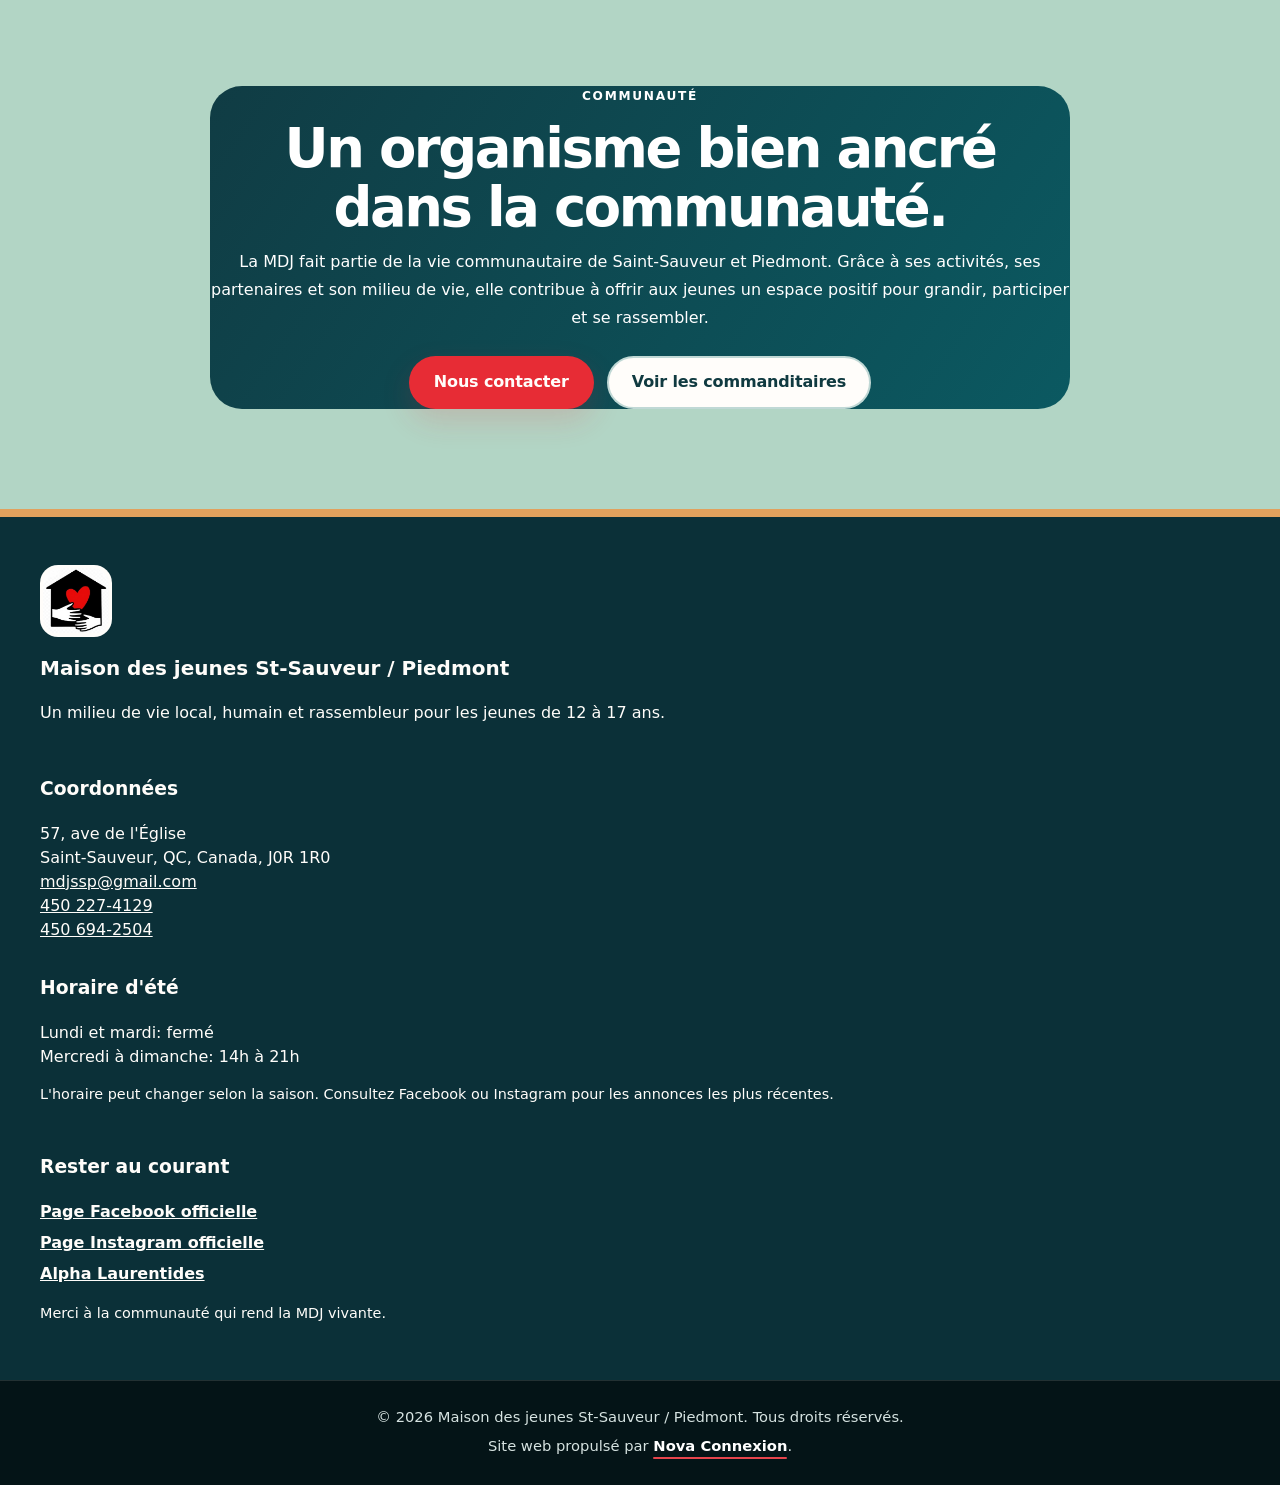
==== commit 3734e240: "Fix navigation without broken submenu" ====
--- a/a-propos.html
+++ b/a-propos.html
@@ -24,17 +24,8 @@
           <a href="index.html">Accueil</a>
           <a href="ta-mdj.html">Ta MDJ</a>
           <a href="aide-aux-devoirs.html">Aide aux devoirs</a>
-          <details class="nav-more">
-            <summary>Découvrir <span aria-hidden="true">⌄</span></summary>
-            <div class="nav-dropdown">
-              <a href="alpha-laurentides.html">Alpha Laurentides</a>
-              <a href="commanditaires.html">Commanditaires</a>
-              <div class="nav-dropdown-social">
-                <a href="https://www.facebook.com/MDJSSP/?locale=fr_FR" target="_blank" rel="noopener noreferrer">Facebook ↗</a>
-                <a href="https://www.instagram.com/mdjsaintsauveurpiedmont?igsh=MXV3YW92Z3VvaHJkeQ==" target="_blank" rel="noopener noreferrer">Instagram ↗</a>
-              </div>
-            </div>
-          </details>
+          <a href="alpha-laurentides.html">Alpha Laurentides</a>
+          <a href="commanditaires.html">Commanditaires</a>
           <a href="a-propos.html" aria-current="page">À propos</a>
           <a class="nav-mobile-contact" href="contact.html">Nous joindre</a>
         </div>
--- a/styles.css
+++ b/styles.css
@@ -3071,3 +3071,180 @@
  .activities-section{background:#c1ddd1}
  .moments-section .section-heading p{color:#e9f4ef}
 }
+
+
+/* Navigation premium | 2026 */
+.site-header{z-index:100;background:rgba(250,247,239,.96);border-bottom:1px solid rgba(10,59,61,.12);box-shadow:0 12px 36px rgba(14,45,48,.07)}
+.nav-shell{width:min(1380px,calc(100% - 3rem));min-height:88px;gap:clamp(1rem,2vw,2.3rem)}
+.brand{gap:.7rem;font-size:1rem;letter-spacing:-.045em;line-height:1.05;color:#14383e}
+.brand img{width:56px;height:56px;border:0;border-radius:16px;box-shadow:0 6px 14px rgba(8,56,58,.1);background:#fff}
+.brand span{display:grid;gap:.22rem;white-space:normal;font-weight:900}
+.brand small{display:block;font-size:.73rem;font-weight:700;letter-spacing:-.01em;color:#4e7471;white-space:nowrap}
+.nav-links{gap:.15rem;align-items:center}
+.nav-links>a,.nav-more>summary{font-size:.87rem;font-weight:760;letter-spacing:-.012em;padding:.78rem .9rem;color:#244c4e;border-radius:13px;text-decoration:none;white-space:nowrap}
+.nav-links>a:hover,.nav-more>summary:hover,.nav-links>a[aria-current="page"],.nav-more>summary.has-current{color:#0b5255;background:#d8eee4}
+.nav-more{position:relative;z-index:15}
+.nav-more>summary{display:flex;align-items:center;gap:.5rem;list-style:none;cursor:pointer;user-select:none}
+.nav-more>summary::-webkit-details-marker{display:none}
+.nav-more>summary span{font-size:1.2rem;line-height:.7;transition:transform .2s}
+.nav-more[open]>summary span{transform:rotate(180deg)}
+.nav-dropdown{position:absolute;top:calc(100% + 13px);right:-30px;min-width:252px;padding:.55rem;border:1px solid #d5e2da;border-radius:20px;background:#fffdf9;box-shadow:0 22px 65px rgba(5,46,50,.2);display:grid;gap:.12rem}
+.nav-dropdown::before{content:"";position:absolute;height:14px;top:-14px;left:0;right:0}
+.nav-dropdown>a{padding:.9rem 1rem;font-size:.87rem;color:#244c4e;font-weight:750;border-radius:11px;text-decoration:none}
+.nav-dropdown>a:hover,.nav-dropdown>a[aria-current="page"]{background:#e1f2e9;color:#0a585d}
+.nav-dropdown-social{border-top:1px solid #e0e8e0;margin-top:.4rem;padding:.65rem .3rem .3rem;display:flex;justify-content:space-between;gap:.35rem}
+.nav-dropdown-social a{font-size:.75rem;font-weight:750;color:#0c666b;text-decoration:none;padding:.3rem}
+.nav-dropdown-social a:hover{text-decoration:underline}
+.nav-actions{margin-left:.35rem}
+.nav-actions .nav-cta{min-height:46px;min-width:0;padding:.81rem 1.2rem;border:0;border-radius:999px;background:#e5444c;color:white;white-space:nowrap;font-size:.85rem;font-weight:820;box-shadow:0 10px 23px rgba(202,45,61,.2)}
+.nav-cta span{margin-left:.35rem;font-size:1.05rem}
+.nav-mobile-contact{display:none!important}
+.nav-toggle{border-radius:12px}
+@media(max-width:1150px){
+ .nav-shell{min-height:74px;flex-wrap:nowrap;gap:.75rem}
+ .brand{margin-right:auto}
+ .nav-toggle{display:block;flex:0 0 auto;margin-left:auto;order:3}
+ .nav-actions{display:flex;margin-left:auto;order:2}
+ .nav-shell>.nav-links{display:none!important}
+ .nav-shell.is-open>.nav-links{display:flex!important;position:absolute;top:100%;left:0;right:0;max-height:calc(100dvh - 74px);overflow-y:auto;flex-direction:column;align-items:stretch;gap:.15rem;padding:1rem max(1rem,calc((100vw - 900px)/2));margin:0;background:#fffaf3;border-top:1px solid #dce7de;box-shadow:0 24px 40px rgba(8,52,56,.18)}
+ .nav-shell.is-open>.nav-links>a,.nav-shell.is-open .nav-more>summary{min-height:48px;display:flex;align-items:center;padding:.88rem 1rem;font-size:1rem}
+ .nav-shell.is-open .nav-more{width:100%}
+ .nav-shell.is-open .nav-more>summary{justify-content:space-between}
+ .nav-dropdown{position:static;min-width:0;padding:.4rem;margin:.2rem 0 .7rem;border:1px solid #e3e9e0;border-radius:14px;box-shadow:none;background:#f5f5ed}
+ .nav-dropdown::before{display:none}
+ .nav-dropdown>a{padding:.85rem 1rem}
+ .nav-shell.is-open .nav-mobile-contact{display:flex!important;background:#d9eee2;color:#0b5157}
+}
+@media(max-width:620px){
+ .nav-shell{width:calc(100% - 1.5rem);min-height:69px}
+ .brand img{width:44px;height:44px}
+ .brand{gap:.55rem;font-size:.92rem}
+ .brand small{font-size:.64rem}
+ .nav-actions{display:none}
+ .nav-toggle{order:2}
+ .nav-shell.is-open>.nav-links{max-height:calc(100dvh - 69px)}
+}
+@media(max-width:370px){.brand{font-size:.84rem}.brand small{font-size:.57rem}}
+
+
+/* Correction: dropdown "Découvrir" — desktop et mobile */
+.site-header,.nav-shell,.nav-links,.nav-more {overflow:visible}
+.nav-links {flex:0 1 auto;min-width:0}
+.nav-more {display:block;flex:0 0 auto;align-self:center}
+.nav-more>summary {height:44px;min-width:120px;display:inline-flex;justify-content:center;align-items:center;gap:.55rem;box-sizing:border-box}
+.nav-more>summary span {display:inline-block;line-height:1;font-size:1.08rem}
+.nav-more[open]>summary {color:#0b5255;background:#d8eee4}
+.nav-more:not([open])>.nav-dropdown {display:none!important}
+.nav-more[open]>.nav-dropdown {display:flex!important;flex-direction:column;align-items:stretch;z-index:200}
+.nav-more .nav-dropdown>a {display:block;white-space:normal;width:100%;line-height:1.35}
+.nav-more .nav-dropdown-social {display:flex;flex-direction:row;flex-wrap:wrap;align-items:center}
+.nav-more .nav-dropdown-social a {display:inline-block;white-space:nowrap}
+@media(min-width:1151px) {
+  .nav-more[open]>.nav-dropdown {position:absolute;top:calc(100% + 8px);left:50%;right:auto;transform:translateX(-50%);width:270px;max-width:min(320px,calc(100vw - 32px))}
+}
+@media(max-width:1150px) {
+  .nav-shell.is-open>.nav-links {width:100%;box-sizing:border-box}
+  .nav-shell.is-open .nav-more {display:block;align-self:stretch;width:100%}
+  .nav-shell.is-open .nav-more>summary {display:flex;width:100%;height:auto;min-height:48px;justify-content:space-between}
+  .nav-more[open]>.nav-dropdown {position:static;transform:none;width:100%;max-width:100%;margin:.25rem 0 .6rem;box-sizing:border-box}
+  .nav-shell.is-open .nav-more .nav-dropdown>a {display:block;min-height:44px;padding:.8rem .9rem}
+}
+
+
+/* Final header fix: compact anchored drawer, no oversized desktop overlay */
+@media (max-width:1150px) {
+ .site-header .nav-shell {position:relative}
+ .site-header .nav-shell.is-open > .nav-links {
+   position:absolute!important;
+   top:calc(100% + 1px)!important;
+   left:auto!important;
+   right:0!important;
+   width:min(390px,calc(100vw - 24px))!important;
+   max-width:calc(100vw - 24px)!important;
+   padding:14px!important;
+   max-height:calc(100dvh - 95px)!important;
+   margin:0!important;
+   display:flex!important;
+   flex-direction:column!important;
+   align-items:stretch!important;
+   gap:3px!important;
+   overflow-y:auto!important;
+   overflow-x:hidden!important;
+   border:1px solid #d6e3da!important;
+   border-radius:0 0 22px 22px!important;
+   background:#fffaf3!important;
+   box-shadow:0 25px 65px rgba(4,47,52,.24)!important;
+   box-sizing:border-box!important;
+   z-index:200!important;
+ }
+ .site-header .nav-shell:not(.is-open) > .nav-links {display:none!important}
+ .site-header .nav-shell.is-open > .nav-links > a,
+ .site-header .nav-shell.is-open > .nav-links > .nav-more > summary {
+   width:100%!important;
+   min-height:46px!important;
+   box-sizing:border-box!important;
+   padding:12px 14px!important;
+   border-radius:12px!important;
+   text-align:left!important;
+   font-size:.95rem!important;
+   background:transparent;
+ }
+ .site-header .nav-shell.is-open > .nav-links > a:hover,
+ .site-header .nav-shell.is-open > .nav-links > .nav-more > summary:hover,
+ .site-header .nav-shell.is-open > .nav-links > a[aria-current="page"] {
+   background:#dceee6!important;
+ }
+ .site-header .nav-shell.is-open .nav-more {
+   display:block!important;
+   position:relative!important;
+   align-self:stretch!important;
+   width:100%!important;
+   min-width:0!important;
+ }
+ .site-header .nav-shell.is-open .nav-more > summary {
+   display:flex!important;
+   justify-content:space-between!important;
+ }
+ .site-header .nav-shell.is-open .nav-more:not([open]) > .nav-dropdown {display:none!important}
+ .site-header .nav-shell.is-open .nav-more[open] > .nav-dropdown {
+   position:static!important;
+   display:flex!important;
+   flex-direction:column!important;
+   align-items:stretch!important;
+   transform:none!important;
+   inset:auto!important;
+   width:100%!important;
+   min-width:0!important;
+   max-width:100%!important;
+   margin:5px 0 8px!important;
+   padding:7px!important;
+   border:1px solid #d7e4db!important;
+   border-radius:12px!important;
+   box-shadow:none!important;
+   background:#eaf4ec!important;
+   box-sizing:border-box!important;
+ }
+ .site-header .nav-shell.is-open .nav-more .nav-dropdown > a {
+   display:block!important;
+   width:100%!important;
+   padding:12px 13px!important;
+   font-size:.91rem!important;
+   text-align:left!important;
+   box-sizing:border-box!important;
+ }
+ .site-header .nav-shell.is-open .nav-more .nav-dropdown-social {
+   display:flex!important;flex-wrap:wrap!important;gap:5px!important;
+ }
+ .site-header .nav-shell.is-open .nav-mobile-contact {
+   display:flex!important;justify-content:center!important;
+   background:#e5444c!important;color:#fff!important;
+   border-radius:999px!important;margin-top:7px!important;
+ }
+}
+@media (max-width:620px) {
+ .site-header .nav-shell.is-open > .nav-links {
+  left:-12px!important;right:-12px!important;
+  width:calc(100% + 24px)!important;max-width:none!important;
+  border-radius:0 0 19px 19px!important;
+ }
+}
